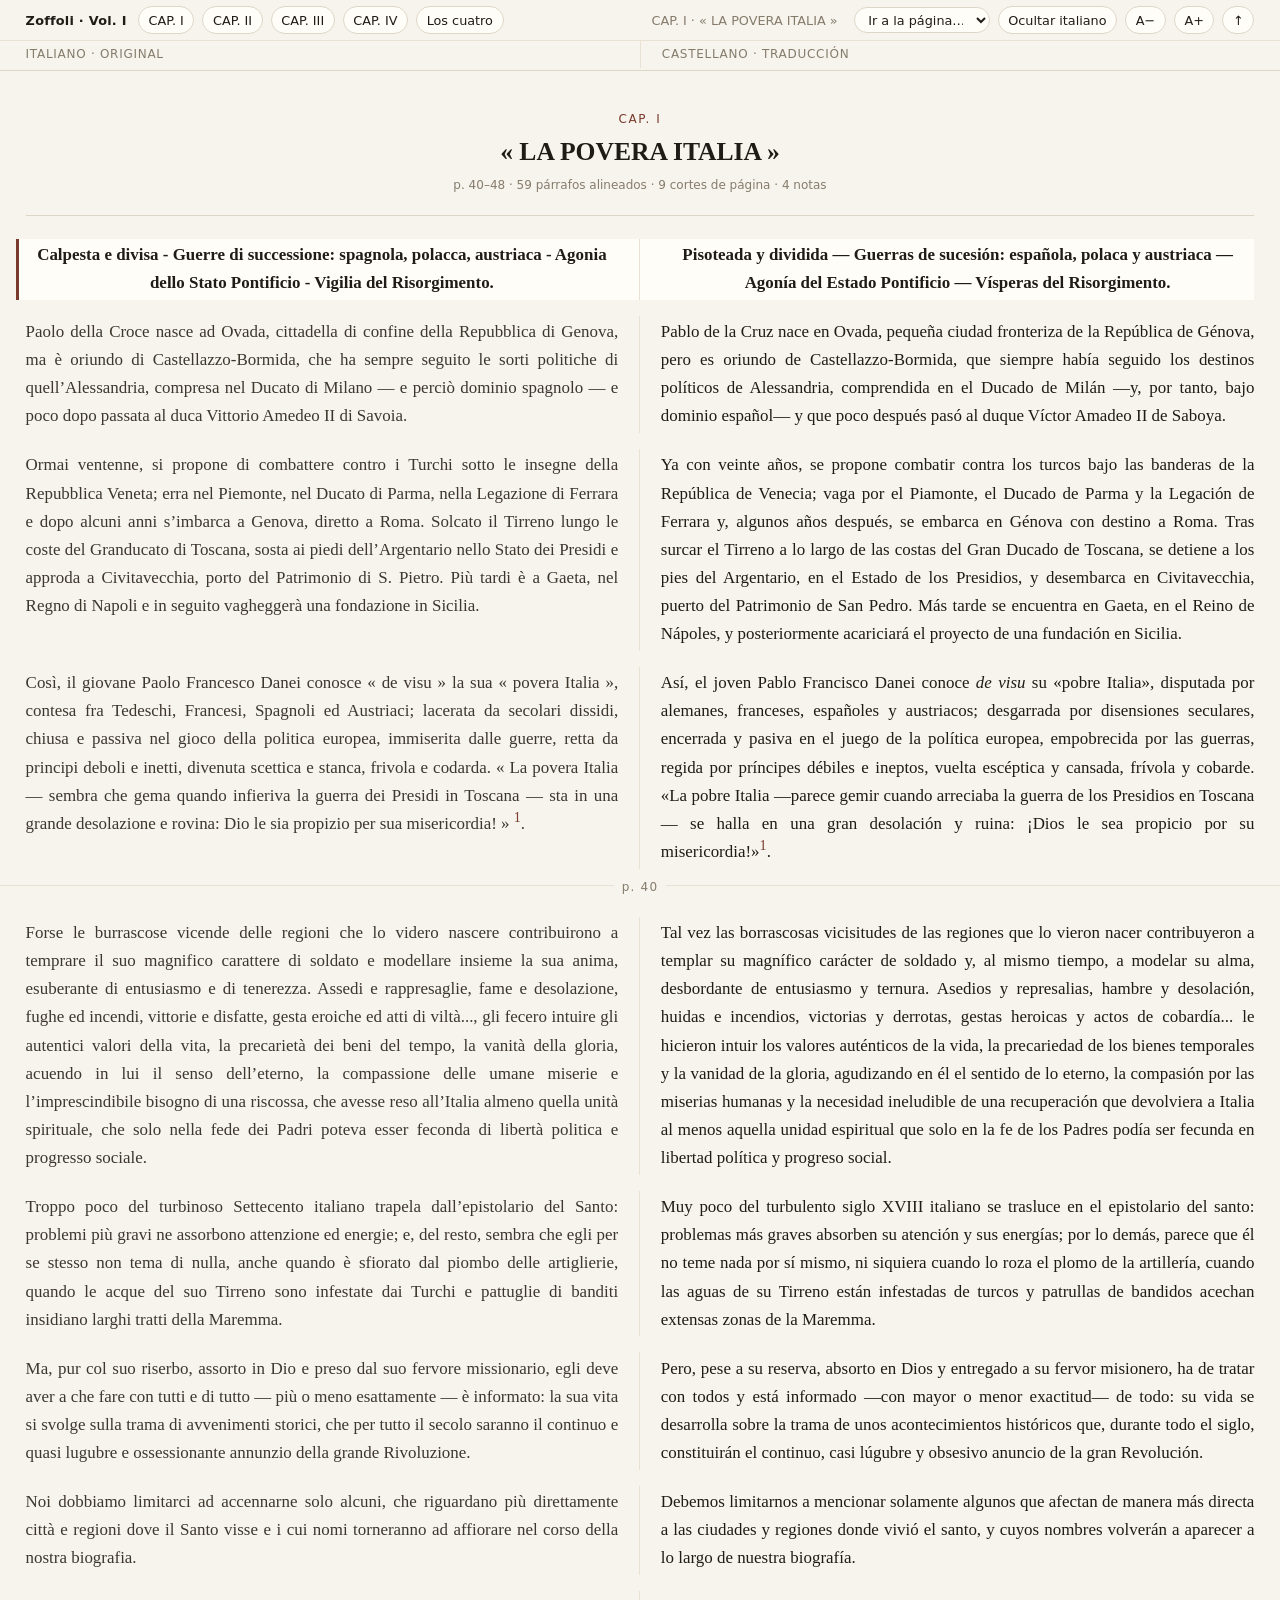
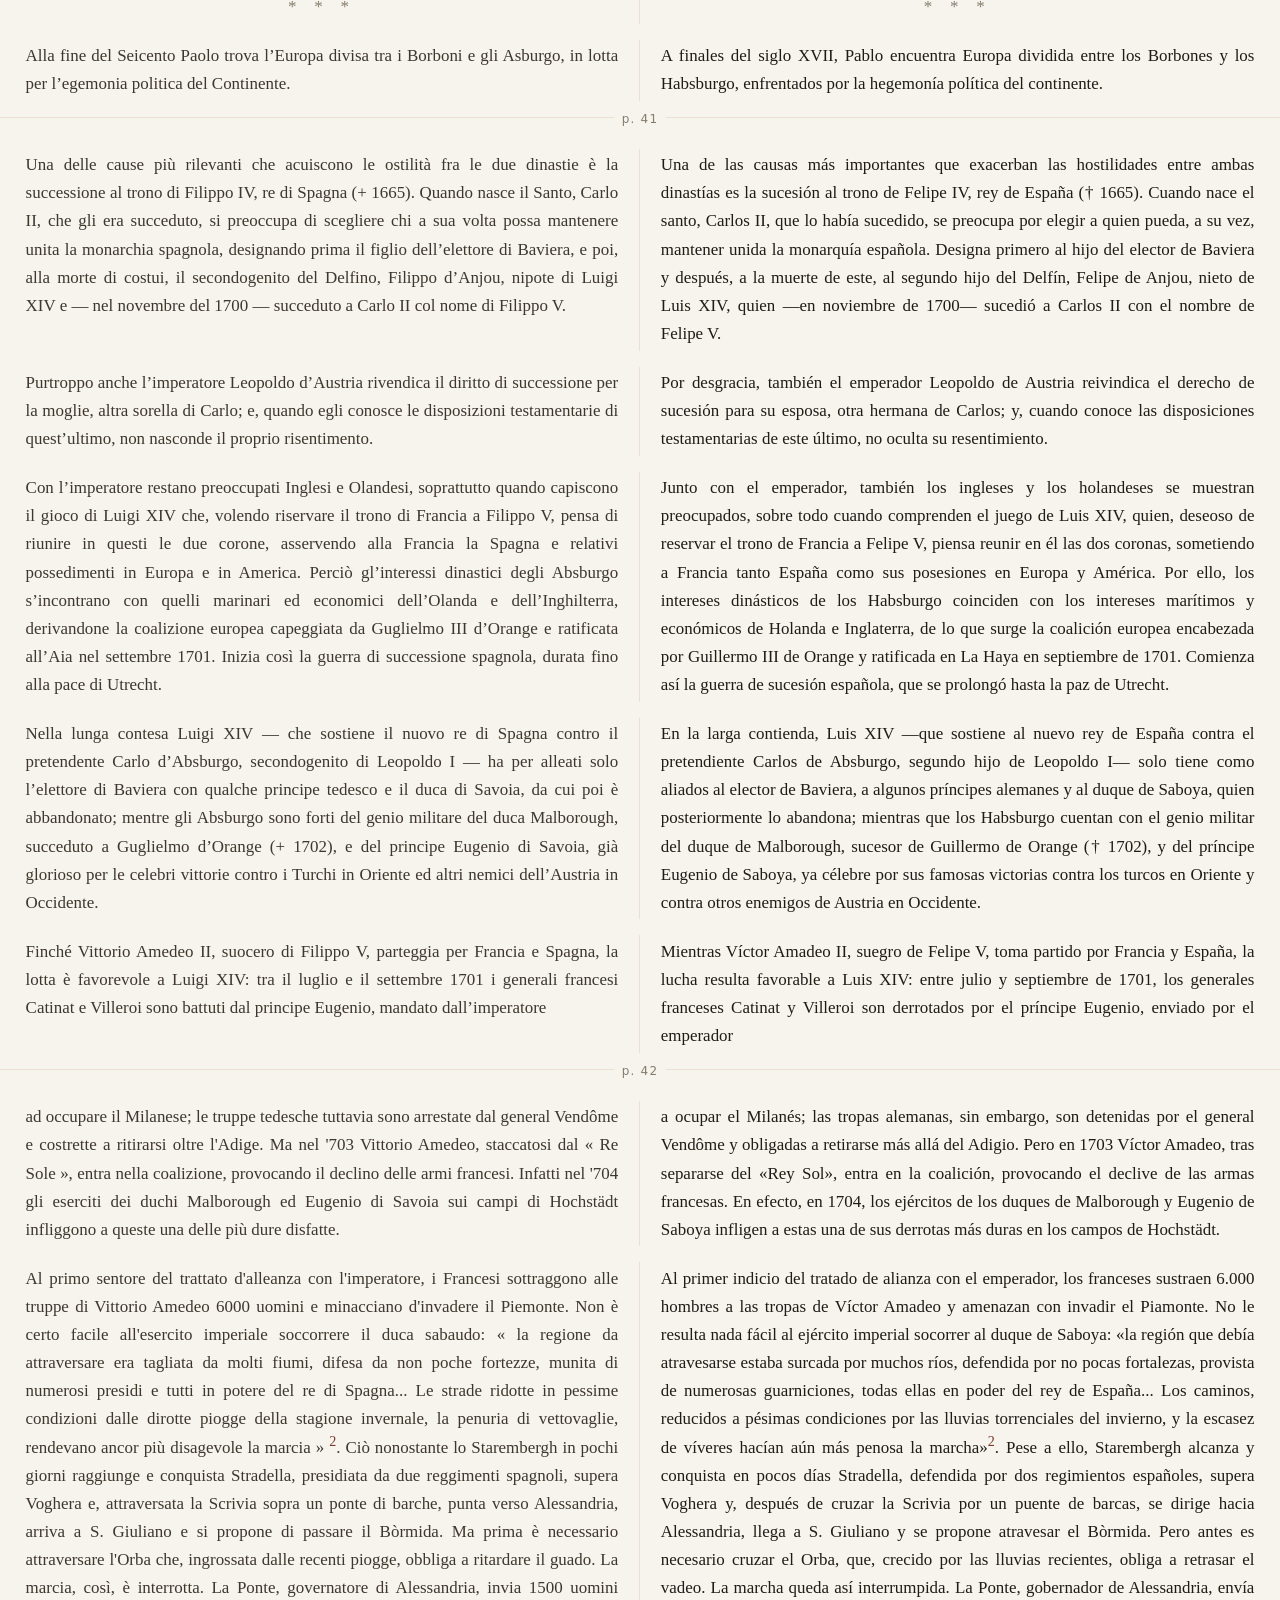
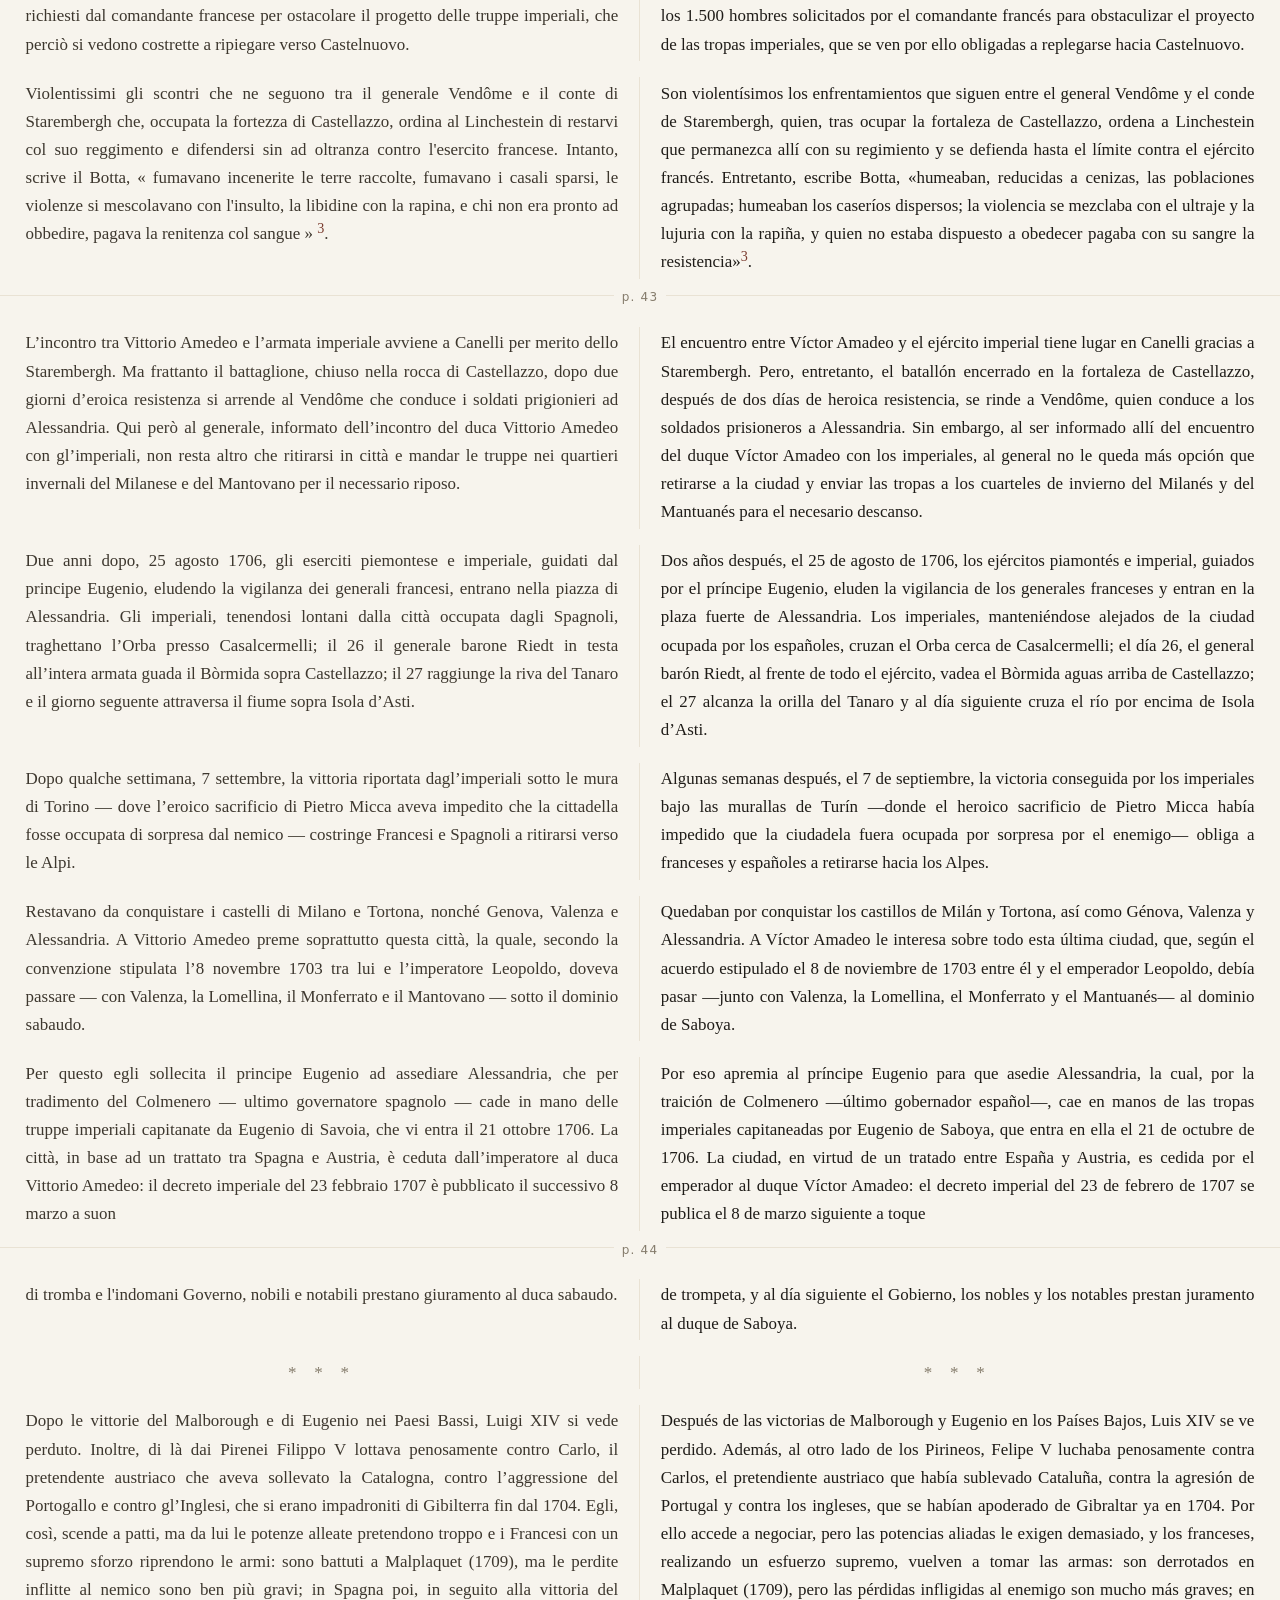
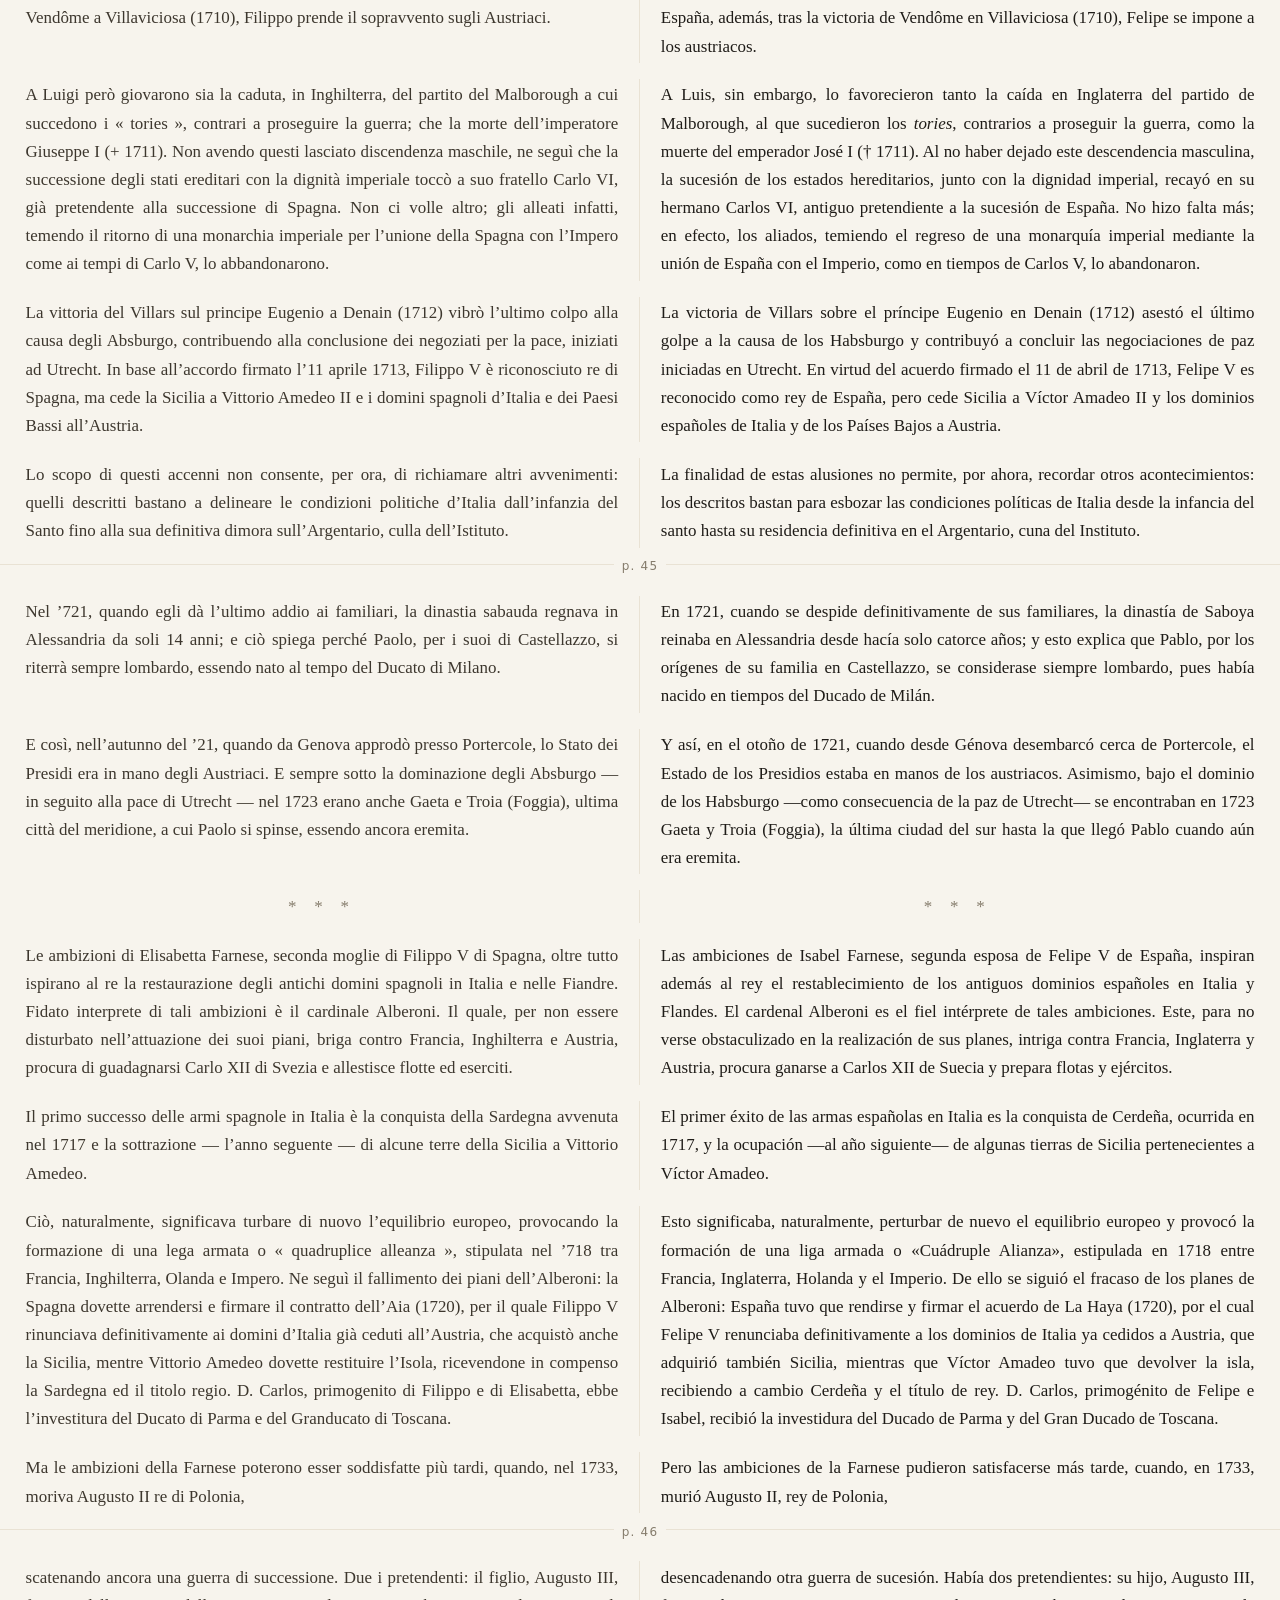
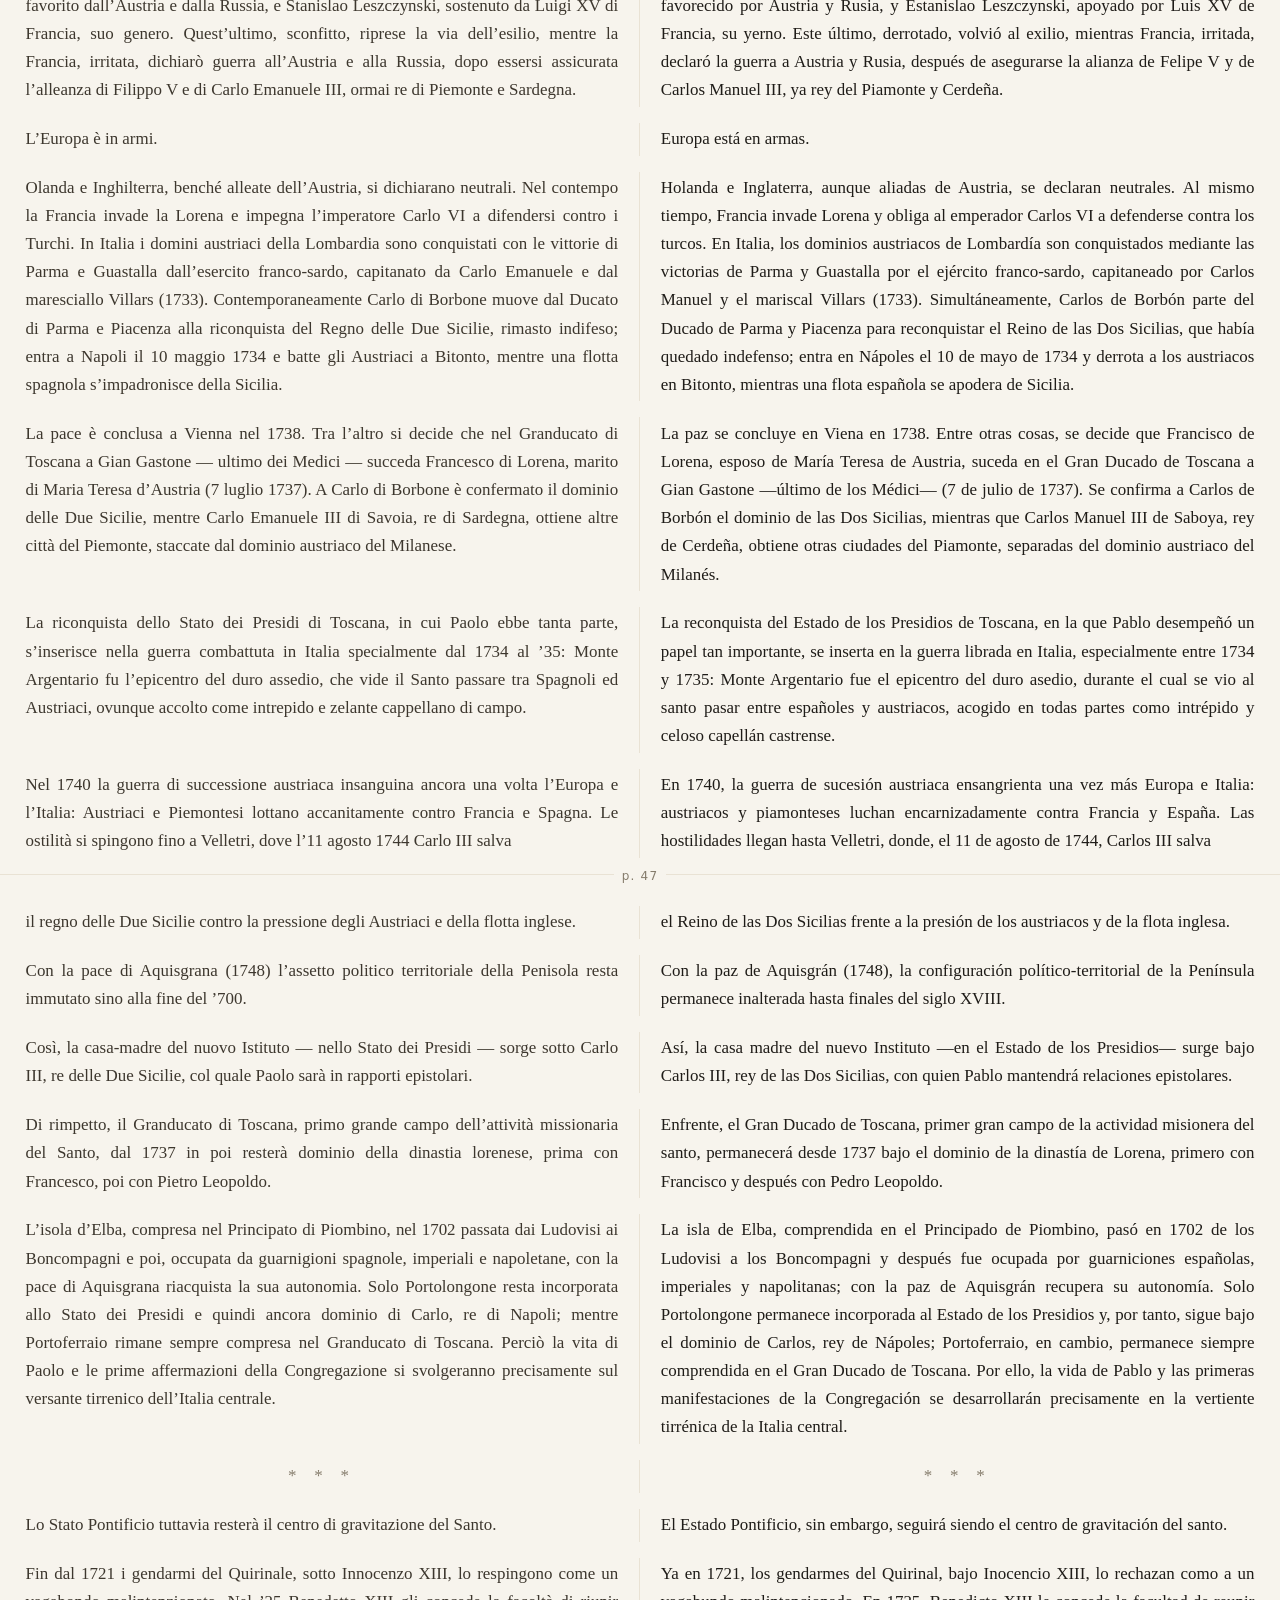
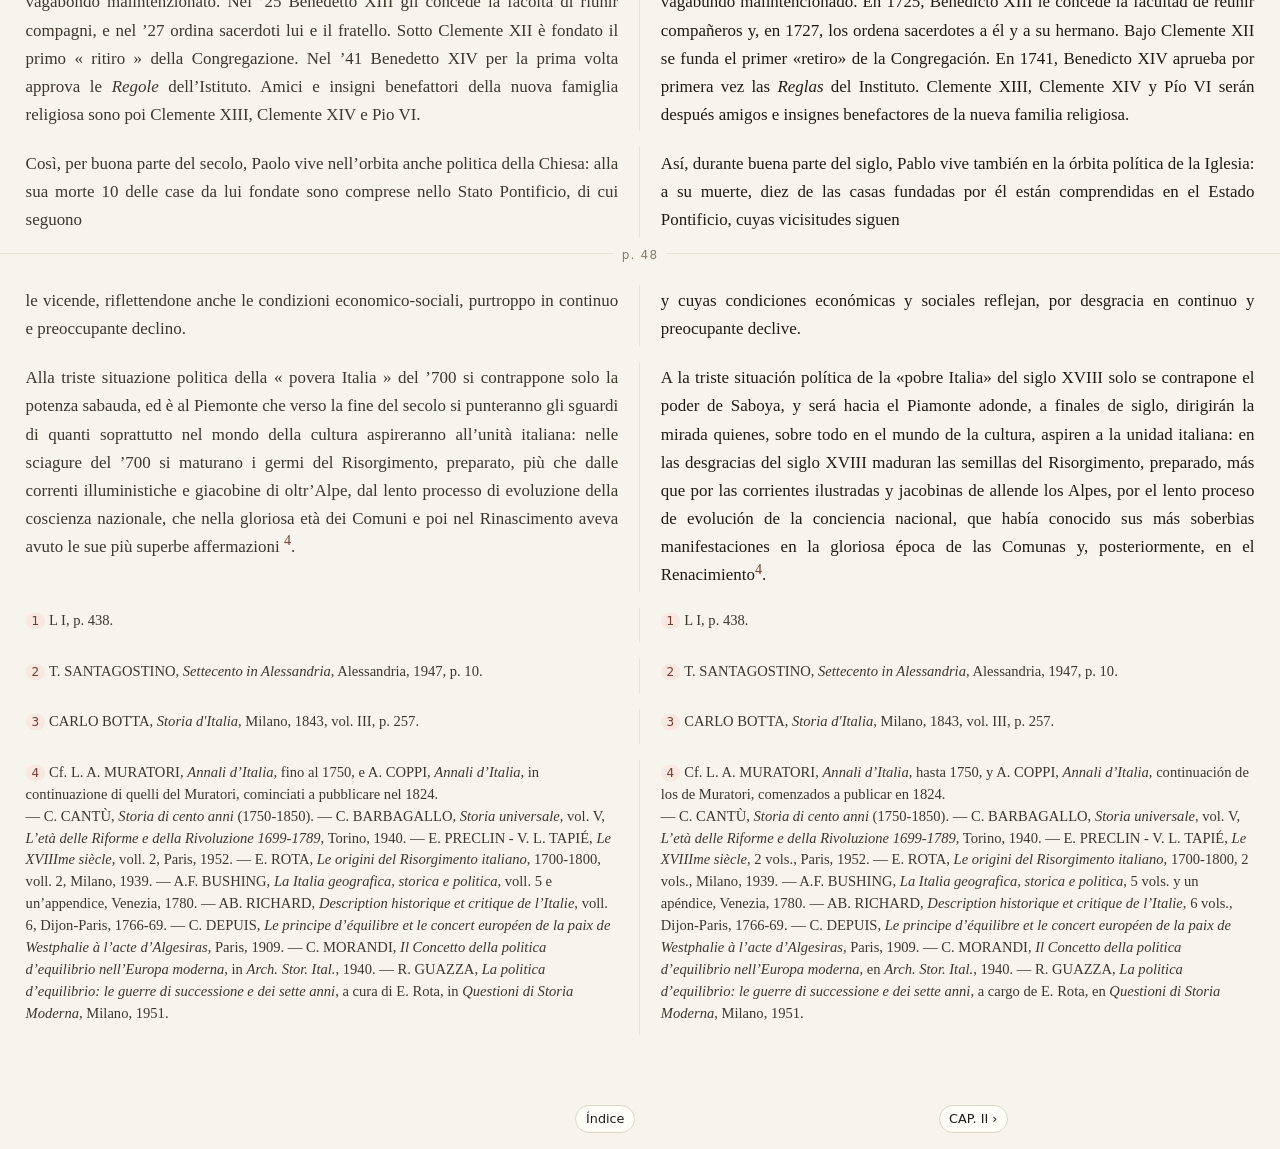
==== 006_p1_c01_la_povera_italia.html @ 3b797a05 "Lectura bilingüe Zoffoli I: cuatro capítulos (sitio generado)" ====
<!DOCTYPE html>
<html lang="es">
<head>
<meta charset="utf-8">
<meta name="viewport" content="width=device-width, initial-scale=1">
<title>« LA POVERA ITALIA » — Zoffoli, lectura bilingüe</title>
<link rel="stylesheet" href="assets/style.css">
</head>
<body>
<div class="topbar">
  <div class="bar wrap">
    <span class="brand"><a href="index.html">Zoffoli · Vol. I</a></span>
    <a class="btn" href="006_p1_c01_la_povera_italia.html" aria-current="page">CAP. I</a><a class="btn" href="007_p1_c02_gaudium_mundi.html">CAP. II</a><a class="btn" href="008_p1_c03_i_danei.html">CAP. III</a><a class="btn" href="009_p1_c04_luchino.html">CAP. IV</a><a class="btn" href="completo.html">Los cuatro</a>
    <span class="spacer"></span>
    <span class="hud" id="hud-chapter"></span>
    <span class="hud" id="hud-page"></span>
    <select id="page-jump" title="Ir a una página impresa"><option value="">Ir a la página…</option><option value="c006-r4">p. 40</option><option value="c006-r11">p. 41</option><option value="c006-r17">p. 42</option><option value="c006-r21">p. 43</option><option value="c006-r27">p. 44</option><option value="c006-r34">p. 45</option><option value="c006-r42">p. 46</option><option value="c006-r49">p. 47</option><option value="c006-r59">p. 48</option></select>
    <button class="btn" id="toggle-src" aria-pressed="false">Ocultar italiano</button>
    <button class="btn" data-font="-0.05" title="Reducir el cuerpo de letra">A−</button>
    <button class="btn" data-font="0.05" title="Aumentar el cuerpo de letra">A+</button>
    <button class="btn" id="to-top" title="Volver arriba">↑</button>
  </div>
  <div class="colhead wrap">
    <div class="src"><span class="lang">Italiano · original</span></div>
    <div class="tgt"><span class="lang">Castellano · traducción</span></div>
  </div>
  <div class="progress"><i></i></div>
</div><main class="wrap">
<article class="chapter" data-stem="006_p1_c01_la_povera_italia">
<header class="chapter-head">
<p class="cap-label">CAP. I</p>
<h1 class="cap-title">« LA POVERA ITALIA »</h1>
<p class="cap-meta">p. 40–48 · 59 párrafos alineados · 9 cortes de página · 4 notas</p>
</header><div class="rows">
<div class="row pair" id="c006-r0" data-page="" data-ch="CAP. I · « LA POVERA ITALIA »"><div class="cell src" lang="it"><p class="ch-summary">Calpesta e divisa - Guerre di successione: spagnola, polacca, austriaca - Agonia dello Stato Pontificio - Vigilia del Risorgimento.</p></div><div class="cell tgt" lang="es"><p class="ch-summary">Pisoteada y dividida — Guerras de sucesión: española, polaca y austriaca — Agonía del Estado Pontificio — Vísperas del Risorgimento.</p></div></div>
<div class="row pair" id="c006-r1" data-page="" data-ch="CAP. I · « LA POVERA ITALIA »"><div class="cell src" lang="it"><p>Paolo della Croce nasce ad Ovada, cittadella di confine della Repubblica di Genova, ma è oriundo di Castellazzo-Bormida, che ha sempre seguito le sorti politiche di quell’Alessandria, compresa nel Ducato di Milano — e perciò dominio spagnolo — e poco dopo passata al duca Vittorio Amedeo II di Savoia.</p></div><div class="cell tgt" lang="es"><p>Pablo de la Cruz nace en Ovada, pequeña ciudad fronteriza de la República de Génova, pero es oriundo de Castellazzo-Bormida, que siempre había seguido los destinos políticos de Alessandria, comprendida en el Ducado de Milán —y, por tanto, bajo dominio español— y que poco después pasó al duque Víctor Amadeo II de Saboya.</p></div></div>
<div class="row pair" id="c006-r2" data-page="" data-ch="CAP. I · « LA POVERA ITALIA »"><div class="cell src" lang="it"><p>Ormai ventenne, si propone di combattere contro i Turchi sotto le insegne della Repubblica Veneta; erra nel Piemonte, nel Ducato di Parma, nella Legazione di Ferrara e dopo alcuni anni s’imbarca a Genova, diretto a Roma. Solcato il Tirreno lungo le coste del Granducato di Toscana, sosta ai piedi dell’Argentario nello Stato dei Presidi e approda a Civitavecchia, porto del Patrimonio di S. Pietro. Più tardi è a Gaeta, nel Regno di Napoli e in seguito vagheggerà una fondazione in Sicilia.</p></div><div class="cell tgt" lang="es"><p>Ya con veinte años, se propone combatir contra los turcos bajo las banderas de la República de Venecia; vaga por el Piamonte, el Ducado de Parma y la Legación de Ferrara y, algunos años después, se embarca en Génova con destino a Roma. Tras surcar el Tirreno a lo largo de las costas del Gran Ducado de Toscana, se detiene a los pies del Argentario, en el Estado de los Presidios, y desembarca en Civitavecchia, puerto del Patrimonio de San Pedro. Más tarde se encuentra en Gaeta, en el Reino de Nápoles, y posteriormente acariciará el proyecto de una fundación en Sicilia.</p></div></div>
<div class="row pair" id="c006-r3" data-page="" data-ch="CAP. I · « LA POVERA ITALIA »"><div class="cell src" lang="it"><p>Così, il giovane Paolo Francesco Danei conosce « de visu » la sua « povera Italia », contesa fra Tedeschi, Francesi, Spagnoli ed Austriaci; lacerata da secolari dissidi, chiusa e passiva nel gioco della politica europea, immiserita dalle guerre, retta da principi deboli e inetti, divenuta scettica e stanca, frivola e codarda. « La povera Italia — sembra che gema quando infieriva la guerra dei Presidi in Toscana — sta in una grande desolazione e rovina: Dio le sia propizio per sua misericordia! » <sup class="fnref"><a href="#c006-r62" data-jump="c006-r62">1</a><span class="fn-tip" role="tooltip">L I, p. 438.</span></sup>.</p></div><div class="cell tgt" lang="es"><p>Así, el joven Pablo Francisco Danei conoce <em>de visu</em> su «pobre Italia», disputada por alemanes, franceses, españoles y austriacos; desgarrada por disensiones seculares, encerrada y pasiva en el juego de la política europea, empobrecida por las guerras, regida por príncipes débiles e ineptos, vuelta escéptica y cansada, frívola y cobarde. «La pobre Italia —parece gemir cuando arreciaba la guerra de los Presidios en Toscana— se halla en una gran desolación y ruina: ¡Dios le sea propicio por su misericordia!»<sup class="fnref"><a href="#c006-r62" data-jump="c006-r62">1</a><span class="fn-tip" role="tooltip">L I, p. 438.</span></sup>.</p></div></div>
<div class="row page-row" id="c006-r4" data-page="40"><span>p.&nbsp;40</span></div>
<div class="row pair" id="c006-r5" data-page="40" data-ch="CAP. I · « LA POVERA ITALIA »"><div class="cell src" lang="it"><p>Forse le burrascose vicende delle regioni che lo videro nascere contribuirono a temprare il suo magnifico carattere di soldato e modellare insieme la sua anima, esuberante di entusiasmo e di tenerezza. Assedi e rappresaglie, fame e desolazione, fughe ed incendi, vittorie e disfatte, gesta eroiche ed atti di viltà..., gli fecero intuire gli autentici valori della vita, la precarietà dei beni del tempo, la vanità della gloria, acuendo in lui il senso dell’eterno, la compassione delle umane miserie e l’imprescindibile bisogno di una riscossa, che avesse reso all’Italia almeno quella unità spirituale, che solo nella fede dei Padri poteva esser feconda di libertà politica e progresso sociale.</p></div><div class="cell tgt" lang="es"><p>Tal vez las borrascosas vicisitudes de las regiones que lo vieron nacer contribuyeron a templar su magnífico carácter de soldado y, al mismo tiempo, a modelar su alma, desbordante de entusiasmo y ternura. Asedios y represalias, hambre y desolación, huidas e incendios, victorias y derrotas, gestas heroicas y actos de cobardía... le hicieron intuir los valores auténticos de la vida, la precariedad de los bienes temporales y la vanidad de la gloria, agudizando en él el sentido de lo eterno, la compasión por las miserias humanas y la necesidad ineludible de una recuperación que devolviera a Italia al menos aquella unidad espiritual que solo en la fe de los Padres podía ser fecunda en libertad política y progreso social.</p></div></div>
<div class="row pair" id="c006-r6" data-page="40" data-ch="CAP. I · « LA POVERA ITALIA »"><div class="cell src" lang="it"><p>Troppo poco del turbinoso Settecento italiano trapela dall’epistolario del Santo: problemi più gravi ne assorbono attenzione ed energie; e, del resto, sembra che egli per se stesso non tema di nulla, anche quando è sfiorato dal piombo delle artiglierie, quando le acque del suo Tirreno sono infestate dai Turchi e pattuglie di banditi insidiano larghi tratti della Maremma.</p></div><div class="cell tgt" lang="es"><p>Muy poco del turbulento siglo XVIII italiano se trasluce en el epistolario del santo: problemas más graves absorben su atención y sus energías; por lo demás, parece que él no teme nada por sí mismo, ni siquiera cuando lo roza el plomo de la artillería, cuando las aguas de su Tirreno están infestadas de turcos y patrullas de bandidos acechan extensas zonas de la Maremma.</p></div></div>
<div class="row pair" id="c006-r7" data-page="40" data-ch="CAP. I · « LA POVERA ITALIA »"><div class="cell src" lang="it"><p>Ma, pur col suo riserbo, assorto in Dio e preso dal suo fervore missionario, egli deve aver a che fare con tutti e di tutto — più o meno esattamente — è informato: la sua vita si svolge sulla trama di avvenimenti storici, che per tutto il secolo saranno il continuo e quasi lugubre e ossessionante annunzio della grande Rivoluzione.</p></div><div class="cell tgt" lang="es"><p>Pero, pese a su reserva, absorto en Dios y entregado a su fervor misionero, ha de tratar con todos y está informado —con mayor o menor exactitud— de todo: su vida se desarrolla sobre la trama de unos acontecimientos históricos que, durante todo el siglo, constituirán el continuo, casi lúgubre y obsesivo anuncio de la gran Revolución.</p></div></div>
<div class="row pair" id="c006-r8" data-page="40" data-ch="CAP. I · « LA POVERA ITALIA »"><div class="cell src" lang="it"><p>Noi dobbiamo limitarci ad accennarne solo alcuni, che riguardano più direttamente città e regioni dove il Santo visse e i cui nomi torneranno ad affiorare nel corso della nostra biografia.</p></div><div class="cell tgt" lang="es"><p>Debemos limitarnos a mencionar solamente algunos que afectan de manera más directa a las ciudades y regiones donde vivió el santo, y cuyos nombres volverán a aparecer a lo largo de nuestra biografía.</p></div></div>
<div class="row pair" id="c006-r9" data-page="40" data-ch="CAP. I · « LA POVERA ITALIA »"><div class="cell src" lang="it"><hr></div><div class="cell tgt" lang="es"><hr></div></div>
<div class="row pair" id="c006-r10" data-page="40" data-ch="CAP. I · « LA POVERA ITALIA »"><div class="cell src" lang="it"><p>Alla fine del Seicento Paolo trova l’Europa divisa tra i Borboni e gli Asburgo, in lotta per l’egemonia politica del Continente.</p></div><div class="cell tgt" lang="es"><p>A finales del siglo XVII, Pablo encuentra Europa dividida entre los Borbones y los Habsburgo, enfrentados por la hegemonía política del continente.</p></div></div>
<div class="row page-row" id="c006-r11" data-page="41"><span>p.&nbsp;41</span></div>
<div class="row pair" id="c006-r12" data-page="41" data-ch="CAP. I · « LA POVERA ITALIA »"><div class="cell src" lang="it"><p>Una delle cause più rilevanti che acuiscono le ostilità fra le due dinastie è la successione al trono di Filippo IV, re di Spagna (+ 1665). Quando nasce il Santo, Carlo II, che gli era succeduto, si preoccupa di scegliere chi a sua volta possa mantenere unita la monarchia spagnola, designando prima il figlio dell’elettore di Baviera, e poi, alla morte di costui, il secondogenito del Delfino, Filippo d’Anjou, nipote di Luigi XIV e — nel novembre del 1700 — succeduto a Carlo II col nome di Filippo V.</p></div><div class="cell tgt" lang="es"><p>Una de las causas más importantes que exacerban las hostilidades entre ambas dinastías es la sucesión al trono de Felipe IV, rey de España († 1665). Cuando nace el santo, Carlos II, que lo había sucedido, se preocupa por elegir a quien pueda, a su vez, mantener unida la monarquía española. Designa primero al hijo del elector de Baviera y después, a la muerte de este, al segundo hijo del Delfín, Felipe de Anjou, nieto de Luis XIV, quien —en noviembre de 1700— sucedió a Carlos II con el nombre de Felipe V.</p></div></div>
<div class="row pair" id="c006-r13" data-page="41" data-ch="CAP. I · « LA POVERA ITALIA »"><div class="cell src" lang="it"><p>Purtroppo anche l’imperatore Leopoldo d’Austria rivendica il diritto di successione per la moglie, altra sorella di Carlo; e, quando egli conosce le disposizioni testamentarie di quest’ultimo, non nasconde il proprio risentimento.</p></div><div class="cell tgt" lang="es"><p>Por desgracia, también el emperador Leopoldo de Austria reivindica el derecho de sucesión para su esposa, otra hermana de Carlos; y, cuando conoce las disposiciones testamentarias de este último, no oculta su resentimiento.</p></div></div>
<div class="row pair" id="c006-r14" data-page="41" data-ch="CAP. I · « LA POVERA ITALIA »"><div class="cell src" lang="it"><p>Con l’imperatore restano preoccupati Inglesi e Olandesi, soprattutto quando capiscono il gioco di Luigi XIV che, volendo riservare il trono di Francia a Filippo V, pensa di riunire in questi le due corone, asservendo alla Francia la Spagna e relativi possedimenti in Europa e in America. Perciò gl’interessi dinastici degli Absburgo s’incontrano con quelli marinari ed economici dell’Olanda e dell’Inghilterra, derivandone la coalizione europea capeggiata da Guglielmo III d’Orange e ratificata all’Aia nel settembre 1701. Inizia così la guerra di successione spagnola, durata fino alla pace di Utrecht.</p></div><div class="cell tgt" lang="es"><p>Junto con el emperador, también los ingleses y los holandeses se muestran preocupados, sobre todo cuando comprenden el juego de Luis XIV, quien, deseoso de reservar el trono de Francia a Felipe V, piensa reunir en él las dos coronas, sometiendo a Francia tanto España como sus posesiones en Europa y América. Por ello, los intereses dinásticos de los Habsburgo coinciden con los intereses marítimos y económicos de Holanda e Inglaterra, de lo que surge la coalición europea encabezada por Guillermo III de Orange y ratificada en La Haya en septiembre de 1701. Comienza así la guerra de sucesión española, que se prolongó hasta la paz de Utrecht.</p></div></div>
<div class="row pair" id="c006-r15" data-page="41" data-ch="CAP. I · « LA POVERA ITALIA »"><div class="cell src" lang="it"><p>Nella lunga contesa Luigi XIV — che sostiene il nuovo re di Spagna contro il pretendente Carlo d’Absburgo, secondogenito di Leopoldo I — ha per alleati solo l’elettore di Baviera con qualche principe tedesco e il duca di Savoia, da cui poi è abbandonato; mentre gli Absburgo sono forti del genio militare del duca Malborough, succeduto a Guglielmo d’Orange (+ 1702), e del principe Eugenio di Savoia, già glorioso per le celebri vittorie contro i Turchi in Oriente ed altri nemici dell’Austria in Occidente.</p></div><div class="cell tgt" lang="es"><p>En la larga contienda, Luis XIV —que sostiene al nuevo rey de España contra el pretendiente Carlos de Absburgo, segundo hijo de Leopoldo I— solo tiene como aliados al elector de Baviera, a algunos príncipes alemanes y al duque de Saboya, quien posteriormente lo abandona; mientras que los Habsburgo cuentan con el genio militar del duque de Malborough, sucesor de Guillermo de Orange († 1702), y del príncipe Eugenio de Saboya, ya célebre por sus famosas victorias contra los turcos en Oriente y contra otros enemigos de Austria en Occidente.</p></div></div>
<div class="row pair" id="c006-r16" data-page="41" data-ch="CAP. I · « LA POVERA ITALIA »"><div class="cell src" lang="it"><p>Finché Vittorio Amedeo II, suocero di Filippo V, parteggia per Francia e Spagna, la lotta è favorevole a Luigi XIV: tra il luglio e il settembre 1701 i generali francesi Catinat e Villeroi sono battuti dal principe Eugenio, mandato dall’imperatore</p></div><div class="cell tgt" lang="es"><p>Mientras Víctor Amadeo II, suegro de Felipe V, toma partido por Francia y España, la lucha resulta favorable a Luis XIV: entre julio y septiembre de 1701, los generales franceses Catinat y Villeroi son derrotados por el príncipe Eugenio, enviado por el emperador</p></div></div>
<div class="row page-row" id="c006-r17" data-page="42"><span>p.&nbsp;42</span></div>
<div class="row pair" id="c006-r18" data-page="42" data-ch="CAP. I · « LA POVERA ITALIA »"><div class="cell src" lang="it"><p>ad occupare il Milanese; le truppe tedesche tuttavia sono arrestate dal general Vendôme e costrette a ritirarsi oltre l'Adige. Ma nel '703 Vittorio Amedeo, staccatosi dal « Re Sole », entra nella coalizione, provocando il declino delle armi francesi. Infatti nel '704 gli eserciti dei duchi Malborough ed Eugenio di Savoia sui campi di Hochstädt infliggono a queste una delle più dure disfatte.</p></div><div class="cell tgt" lang="es"><p>a ocupar el Milanés; las tropas alemanas, sin embargo, son detenidas por el general Vendôme y obligadas a retirarse más allá del Adigio. Pero en 1703 Víctor Amadeo, tras separarse del «Rey Sol», entra en la coalición, provocando el declive de las armas francesas. En efecto, en 1704, los ejércitos de los duques de Malborough y Eugenio de Saboya infligen a estas una de sus derrotas más duras en los campos de Hochstädt.</p></div></div>
<div class="row pair" id="c006-r19" data-page="42" data-ch="CAP. I · « LA POVERA ITALIA »"><div class="cell src" lang="it"><p>Al primo sentore del trattato d'alleanza con l'imperatore, i Francesi sottraggono alle truppe di Vittorio Amedeo 6000 uomini e minacciano d'invadere il Piemonte. Non è certo facile all'esercito imperiale soccorrere il duca sabaudo: « la regione da attraversare era tagliata da molti fiumi, difesa da non poche fortezze, munita di numerosi presidi e tutti in potere del re di Spagna... Le strade ridotte in pessime condizioni dalle dirotte piogge della stagione invernale, la penuria di vettovaglie, rendevano ancor più disagevole la marcia » <sup class="fnref"><a href="#c006-r63" data-jump="c006-r63">2</a><span class="fn-tip" role="tooltip">T. SANTAGOSTINO, <em>Settecento in Alessandria</em>, Alessandria, 1947, p. 10.</span></sup>. Ciò nonostante lo Starembergh in pochi giorni raggiunge e conquista Stradella, presidiata da due reggimenti spagnoli, supera Voghera e, attraversata la Scrivia sopra un ponte di barche, punta verso Alessandria, arriva a S. Giuliano e si propone di passare il Bòrmida. Ma prima è necessario attraversare l'Orba che, ingrossata dalle recenti piogge, obbliga a ritardare il guado. La marcia, così, è interrotta. La Ponte, governatore di Alessandria, invia 1500 uomini richiesti dal comandante francese per ostacolare il progetto delle truppe imperiali, che perciò si vedono costrette a ripiegare verso Castelnuovo.</p></div><div class="cell tgt" lang="es"><p>Al primer indicio del tratado de alianza con el emperador, los franceses sustraen 6.000 hombres a las tropas de Víctor Amadeo y amenazan con invadir el Piamonte. No le resulta nada fácil al ejército imperial socorrer al duque de Saboya: «la región que debía atravesarse estaba surcada por muchos ríos, defendida por no pocas fortalezas, provista de numerosas guarniciones, todas ellas en poder del rey de España... Los caminos, reducidos a pésimas condiciones por las lluvias torrenciales del invierno, y la escasez de víveres hacían aún más penosa la marcha»<sup class="fnref"><a href="#c006-r63" data-jump="c006-r63">2</a><span class="fn-tip" role="tooltip">T. SANTAGOSTINO, <em>Settecento in Alessandria</em>, Alessandria, 1947, p. 10.</span></sup>. Pese a ello, Starembergh alcanza y conquista en pocos días Stradella, defendida por dos regimientos españoles, supera Voghera y, después de cruzar la Scrivia por un puente de barcas, se dirige hacia Alessandria, llega a S. Giuliano y se propone atravesar el Bòrmida. Pero antes es necesario cruzar el Orba, que, crecido por las lluvias recientes, obliga a retrasar el vadeo. La marcha queda así interrumpida. La Ponte, gobernador de Alessandria, envía los 1.500 hombres solicitados por el comandante francés para obstaculizar el proyecto de las tropas imperiales, que se ven por ello obligadas a replegarse hacia Castelnuovo.</p></div></div>
<div class="row pair" id="c006-r20" data-page="42" data-ch="CAP. I · « LA POVERA ITALIA »"><div class="cell src" lang="it"><p>Violentissimi gli scontri che ne seguono tra il generale Vendôme e il conte di Starembergh che, occupata la fortezza di Castellazzo, ordina al Linchestein di restarvi col suo reggimento e difendersi sin ad oltranza contro l'esercito francese. Intanto, scrive il Botta, « fumavano incenerite le terre raccolte, fumavano i casali sparsi, le violenze si mescolavano con l'insulto, la libidine con la rapina, e chi non era pronto ad obbedire, pagava la renitenza col sangue » <sup class="fnref"><a href="#c006-r64" data-jump="c006-r64">3</a><span class="fn-tip" role="tooltip">CARLO BOTTA, <em>Storia d'Italia</em>, Milano, 1843, vol. III, p. 257.</span></sup>.</p></div><div class="cell tgt" lang="es"><p>Son violentísimos los enfrentamientos que siguen entre el general Vendôme y el conde de Starembergh, quien, tras ocupar la fortaleza de Castellazzo, ordena a Linchestein que permanezca allí con su regimiento y se defienda hasta el límite contra el ejército francés. Entretanto, escribe Botta, «humeaban, reducidas a cenizas, las poblaciones agrupadas; humeaban los caseríos dispersos; la violencia se mezclaba con el ultraje y la lujuria con la rapiña, y quien no estaba dispuesto a obedecer pagaba con su sangre la resistencia»<sup class="fnref"><a href="#c006-r64" data-jump="c006-r64">3</a><span class="fn-tip" role="tooltip">CARLO BOTTA, <em>Storia d'Italia</em>, Milano, 1843, vol. III, p. 257.</span></sup>.</p></div></div>
<div class="row page-row" id="c006-r21" data-page="43"><span>p.&nbsp;43</span></div>
<div class="row pair" id="c006-r22" data-page="43" data-ch="CAP. I · « LA POVERA ITALIA »"><div class="cell src" lang="it"><p>L’incontro tra Vittorio Amedeo e l’armata imperiale avviene a Canelli per merito dello Starembergh. Ma frattanto il battaglione, chiuso nella rocca di Castellazzo, dopo due giorni d’eroica resistenza si arrende al Vendôme che conduce i soldati prigionieri ad Alessandria. Qui però al generale, informato dell’incontro del duca Vittorio Amedeo con gl’imperiali, non resta altro che ritirarsi in città e mandar le truppe nei quartieri invernali del Milanese e del Mantovano per il necessario riposo.</p></div><div class="cell tgt" lang="es"><p>El encuentro entre Víctor Amadeo y el ejército imperial tiene lugar en Canelli gracias a Starembergh. Pero, entretanto, el batallón encerrado en la fortaleza de Castellazzo, después de dos días de heroica resistencia, se rinde a Vendôme, quien conduce a los soldados prisioneros a Alessandria. Sin embargo, al ser informado allí del encuentro del duque Víctor Amadeo con los imperiales, al general no le queda más opción que retirarse a la ciudad y enviar las tropas a los cuarteles de invierno del Milanés y del Mantuanés para el necesario descanso.</p></div></div>
<div class="row pair" id="c006-r23" data-page="43" data-ch="CAP. I · « LA POVERA ITALIA »"><div class="cell src" lang="it"><p>Due anni dopo, 25 agosto 1706, gli eserciti piemontese e imperiale, guidati dal principe Eugenio, eludendo la vigilanza dei generali francesi, entrano nella piazza di Alessandria. Gli imperiali, tenendosi lontani dalla città occupata dagli Spagnoli, traghettano l’Orba presso Casalcermelli; il 26 il generale barone Riedt in testa all’intera armata guada il Bòrmida sopra Castellazzo; il 27 raggiunge la riva del Tanaro e il giorno seguente attraversa il fiume sopra Isola d’Asti.</p></div><div class="cell tgt" lang="es"><p>Dos años después, el 25 de agosto de 1706, los ejércitos piamontés e imperial, guiados por el príncipe Eugenio, eluden la vigilancia de los generales franceses y entran en la plaza fuerte de Alessandria. Los imperiales, manteniéndose alejados de la ciudad ocupada por los españoles, cruzan el Orba cerca de Casalcermelli; el día 26, el general barón Riedt, al frente de todo el ejército, vadea el Bòrmida aguas arriba de Castellazzo; el 27 alcanza la orilla del Tanaro y al día siguiente cruza el río por encima de Isola d’Asti.</p></div></div>
<div class="row pair" id="c006-r24" data-page="43" data-ch="CAP. I · « LA POVERA ITALIA »"><div class="cell src" lang="it"><p>Dopo qualche settimana, 7 settembre, la vittoria riportata dagl’imperiali sotto le mura di Torino — dove l’eroico sacrificio di Pietro Micca aveva impedito che la cittadella fosse occupata di sorpresa dal nemico — costringe Francesi e Spagnoli a ritirarsi verso le Alpi.</p></div><div class="cell tgt" lang="es"><p>Algunas semanas después, el 7 de septiembre, la victoria conseguida por los imperiales bajo las murallas de Turín —donde el heroico sacrificio de Pietro Micca había impedido que la ciudadela fuera ocupada por sorpresa por el enemigo— obliga a franceses y españoles a retirarse hacia los Alpes.</p></div></div>
<div class="row pair" id="c006-r25" data-page="43" data-ch="CAP. I · « LA POVERA ITALIA »"><div class="cell src" lang="it"><p>Restavano da conquistare i castelli di Milano e Tortona, nonché Genova, Valenza e Alessandria. A Vittorio Amedeo preme soprattutto questa città, la quale, secondo la convenzione stipulata l’8 novembre 1703 tra lui e l’imperatore Leopoldo, doveva passare — con Valenza, la Lomellina, il Monferrato e il Mantovano — sotto il dominio sabaudo.</p></div><div class="cell tgt" lang="es"><p>Quedaban por conquistar los castillos de Milán y Tortona, así como Génova, Valenza y Alessandria. A Víctor Amadeo le interesa sobre todo esta última ciudad, que, según el acuerdo estipulado el 8 de noviembre de 1703 entre él y el emperador Leopoldo, debía pasar —junto con Valenza, la Lomellina, el Monferrato y el Mantuanés— al dominio de Saboya.</p></div></div>
<div class="row pair" id="c006-r26" data-page="43" data-ch="CAP. I · « LA POVERA ITALIA »"><div class="cell src" lang="it"><p>Per questo egli sollecita il principe Eugenio ad assediare Alessandria, che per tradimento del Colmenero — ultimo governatore spagnolo — cade in mano delle truppe imperiali capitanate da Eugenio di Savoia, che vi entra il 21 ottobre 1706. La città, in base ad un trattato tra Spagna e Austria, è ceduta dall’imperatore al duca Vittorio Amedeo: il decreto imperiale del 23 febbraio 1707 è pubblicato il successivo 8 marzo a suon</p></div><div class="cell tgt" lang="es"><p>Por eso apremia al príncipe Eugenio para que asedie Alessandria, la cual, por la traición de Colmenero —último gobernador español—, cae en manos de las tropas imperiales capitaneadas por Eugenio de Saboya, que entra en ella el 21 de octubre de 1706. La ciudad, en virtud de un tratado entre España y Austria, es cedida por el emperador al duque Víctor Amadeo: el decreto imperial del 23 de febrero de 1707 se publica el 8 de marzo siguiente a toque</p></div></div>
<div class="row page-row" id="c006-r27" data-page="44"><span>p.&nbsp;44</span></div>
<div class="row pair" id="c006-r28" data-page="44" data-ch="CAP. I · « LA POVERA ITALIA »"><div class="cell src" lang="it"><p>di tromba e l'indomani Governo, nobili e notabili prestano giuramento al duca sabaudo.</p></div><div class="cell tgt" lang="es"><p>de trompeta, y al día siguiente el Gobierno, los nobles y los notables prestan juramento al duque de Saboya.</p></div></div>
<div class="row pair" id="c006-r29" data-page="44" data-ch="CAP. I · « LA POVERA ITALIA »"><div class="cell src" lang="it"><hr></div><div class="cell tgt" lang="es"><hr></div></div>
<div class="row pair" id="c006-r30" data-page="44" data-ch="CAP. I · « LA POVERA ITALIA »"><div class="cell src" lang="it"><p>Dopo le vittorie del Malborough e di Eugenio nei Paesi Bassi, Luigi XIV si vede perduto. Inoltre, di là dai Pirenei Filippo V lottava penosamente contro Carlo, il pretendente austriaco che aveva sollevato la Catalogna, contro l’aggressione del Portogallo e contro gl’Inglesi, che si erano impadroniti di Gibilterra fin dal 1704. Egli, così, scende a patti, ma da lui le potenze alleate pretendono troppo e i Francesi con un supremo sforzo riprendono le armi: sono battuti a Malplaquet (1709), ma le perdite inflitte al nemico sono ben più gravi; in Spagna poi, in seguito alla vittoria del Vendôme a Villaviciosa (1710), Filippo prende il sopravvento sugli Austriaci.</p></div><div class="cell tgt" lang="es"><p>Después de las victorias de Malborough y Eugenio en los Países Bajos, Luis XIV se ve perdido. Además, al otro lado de los Pirineos, Felipe V luchaba penosamente contra Carlos, el pretendiente austriaco que había sublevado Cataluña, contra la agresión de Portugal y contra los ingleses, que se habían apoderado de Gibraltar ya en 1704. Por ello accede a negociar, pero las potencias aliadas le exigen demasiado, y los franceses, realizando un esfuerzo supremo, vuelven a tomar las armas: son derrotados en Malplaquet (1709), pero las pérdidas infligidas al enemigo son mucho más graves; en España, además, tras la victoria de Vendôme en Villaviciosa (1710), Felipe se impone a los austriacos.</p></div></div>
<div class="row pair" id="c006-r31" data-page="44" data-ch="CAP. I · « LA POVERA ITALIA »"><div class="cell src" lang="it"><p>A Luigi però giovarono sia la caduta, in Inghilterra, del partito del Malborough a cui succedono i « tories », contrari a proseguire la guerra; che la morte dell’imperatore Giuseppe I (+ 1711). Non avendo questi lasciato discendenza maschile, ne seguì che la successione degli stati ereditari con la dignità imperiale toccò a suo fratello Carlo VI, già pretendente alla successione di Spagna. Non ci volle altro; gli alleati infatti, temendo il ritorno di una monarchia imperiale per l’unione della Spagna con l’Impero come ai tempi di Carlo V, lo abbandonarono.</p></div><div class="cell tgt" lang="es"><p>A Luis, sin embargo, lo favorecieron tanto la caída en Inglaterra del partido de Malborough, al que sucedieron los <em>tories</em>, contrarios a proseguir la guerra, como la muerte del emperador José I († 1711). Al no haber dejado este descendencia masculina, la sucesión de los estados hereditarios, junto con la dignidad imperial, recayó en su hermano Carlos VI, antiguo pretendiente a la sucesión de España. No hizo falta más; en efecto, los aliados, temiendo el regreso de una monarquía imperial mediante la unión de España con el Imperio, como en tiempos de Carlos V, lo abandonaron.</p></div></div>
<div class="row pair" id="c006-r32" data-page="44" data-ch="CAP. I · « LA POVERA ITALIA »"><div class="cell src" lang="it"><p>La vittoria del Villars sul principe Eugenio a Denain (1712) vibrò l’ultimo colpo alla causa degli Absburgo, contribuendo alla conclusione dei negoziati per la pace, iniziati ad Utrecht. In base all’accordo firmato l’11 aprile 1713, Filippo V è riconosciuto re di Spagna, ma cede la Sicilia a Vittorio Amedeo II e i domini spagnoli d’Italia e dei Paesi Bassi all’Austria.</p></div><div class="cell tgt" lang="es"><p>La victoria de Villars sobre el príncipe Eugenio en Denain (1712) asestó el último golpe a la causa de los Habsburgo y contribuyó a concluir las negociaciones de paz iniciadas en Utrecht. En virtud del acuerdo firmado el 11 de abril de 1713, Felipe V es reconocido como rey de España, pero cede Sicilia a Víctor Amadeo II y los dominios españoles de Italia y de los Países Bajos a Austria.</p></div></div>
<div class="row pair" id="c006-r33" data-page="44" data-ch="CAP. I · « LA POVERA ITALIA »"><div class="cell src" lang="it"><p>Lo scopo di questi accenni non consente, per ora, di richiamare altri avvenimenti: quelli descritti bastano a delineare le condizioni politiche d’Italia dall’infanzia del Santo fino alla sua definitiva dimora sull’Argentario, culla dell’Istituto.</p></div><div class="cell tgt" lang="es"><p>La finalidad de estas alusiones no permite, por ahora, recordar otros acontecimientos: los descritos bastan para esbozar las condiciones políticas de Italia desde la infancia del santo hasta su residencia definitiva en el Argentario, cuna del Instituto.</p></div></div>
<div class="row page-row" id="c006-r34" data-page="45"><span>p.&nbsp;45</span></div>
<div class="row pair" id="c006-r35" data-page="45" data-ch="CAP. I · « LA POVERA ITALIA »"><div class="cell src" lang="it"><p>Nel ’721, quando egli dà l’ultimo addio ai familiari, la dinastia sabauda regnava in Alessandria da soli 14 anni; e ciò spiega perché Paolo, per i suoi di Castellazzo, si riterrà sempre lombardo, essendo nato al tempo del Ducato di Milano.</p></div><div class="cell tgt" lang="es"><p>En 1721, cuando se despide definitivamente de sus familiares, la dinastía de Saboya reinaba en Alessandria desde hacía solo catorce años; y esto explica que Pablo, por los orígenes de su familia en Castellazzo, se considerase siempre lombardo, pues había nacido en tiempos del Ducado de Milán.</p></div></div>
<div class="row pair" id="c006-r36" data-page="45" data-ch="CAP. I · « LA POVERA ITALIA »"><div class="cell src" lang="it"><p>E così, nell’autunno del ’21, quando da Genova approdò presso Portercole, lo Stato dei Presidi era in mano degli Austriaci. E sempre sotto la dominazione degli Absburgo — in seguito alla pace di Utrecht — nel 1723 erano anche Gaeta e Troia (Foggia), ultima città del meridione, a cui Paolo si spinse, essendo ancora eremita.</p></div><div class="cell tgt" lang="es"><p>Y así, en el otoño de 1721, cuando desde Génova desembarcó cerca de Portercole, el Estado de los Presidios estaba en manos de los austriacos. Asimismo, bajo el dominio de los Habsburgo —como consecuencia de la paz de Utrecht— se encontraban en 1723 Gaeta y Troia (Foggia), la última ciudad del sur hasta la que llegó Pablo cuando aún era eremita.</p></div></div>
<div class="row pair" id="c006-r37" data-page="45" data-ch="CAP. I · « LA POVERA ITALIA »"><div class="cell src" lang="it"><hr></div><div class="cell tgt" lang="es"><hr></div></div>
<div class="row pair" id="c006-r38" data-page="45" data-ch="CAP. I · « LA POVERA ITALIA »"><div class="cell src" lang="it"><p>Le ambizioni di Elisabetta Farnese, seconda moglie di Filippo V di Spagna, oltre tutto ispirano al re la restaurazione degli antichi domini spagnoli in Italia e nelle Fiandre. Fidato interprete di tali ambizioni è il cardinale Alberoni. Il quale, per non essere disturbato nell’attuazione dei suoi piani, briga contro Francia, Inghilterra e Austria, procura di guadagnarsi Carlo XII di Svezia e allestisce flotte ed eserciti.</p></div><div class="cell tgt" lang="es"><p>Las ambiciones de Isabel Farnese, segunda esposa de Felipe V de España, inspiran además al rey el restablecimiento de los antiguos dominios españoles en Italia y Flandes. El cardenal Alberoni es el fiel intérprete de tales ambiciones. Este, para no verse obstaculizado en la realización de sus planes, intriga contra Francia, Inglaterra y Austria, procura ganarse a Carlos XII de Suecia y prepara flotas y ejércitos.</p></div></div>
<div class="row pair" id="c006-r39" data-page="45" data-ch="CAP. I · « LA POVERA ITALIA »"><div class="cell src" lang="it"><p>Il primo successo delle armi spagnole in Italia è la conquista della Sardegna avvenuta nel 1717 e la sottrazione — l’anno seguente — di alcune terre della Sicilia a Vittorio Amedeo.</p></div><div class="cell tgt" lang="es"><p>El primer éxito de las armas españolas en Italia es la conquista de Cerdeña, ocurrida en 1717, y la ocupación —al año siguiente— de algunas tierras de Sicilia pertenecientes a Víctor Amadeo.</p></div></div>
<div class="row pair" id="c006-r40" data-page="45" data-ch="CAP. I · « LA POVERA ITALIA »"><div class="cell src" lang="it"><p>Ciò, naturalmente, significava turbare di nuovo l’equilibrio europeo, provocando la formazione di una lega armata o « quadruplice alleanza », stipulata nel ’718 tra Francia, Inghilterra, Olanda e Impero. Ne seguì il fallimento dei piani dell’Alberoni: la Spagna dovette arrendersi e firmare il contratto dell’Aia (1720), per il quale Filippo V rinunciava definitivamente ai domini d’Italia già ceduti all’Austria, che acquistò anche la Sicilia, mentre Vittorio Amedeo dovette restituire l’Isola, ricevendone in compenso la Sardegna ed il titolo regio. D. Carlos, primogenito di Filippo e di Elisabetta, ebbe l’investitura del Ducato di Parma e del Granducato di Toscana.</p></div><div class="cell tgt" lang="es"><p>Esto significaba, naturalmente, perturbar de nuevo el equilibrio europeo y provocó la formación de una liga armada o «Cuádruple Alianza», estipulada en 1718 entre Francia, Inglaterra, Holanda y el Imperio. De ello se siguió el fracaso de los planes de Alberoni: España tuvo que rendirse y firmar el acuerdo de La Haya (1720), por el cual Felipe V renunciaba definitivamente a los dominios de Italia ya cedidos a Austria, que adquirió también Sicilia, mientras que Víctor Amadeo tuvo que devolver la isla, recibiendo a cambio Cerdeña y el título de rey. D. Carlos, primogénito de Felipe e Isabel, recibió la investidura del Ducado de Parma y del Gran Ducado de Toscana.</p></div></div>
<div class="row pair" id="c006-r41" data-page="45" data-ch="CAP. I · « LA POVERA ITALIA »"><div class="cell src" lang="it"><p>Ma le ambizioni della Farnese poterono esser soddisfatte più tardi, quando, nel 1733, moriva Augusto II re di Polonia,</p></div><div class="cell tgt" lang="es"><p>Pero las ambiciones de la Farnese pudieron satisfacerse más tarde, cuando, en 1733, murió Augusto II, rey de Polonia,</p></div></div>
<div class="row page-row" id="c006-r42" data-page="46"><span>p.&nbsp;46</span></div>
<div class="row pair" id="c006-r43" data-page="46" data-ch="CAP. I · « LA POVERA ITALIA »"><div class="cell src" lang="it"><p>scatenando ancora una guerra di successione. Due i pretendenti: il figlio, Augusto III, favorito dall’Austria e dalla Russia, e Stanislao Leszczynski, sostenuto da Luigi XV di Francia, suo genero. Quest’ultimo, sconfitto, riprese la via dell’esilio, mentre la Francia, irritata, dichiarò guerra all’Austria e alla Russia, dopo essersi assicurata l’alleanza di Filippo V e di Carlo Emanuele III, ormai re di Piemonte e Sardegna.</p></div><div class="cell tgt" lang="es"><p>desencadenando otra guerra de sucesión. Había dos pretendientes: su hijo, Augusto III, favorecido por Austria y Rusia, y Estanislao Leszczynski, apoyado por Luis XV de Francia, su yerno. Este último, derrotado, volvió al exilio, mientras Francia, irritada, declaró la guerra a Austria y Rusia, después de asegurarse la alianza de Felipe V y de Carlos Manuel III, ya rey del Piamonte y Cerdeña.</p></div></div>
<div class="row pair" id="c006-r44" data-page="46" data-ch="CAP. I · « LA POVERA ITALIA »"><div class="cell src" lang="it"><p>L’Europa è in armi.</p></div><div class="cell tgt" lang="es"><p>Europa está en armas.</p></div></div>
<div class="row pair" id="c006-r45" data-page="46" data-ch="CAP. I · « LA POVERA ITALIA »"><div class="cell src" lang="it"><p>Olanda e Inghilterra, benché alleate dell’Austria, si dichiarano neutrali. Nel contempo la Francia invade la Lorena e impegna l’imperatore Carlo VI a difendersi contro i Turchi. In Italia i domini austriaci della Lombardia sono conquistati con le vittorie di Parma e Guastalla dall’esercito franco-sardo, capitanato da Carlo Emanuele e dal maresciallo Villars (1733). Contemporaneamente Carlo di Borbone muove dal Ducato di Parma e Piacenza alla riconquista del Regno delle Due Sicilie, rimasto indifeso; entra a Napoli il 10 maggio 1734 e batte gli Austriaci a Bitonto, mentre una flotta spagnola s’impadronisce della Sicilia.</p></div><div class="cell tgt" lang="es"><p>Holanda e Inglaterra, aunque aliadas de Austria, se declaran neutrales. Al mismo tiempo, Francia invade Lorena y obliga al emperador Carlos VI a defenderse contra los turcos. En Italia, los dominios austriacos de Lombardía son conquistados mediante las victorias de Parma y Guastalla por el ejército franco-sardo, capitaneado por Carlos Manuel y el mariscal Villars (1733). Simultáneamente, Carlos de Borbón parte del Ducado de Parma y Piacenza para reconquistar el Reino de las Dos Sicilias, que había quedado indefenso; entra en Nápoles el 10 de mayo de 1734 y derrota a los austriacos en Bitonto, mientras una flota española se apodera de Sicilia.</p></div></div>
<div class="row pair" id="c006-r46" data-page="46" data-ch="CAP. I · « LA POVERA ITALIA »"><div class="cell src" lang="it"><p>La pace è conclusa a Vienna nel 1738. Tra l’altro si decide che nel Granducato di Toscana a Gian Gastone — ultimo dei Medici — succeda Francesco di Lorena, marito di Maria Teresa d’Austria (7 luglio 1737). A Carlo di Borbone è confermato il dominio delle Due Sicilie, mentre Carlo Emanuele III di Savoia, re di Sardegna, ottiene altre città del Piemonte, staccate dal dominio austriaco del Milanese.</p></div><div class="cell tgt" lang="es"><p>La paz se concluye en Viena en 1738. Entre otras cosas, se decide que Francisco de Lorena, esposo de María Teresa de Austria, suceda en el Gran Ducado de Toscana a Gian Gastone —último de los Médici— (7 de julio de 1737). Se confirma a Carlos de Borbón el dominio de las Dos Sicilias, mientras que Carlos Manuel III de Saboya, rey de Cerdeña, obtiene otras ciudades del Piamonte, separadas del dominio austriaco del Milanés.</p></div></div>
<div class="row pair" id="c006-r47" data-page="46" data-ch="CAP. I · « LA POVERA ITALIA »"><div class="cell src" lang="it"><p>La riconquista dello Stato dei Presidi di Toscana, in cui Paolo ebbe tanta parte, s’inserisce nella guerra combattuta in Italia specialmente dal 1734 al ’35: Monte Argentario fu l’epicentro del duro assedio, che vide il Santo passare tra Spagnoli ed Austriaci, ovunque accolto come intrepido e zelante cappellano di campo.</p></div><div class="cell tgt" lang="es"><p>La reconquista del Estado de los Presidios de Toscana, en la que Pablo desempeñó un papel tan importante, se inserta en la guerra librada en Italia, especialmente entre 1734 y 1735: Monte Argentario fue el epicentro del duro asedio, durante el cual se vio al santo pasar entre españoles y austriacos, acogido en todas partes como intrépido y celoso capellán castrense.</p></div></div>
<div class="row pair" id="c006-r48" data-page="46" data-ch="CAP. I · « LA POVERA ITALIA »"><div class="cell src" lang="it"><p>Nel 1740 la guerra di successione austriaca insanguina ancora una volta l’Europa e l’Italia: Austriaci e Piemontesi lottano accanitamente contro Francia e Spagna. Le ostilità si spingono fino a Velletri, dove l’11 agosto 1744 Carlo III salva</p></div><div class="cell tgt" lang="es"><p>En 1740, la guerra de sucesión austriaca ensangrienta una vez más Europa e Italia: austriacos y piamonteses luchan encarnizadamente contra Francia y España. Las hostilidades llegan hasta Velletri, donde, el 11 de agosto de 1744, Carlos III salva</p></div></div>
<div class="row page-row" id="c006-r49" data-page="47"><span>p.&nbsp;47</span></div>
<div class="row pair" id="c006-r50" data-page="47" data-ch="CAP. I · « LA POVERA ITALIA »"><div class="cell src" lang="it"><p>il regno delle Due Sicilie contro la pressione degli Austriaci e della flotta inglese.</p></div><div class="cell tgt" lang="es"><p>el Reino de las Dos Sicilias frente a la presión de los austriacos y de la flota inglesa.</p></div></div>
<div class="row pair" id="c006-r51" data-page="47" data-ch="CAP. I · « LA POVERA ITALIA »"><div class="cell src" lang="it"><p>Con la pace di Aquisgrana (1748) l’assetto politico territoriale della Penisola resta immutato sino alla fine del ’700.</p></div><div class="cell tgt" lang="es"><p>Con la paz de Aquisgrán (1748), la configuración político-territorial de la Península permanece inalterada hasta finales del siglo XVIII.</p></div></div>
<div class="row pair" id="c006-r52" data-page="47" data-ch="CAP. I · « LA POVERA ITALIA »"><div class="cell src" lang="it"><p>Così, la casa-madre del nuovo Istituto — nello Stato dei Presidi — sorge sotto Carlo III, re delle Due Sicilie, col quale Paolo sarà in rapporti epistolari.</p></div><div class="cell tgt" lang="es"><p>Así, la casa madre del nuevo Instituto —en el Estado de los Presidios— surge bajo Carlos III, rey de las Dos Sicilias, con quien Pablo mantendrá relaciones epistolares.</p></div></div>
<div class="row pair" id="c006-r53" data-page="47" data-ch="CAP. I · « LA POVERA ITALIA »"><div class="cell src" lang="it"><p>Di rimpetto, il Granducato di Toscana, primo grande campo dell’attività missionaria del Santo, dal 1737 in poi resterà dominio della dinastia lorenese, prima con Francesco, poi con Pietro Leopoldo.</p></div><div class="cell tgt" lang="es"><p>Enfrente, el Gran Ducado de Toscana, primer gran campo de la actividad misionera del santo, permanecerá desde 1737 bajo el dominio de la dinastía de Lorena, primero con Francisco y después con Pedro Leopoldo.</p></div></div>
<div class="row pair" id="c006-r54" data-page="47" data-ch="CAP. I · « LA POVERA ITALIA »"><div class="cell src" lang="it"><p>L’isola d’Elba, compresa nel Principato di Piombino, nel 1702 passata dai Ludovisi ai Boncompagni e poi, occupata da guarnigioni spagnole, imperiali e napoletane, con la pace di Aquisgrana riacquista la sua autonomia. Solo Portolongone resta incorporata allo Stato dei Presidi e quindi ancora dominio di Carlo, re di Napoli; mentre Portoferraio rimane sempre compresa nel Granducato di Toscana. Perciò la vita di Paolo e le prime affermazioni della Congregazione si svolgeranno precisamente sul versante tirrenico dell’Italia centrale.</p></div><div class="cell tgt" lang="es"><p>La isla de Elba, comprendida en el Principado de Piombino, pasó en 1702 de los Ludovisi a los Boncompagni y después fue ocupada por guarniciones españolas, imperiales y napolitanas; con la paz de Aquisgrán recupera su autonomía. Solo Portolongone permanece incorporada al Estado de los Presidios y, por tanto, sigue bajo el dominio de Carlos, rey de Nápoles; Portoferraio, en cambio, permanece siempre comprendida en el Gran Ducado de Toscana. Por ello, la vida de Pablo y las primeras manifestaciones de la Congregación se desarrollarán precisamente en la vertiente tirrénica de la Italia central.</p></div></div>
<div class="row pair" id="c006-r55" data-page="47" data-ch="CAP. I · « LA POVERA ITALIA »"><div class="cell src" lang="it"><hr></div><div class="cell tgt" lang="es"><hr></div></div>
<div class="row pair" id="c006-r56" data-page="47" data-ch="CAP. I · « LA POVERA ITALIA »"><div class="cell src" lang="it"><p>Lo Stato Pontificio tuttavia resterà il centro di gravitazione del Santo.</p></div><div class="cell tgt" lang="es"><p>El Estado Pontificio, sin embargo, seguirá siendo el centro de gravitación del santo.</p></div></div>
<div class="row pair" id="c006-r57" data-page="47" data-ch="CAP. I · « LA POVERA ITALIA »"><div class="cell src" lang="it"><p>Fin dal 1721 i gendarmi del Quirinale, sotto Innocenzo XIII, lo respingono come un vagabondo malintenzionato. Nel ’25 Benedetto XIII gli concede la facoltà di riunir compagni, e nel ’27 ordina sacerdoti lui e il fratello. Sotto Clemente XII è fondato il primo « ritiro » della Congregazione. Nel ’41 Benedetto XIV per la prima volta approva le <em>Regole</em> dell’Istituto. Amici e insigni benefattori della nuova famiglia religiosa sono poi Clemente XIII, Clemente XIV e Pio VI.</p></div><div class="cell tgt" lang="es"><p>Ya en 1721, los gendarmes del Quirinal, bajo Inocencio XIII, lo rechazan como a un vagabundo malintencionado. En 1725, Benedicto XIII le concede la facultad de reunir compañeros y, en 1727, los ordena sacerdotes a él y a su hermano. Bajo Clemente XII se funda el primer «retiro» de la Congregación. En 1741, Benedicto XIV aprueba por primera vez las <em>Reglas</em> del Instituto. Clemente XIII, Clemente XIV y Pío VI serán después amigos e insignes benefactores de la nueva familia religiosa.</p></div></div>
<div class="row pair" id="c006-r58" data-page="47" data-ch="CAP. I · « LA POVERA ITALIA »"><div class="cell src" lang="it"><p>Così, per buona parte del secolo, Paolo vive nell’orbita anche politica della Chiesa: alla sua morte 10 delle case da lui fondate sono comprese nello Stato Pontificio, di cui seguono</p></div><div class="cell tgt" lang="es"><p>Así, durante buena parte del siglo, Pablo vive también en la órbita política de la Iglesia: a su muerte, diez de las casas fundadas por él están comprendidas en el Estado Pontificio, cuyas vicisitudes siguen</p></div></div>
<div class="row page-row" id="c006-r59" data-page="48"><span>p.&nbsp;48</span></div>
<div class="row pair" id="c006-r60" data-page="48" data-ch="CAP. I · « LA POVERA ITALIA »"><div class="cell src" lang="it"><p>le vicende, riflettendone anche le condizioni economico-sociali, purtroppo in continuo e preoccupante declino.</p></div><div class="cell tgt" lang="es"><p>y cuyas condiciones económicas y sociales reflejan, por desgracia en continuo y preocupante declive.</p></div></div>
<div class="row pair" id="c006-r61" data-page="48" data-ch="CAP. I · « LA POVERA ITALIA »"><div class="cell src" lang="it"><p>Alla triste situazione politica della « povera Italia » del ’700 si contrappone solo la potenza sabauda, ed è al Piemonte che verso la fine del secolo si punteranno gli sguardi di quanti soprattutto nel mondo della cultura aspireranno all’unità italiana: nelle sciagure del ’700 si maturano i germi del Risorgimento, preparato, più che dalle correnti illuministiche e giacobine di oltr’Alpe, dal lento processo di evoluzione della coscienza nazionale, che nella gloriosa età dei Comuni e poi nel Rinascimento aveva avuto le sue più superbe affermazioni <sup class="fnref"><a href="#c006-r65" data-jump="c006-r65">4</a><span class="fn-tip" role="tooltip">Cf. L. A. MURATORI, <em>Annali d’Italia</em>, fino al 1750, e A. COPPI, <em>Annali d’Italia</em>, in continuazione di quelli del Muratori, cominciati a pubblicare nel 1824.<br>— C. CANTÙ, <em>Storia di cento anni</em> (1750-1850). — C. BARBAGALLO, <em>Storia universale</em>, vol. V, <em>L’età delle Riforme e della Rivoluzione 1699-1789</em>, Torino, 1940. — E. PRECLIN - V. L. TAPIÉ, <em>Le XVIIIme siècle</em>, voll. 2, Paris, 1952. — E. ROTA, <em>Le origini del Risorgimento italiano</em>, 1700-1800, voll. 2, Milano, 1939. — A.F. BUSHING, <em>La Italia geografica, storica e politica</em>, voll. 5 e un’appendice, Venezia, 1780. — AB. RICHARD, <em>Description historique et critique de l’Italie</em>, voll. 6, Dijon-Paris, 1766-69. — C. DEPUIS, <em>Le principe d’équilibre et le concert européen de la paix de Westphalie à l’acte d’Algesiras</em>, Paris, 1909. — C. MORANDI, <em>Il Concetto della politica d’equilibrio nell’Europa moderna</em>, in <em>Arch. Stor. Ital.</em>, 1940. — R. GUAZZA, <em>La politica d’equilibrio: le guerre di successione e dei sette anni</em>, a cura di E. Rota, in <em>Questioni di Storia Moderna</em>, Milano, 1951.</span></sup>.</p></div><div class="cell tgt" lang="es"><p>A la triste situación política de la «pobre Italia» del siglo XVIII solo se contrapone el poder de Saboya, y será hacia el Piamonte adonde, a finales de siglo, dirigirán la mirada quienes, sobre todo en el mundo de la cultura, aspiren a la unidad italiana: en las desgracias del siglo XVIII maduran las semillas del Risorgimento, preparado, más que por las corrientes ilustradas y jacobinas de allende los Alpes, por el lento proceso de evolución de la conciencia nacional, que había conocido sus más soberbias manifestaciones en la gloriosa época de las Comunas y, posteriormente, en el Renacimiento<sup class="fnref"><a href="#c006-r65" data-jump="c006-r65">4</a><span class="fn-tip" role="tooltip">Cf. L. A. MURATORI, <em>Annali d’Italia</em>, hasta 1750, y A. COPPI, <em>Annali d’Italia</em>, continuación de los de Muratori, comenzados a publicar en 1824.<br>— C. CANTÙ, <em>Storia di cento anni</em> (1750-1850). — C. BARBAGALLO, <em>Storia universale</em>, vol. V, <em>L’età delle Riforme e della Rivoluzione 1699-1789</em>, Torino, 1940. — E. PRECLIN - V. L. TAPIÉ, <em>Le XVIIIme siècle</em>, 2 vols., Paris, 1952. — E. ROTA, <em>Le origini del Risorgimento italiano</em>, 1700-1800, 2 vols., Milano, 1939. — A.F. BUSHING, <em>La Italia geografica, storica e politica</em>, 5 vols. y un apéndice, Venezia, 1780. — AB. RICHARD, <em>Description historique et critique de l’Italie</em>, 6 vols., Dijon-Paris, 1766-69. — C. DEPUIS, <em>Le principe d’équilibre et le concert européen de la paix de Westphalie à l’acte d’Algesiras</em>, Paris, 1909. — C. MORANDI, <em>Il Concetto della politica d’equilibrio nell’Europa moderna</em>, en <em>Arch. Stor. Ital.</em>, 1940. — R. GUAZZA, <em>La politica d’equilibrio: le guerre di successione e dei sette anni</em>, a cargo de E. Rota, en <em>Questioni di Storia Moderna</em>, Milano, 1951.</span></sup>.</p></div></div>
<div class="row pair" id="c006-r62" data-page="48" data-ch="CAP. I · « LA POVERA ITALIA »"><div class="cell src" lang="it"><aside class="note" id="c006-note-it-1"><p><span class="note-label">1</span>L I, p. 438.</p></aside></div><div class="cell tgt" lang="es"><aside class="note" id="c006-note-es-1"><p><span class="note-label">1</span>L I, p. 438.</p></aside></div></div>
<div class="row pair" id="c006-r63" data-page="48" data-ch="CAP. I · « LA POVERA ITALIA »"><div class="cell src" lang="it"><aside class="note" id="c006-note-it-2"><p><span class="note-label">2</span>T. SANTAGOSTINO, <em>Settecento in Alessandria</em>, Alessandria, 1947, p. 10.</p></aside></div><div class="cell tgt" lang="es"><aside class="note" id="c006-note-es-2"><p><span class="note-label">2</span>T. SANTAGOSTINO, <em>Settecento in Alessandria</em>, Alessandria, 1947, p. 10.</p></aside></div></div>
<div class="row pair" id="c006-r64" data-page="48" data-ch="CAP. I · « LA POVERA ITALIA »"><div class="cell src" lang="it"><aside class="note" id="c006-note-it-3"><p><span class="note-label">3</span>CARLO BOTTA, <em>Storia d'Italia</em>, Milano, 1843, vol. III, p. 257.</p></aside></div><div class="cell tgt" lang="es"><aside class="note" id="c006-note-es-3"><p><span class="note-label">3</span>CARLO BOTTA, <em>Storia d'Italia</em>, Milano, 1843, vol. III, p. 257.</p></aside></div></div>
<div class="row pair" id="c006-r65" data-page="48" data-ch="CAP. I · « LA POVERA ITALIA »"><div class="cell src" lang="it"><aside class="note" id="c006-note-it-4"><p><span class="note-label">4</span>Cf. L. A. MURATORI, <em>Annali d’Italia</em>, fino al 1750, e A. COPPI, <em>Annali d’Italia</em>, in continuazione di quelli del Muratori, cominciati a pubblicare nel 1824.<br>— C. CANTÙ, <em>Storia di cento anni</em> (1750-1850). — C. BARBAGALLO, <em>Storia universale</em>, vol. V, <em>L’età delle Riforme e della Rivoluzione 1699-1789</em>, Torino, 1940. — E. PRECLIN - V. L. TAPIÉ, <em>Le XVIIIme siècle</em>, voll. 2, Paris, 1952. — E. ROTA, <em>Le origini del Risorgimento italiano</em>, 1700-1800, voll. 2, Milano, 1939. — A.F. BUSHING, <em>La Italia geografica, storica e politica</em>, voll. 5 e un’appendice, Venezia, 1780. — AB. RICHARD, <em>Description historique et critique de l’Italie</em>, voll. 6, Dijon-Paris, 1766-69. — C. DEPUIS, <em>Le principe d’équilibre et le concert européen de la paix de Westphalie à l’acte d’Algesiras</em>, Paris, 1909. — C. MORANDI, <em>Il Concetto della politica d’equilibrio nell’Europa moderna</em>, in <em>Arch. Stor. Ital.</em>, 1940. — R. GUAZZA, <em>La politica d’equilibrio: le guerre di successione e dei sette anni</em>, a cura di E. Rota, in <em>Questioni di Storia Moderna</em>, Milano, 1951.</p></aside></div><div class="cell tgt" lang="es"><aside class="note" id="c006-note-es-4"><p><span class="note-label">4</span>Cf. L. A. MURATORI, <em>Annali d’Italia</em>, hasta 1750, y A. COPPI, <em>Annali d’Italia</em>, continuación de los de Muratori, comenzados a publicar en 1824.<br>— C. CANTÙ, <em>Storia di cento anni</em> (1750-1850). — C. BARBAGALLO, <em>Storia universale</em>, vol. V, <em>L’età delle Riforme e della Rivoluzione 1699-1789</em>, Torino, 1940. — E. PRECLIN - V. L. TAPIÉ, <em>Le XVIIIme siècle</em>, 2 vols., Paris, 1952. — E. ROTA, <em>Le origini del Risorgimento italiano</em>, 1700-1800, 2 vols., Milano, 1939. — A.F. BUSHING, <em>La Italia geografica, storica e politica</em>, 5 vols. y un apéndice, Venezia, 1780. — AB. RICHARD, <em>Description historique et critique de l’Italie</em>, 6 vols., Dijon-Paris, 1766-69. — C. DEPUIS, <em>Le principe d’équilibre et le concert européen de la paix de Westphalie à l’acte d’Algesiras</em>, Paris, 1909. — C. MORANDI, <em>Il Concetto della politica d’equilibrio nell’Europa moderna</em>, en <em>Arch. Stor. Ital.</em>, 1940. — R. GUAZZA, <em>La politica d’equilibrio: le guerre di successione e dei sette anni</em>, a cargo de E. Rota, en <em>Questioni di Storia Moderna</em>, Milano, 1951.</p></aside></div></div>
</div>
</article>
<nav class="pager"><span></span><a class="btn" href="index.html">Índice</a><a class="btn" href="007_p1_c02_gaudium_mundi.html">CAP. II ›</a></nav>
</main>


<script src="assets/app.js"></script>
</body>
</html>
---- assets/style.css ----
/* Lectura bilingüe sincronizada — Zoffoli, Vol. I.
   Cada fila es una rejilla de dos columnas: el párrafo italiano y su traducción
   empiezan siempre a la misma altura, y como todo el documento comparte un único
   flujo de scroll, las dos columnas se siguen sin necesidad de JavaScript. */

:root {
  --ink: #1f1c18;
  --ink-soft: #3d372e;
  --muted: #857c6c;
  --line: #ded6c7;
  --line-soft: #e9e2d4;
  --bg: #f7f4ed;
  --paper: #fffdf8;
  --accent: #7a3b2e;
  --accent-soft: #f7e9e2;
  --mark: #fdf3d9;
  --font-scale: 1;
  /* Suelo tipográfico: el texto de lectura nunca baja de 10 pt, ni con A−. */
  --min-text: 10pt;
  --min-ui: 9pt;
  --col-gap: 2.6rem;
  --measure: 82rem;
  --pad: clamp(0.8rem, 2vw, 1.6rem);
  /* Aire vertical entre párrafos (dentro de la celda y entre filas). */
  --para-gap: 1rem;
  /* Hueco a la izquierda del texto para que la barra de lectura no lo tape. */
  --row-gutter: 0.6rem;
}

* { box-sizing: border-box; }
html { scroll-behavior: smooth; }
body {
  margin: 0;
  background: var(--bg);
  color: var(--ink);
  font-family: Georgia, "Iowan Old Style", "Palatino Linotype", "Times New Roman", serif;
  font-size: max(var(--min-text), calc(1.06rem * var(--font-scale)));
  line-height: 1.66;
  -webkit-text-size-adjust: 100%;
}
a { color: var(--accent); }
.wrap { max-width: var(--measure); margin: 0 auto; padding-left: var(--pad); padding-right: var(--pad); }

/* ------------------------------------------------------------------ barra */
.topbar {
  position: sticky;
  top: 0;
  z-index: 40;
  background: rgba(247, 244, 237, 0.94);
  backdrop-filter: blur(8px);
  border-bottom: 1px solid var(--line);
  font-family: system-ui, -apple-system, "Segoe UI", sans-serif;
  font-size: 0.8rem;
}
.bar {
  display: flex;
  align-items: center;
  gap: 0.5rem;
  flex-wrap: wrap;
  padding-top: 0.4rem;
  padding-bottom: 0.35rem;
}
.brand { font-weight: 600; letter-spacing: 0.02em; margin-right: 0.2rem; }
.brand a { color: inherit; text-decoration: none; }
.bar .spacer { flex: 1 1 auto; }
.btn, .bar select {
  font: inherit;
  color: var(--ink);
  background: var(--paper);
  border: 1px solid var(--line);
  border-radius: 999px;
  padding: 0.2rem 0.6rem;
  cursor: pointer;
  text-decoration: none;
  line-height: 1.5;
}
.btn:hover { border-color: var(--accent); color: var(--accent); }
.btn[aria-pressed="true"] { background: var(--accent-soft); border-color: var(--accent); color: var(--accent); }
.bar select { max-width: 8.5rem; }
.hud {
  color: var(--muted);
  font-variant-numeric: tabular-nums;
  white-space: nowrap;
}
.hud b { color: var(--ink); font-weight: 600; }
.progress { height: 2px; background: transparent; }
.progress i { display: block; height: 100%; width: 0; background: var(--accent); transition: width 0.15s linear; }

.colhead { display: grid; grid-template-columns: minmax(0, 1fr) minmax(0, 1fr); border-top: 1px solid var(--line-soft); }
.colhead .lang { display: block; padding: 0.25rem 0; color: var(--muted); letter-spacing: 0.06em; text-transform: uppercase; font-size: 0.68rem; }
.colhead .src { padding-right: calc(var(--col-gap) / 2); }
.colhead .tgt { padding-left: calc(var(--col-gap) / 2); border-left: 1px solid var(--line-soft); }
.colhead .cur { color: var(--ink); text-transform: none; letter-spacing: 0; font-size: 0.78rem; }
.colhead .cur:empty { display: none; }

/* ------------------------------------------------------------- cabecera cap. */
.chapter { margin: 2.4rem 0 0; }
.chapter-head { text-align: center; border-bottom: 1px solid var(--line); padding-bottom: 1.2rem; margin-bottom: 1.4rem; }
.cap-label { font-family: system-ui, sans-serif; font-size: 0.75rem; letter-spacing: 0.14em; text-transform: uppercase; color: var(--accent); margin: 0 0 0.4rem; }
.cap-title { font-size: 1.6rem; line-height: 1.25; margin: 0 0 0.5rem; }
.cap-meta { font-family: system-ui, sans-serif; font-size: 0.74rem; color: var(--muted); margin: 0.3rem 0 0; }
.cap-meta a { color: var(--accent); }

/* --------------------------------------------------------------- las filas */
.rows { padding-bottom: 1rem; }
.row { display: grid; grid-template-columns: minmax(0, 1fr) minmax(0, 1fr); }
.row.pair {
  scroll-margin-top: 7.5rem;
  /* El hueco a la izquierda deja sitio a la barra de lectura; el margen negativo
     devuelve el texto a su sitio para que siga alineado con la cabecera. */
  padding-left: var(--row-gutter);
  margin-left: calc(-1 * var(--row-gutter));
  margin-bottom: var(--para-gap);
}
.cell { padding: 0.15rem 0; min-width: 0; }
.cell.src { padding-right: calc(var(--col-gap) / 2); border-right: 1px solid var(--line-soft); color: var(--ink-soft); }
.cell.tgt { padding-left: calc(var(--col-gap) / 2); }
.cell > :first-child { margin-top: 0; }
.cell > :last-child { margin-bottom: 0; }
.cell p { margin: 0 0 var(--para-gap); text-align: justify; hyphens: auto; overflow-wrap: break-word; }
.cell.src p { hyphens: auto; }
.cell h1, .cell h2, .cell h3, .cell h4, .cell h5, .cell h6 { line-height: 1.3; margin: 0.2rem 0 0.8rem; }
.cell h1, .cell h2 { font-size: 1.12em; font-variant: small-caps; letter-spacing: 0.03em; text-align: center; }
.cell h3 { font-size: 1.02em; font-variant: small-caps; }
.cell h4, .cell h5, .cell h6 { font-size: 1em; font-style: italic; }
.cell hr { border: none; text-align: center; margin: 0.9rem 0; }
.cell hr::after { content: "* * *"; color: var(--muted); letter-spacing: 0.4em; }

.row.pair:hover { background: rgba(255, 255, 255, 0.7); }
.row.pair.is-cursor { background: var(--paper); box-shadow: inset 3px 0 0 var(--accent); }
.row.pair.is-cursor .cell.src { color: var(--ink); }
.row.pair.flash { animation: flash 1.6s ease-out; }

/* Línea de materias: el primer bloque del capítulo resume su contenido. */
.cell .ch-summary { font-weight: 700; text-align: center; }
@keyframes flash {
  0%, 40% { background: var(--mark); }
  100% { background: transparent; }
}

/* Marca de página impresa: separador a todo lo ancho, a la misma altura que el
   corte de página de las dos columnas. */
.row.page-row {
  display: block;
  margin: 0.5rem calc(-1 * var(--pad)) 0.7rem;
  padding: 0 var(--pad);
  text-align: center;
  border-top: 1px solid var(--line-soft);
  font-family: system-ui, sans-serif;
  font-size: max(var(--min-ui), 0.68rem);
  color: var(--muted);
  letter-spacing: 0.1em;
  scroll-margin-top: 7.5rem;
}
.row.page-row span { background: var(--bg); padding: 0 0.5rem; position: relative; top: -0.62em; }
.pb-inline {
  font-family: system-ui, sans-serif;
  font-size: max(var(--min-ui), 0.62em);
  color: var(--muted);
  border: 1px solid var(--line);
  border-radius: 3px;
  padding: 0 0.25em;
  margin: 0 0.15em;
  white-space: nowrap;
  vertical-align: 0.15em;
}

.cell .orphan { color: var(--muted); }
/* Pie de ilustración de la edición original: la traducción no lo incluye. */
.cell .caption { font-size: max(var(--min-text), 0.94em); }
.cell .caption:not(.orphan) { font-style: italic; }
.tag {
  display: inline-block;
  font-family: system-ui, sans-serif;
  font-size: max(var(--min-ui), 0.58em);
  letter-spacing: 0.06em;
  text-transform: uppercase;
  color: var(--muted);
  background: var(--bg);
  border: 1px solid var(--line);
  border-radius: 3px;
  padding: 0.1em 0.4em;
  margin-right: 0.4em;
  vertical-align: 0.12em;
  white-space: nowrap;
}
.note.note-orphan { color: var(--muted); }

/* ------------------------------------------------------------------- notas */
.note { font-size: max(var(--min-text), 0.86em); line-height: 1.5; color: var(--ink-soft); }
.note p { text-align: left; margin: 0 0 0.5rem; }
.note .note-label {
  font-family: system-ui, sans-serif;
  font-size: max(var(--min-ui), 0.78em);
  color: var(--accent);
  border: 1px solid var(--accent-soft);
  background: var(--accent-soft);
  border-radius: 999px;
  padding: 0 0.4em;
  margin-right: 0.35em;
}
sup.fnref { line-height: 0; position: relative; }
sup.fnref a { text-decoration: none; cursor: help; }
sup.fnref a:hover { text-decoration: underline; }
sup.fnref.missing { color: var(--muted); }

/* Globo con el texto de la nota al pasar el ratón (o al enfocar con el teclado). */
.fn-tip {
  display: none;
  position: absolute;
  bottom: 1.6em;
  left: 50%;
  transform: translateX(-50%);
  width: max-content;
  max-width: min(24rem, 74vw);
  max-height: 60vh;
  overflow: auto;
  padding: 0.5rem 0.7rem;
  background: var(--paper);
  border: 1px solid var(--line);
  border-radius: 8px;
  box-shadow: 0 8px 24px rgba(0, 0, 0, 0.18);
  font-family: Georgia, "Times New Roman", serif;
  font-size: max(var(--min-text), 0.86rem);
  font-weight: normal;
  line-height: 1.45;
  text-align: left;
  white-space: normal;
  color: var(--ink);
  z-index: 30;
}
.fnref:hover .fn-tip,
.fnref:focus-within .fn-tip { display: block; }

/* ------------------------------------------------------------------ índice */
.cover { padding: 2.6rem 0 1rem; }
.cover h1 { font-size: 2rem; margin: 0 0 0.2rem; }
.cover .sub { color: var(--muted); font-family: system-ui, sans-serif; font-size: 0.82rem; margin: 0 0 1.6rem; }
.cover .lead { max-width: 46rem; }
.cards { display: grid; gap: 0.9rem; grid-template-columns: repeat(auto-fit, minmax(18rem, 1fr)); margin: 1.6rem 0; }
.card {
  display: block;
  background: var(--paper);
  border: 1px solid var(--line);
  border-radius: 10px;
  padding: 1rem 1.1rem;
  text-decoration: none;
  color: inherit;
}
.card:hover { border-color: var(--accent); box-shadow: 0 6px 18px rgba(0, 0, 0, 0.06); }
.card .num { font-family: system-ui, sans-serif; font-size: 0.7rem; letter-spacing: 0.12em; text-transform: uppercase; color: var(--accent); }
.card h2 { font-size: 1.15rem; margin: 0.25rem 0 0.4rem; }
.card p { margin: 0; font-size: 0.9rem; color: var(--ink-soft); }
.card .stats { margin-top: 0.6rem; font-family: system-ui, sans-serif; font-size: 0.72rem; color: var(--muted); }
.howto { font-size: 0.9rem; color: var(--ink-soft); border-left: 3px solid var(--line); padding-left: 1rem; margin: 1.6rem 0; }
.howto code { font-size: 0.85em; background: var(--paper); border: 1px solid var(--line); border-radius: 4px; padding: 0 0.25em; }
.pager {
  display: flex;
  gap: 0.5rem;
  justify-content: space-between;
  align-items: center;
  max-width: 46rem;
  margin: 2.4rem auto 1rem;
  font-family: system-ui, sans-serif;
  font-size: 0.8rem;
}
.pager a { text-decoration: none; }

footer.page-foot {
  border-top: 1px solid var(--line);
  margin-top: 3rem;
  padding: 1rem 0 3rem;
  font-family: system-ui, sans-serif;
  font-size: 0.74rem;
  color: var(--muted);
}

/* Suelo de 9 pt para la interfaz y los textos auxiliares. */
.cap-meta, .colhead .lang, footer.page-foot,
.card .num, .card .stats { font-size: max(var(--min-ui), 0.74rem); }

/* ---------------------------------------------------------------- modos */
body.hide-src .cell.src,
body.hide-src .colhead .src { display: none; }
body.hide-src .row.pair,
body.hide-src .colhead { grid-template-columns: minmax(0, 1fr); }
body.hide-src .cell.tgt { padding-left: 0; }
body.hide-src .row.pair { max-width: 46rem; margin: 0 auto var(--para-gap); }

@media (max-width: 60rem) {
  :root { --col-gap: 0rem; }
  .row.pair, .colhead { grid-template-columns: minmax(0, 1fr); }
  .cell.src { border-right: none; padding-right: 0; color: var(--muted); font-size: 0.95em; }
  .cell.tgt { padding-left: 0; border-top: 1px dotted var(--line); padding-top: 0.4rem; }
  .colhead { display: none; }
  .cell p:last-child { margin-bottom: 0.9rem; }
}

@media print {
  .topbar { display: none; }
  body { background: #fff; font-size: 10.5pt; }
  .row.page-row { border-top-color: #ccc; }
  .row.pair { break-inside: avoid; }
  a { color: inherit; text-decoration: none; }
}
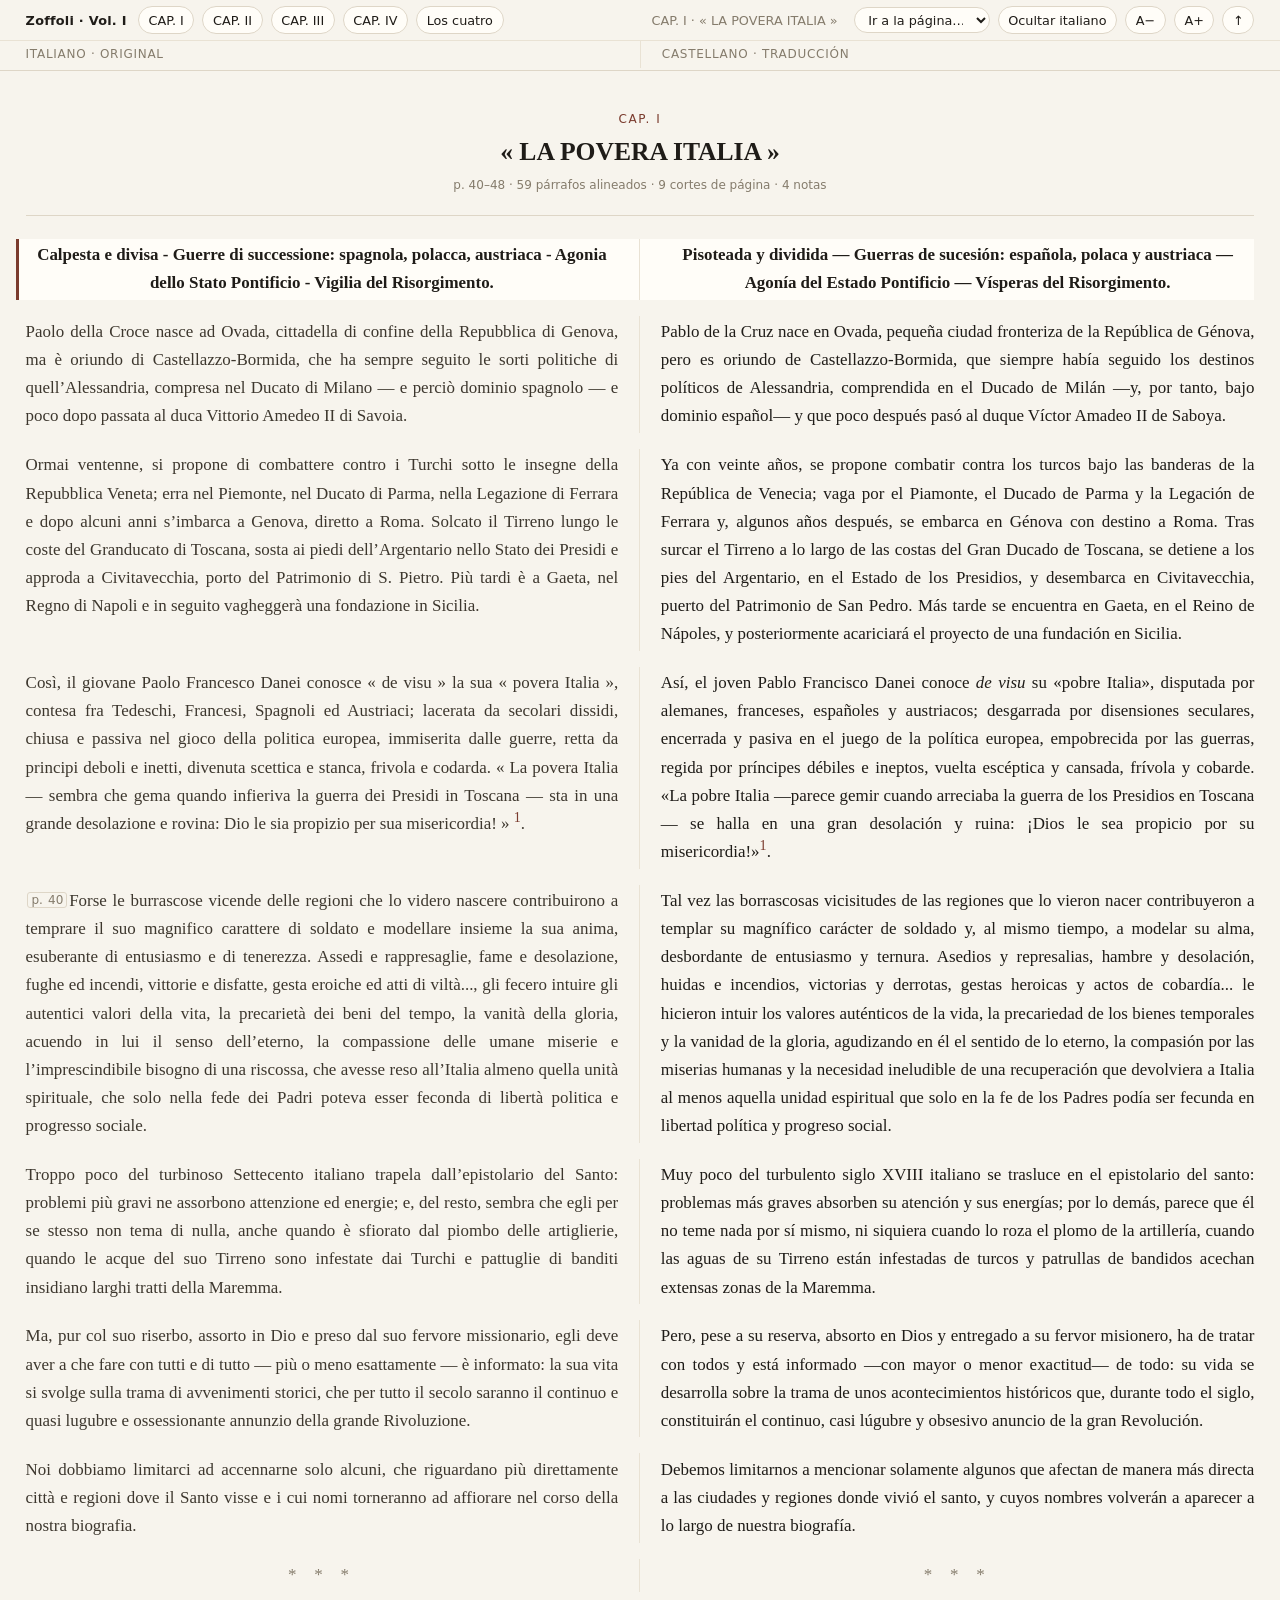
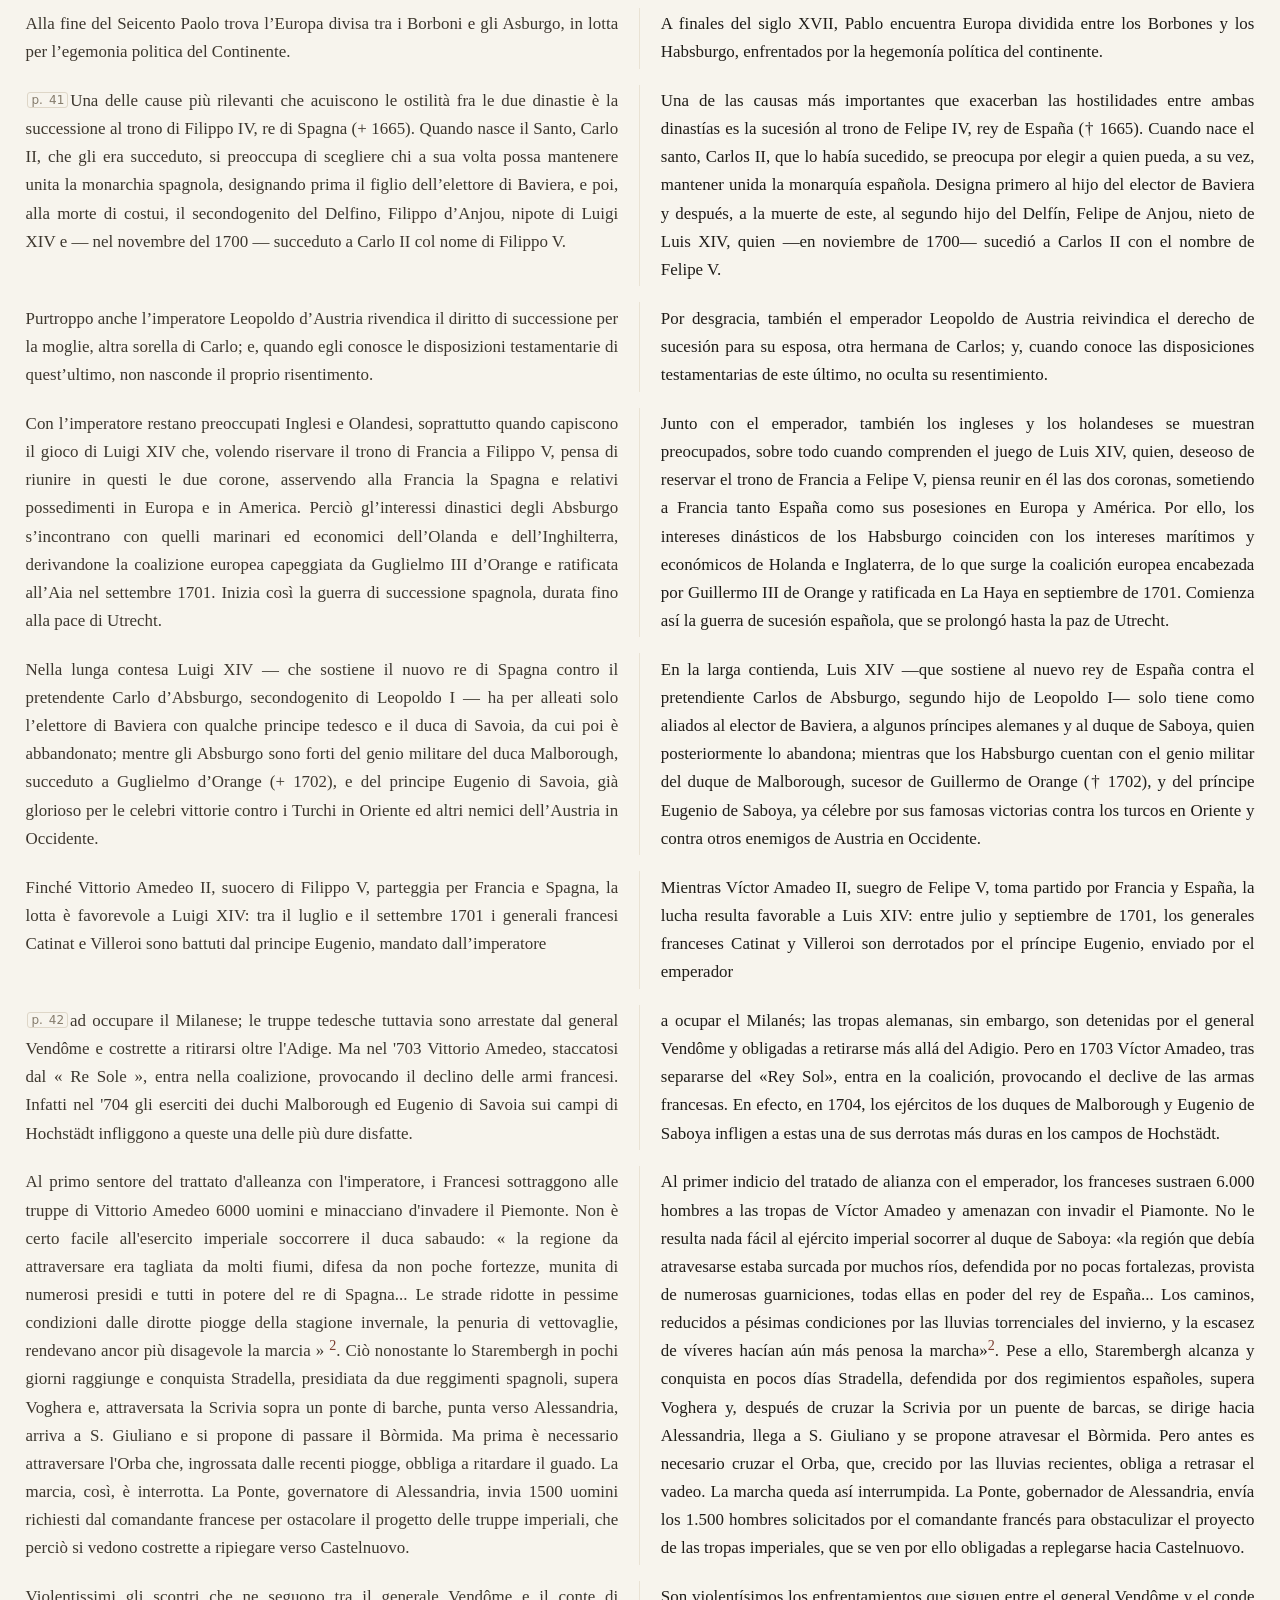
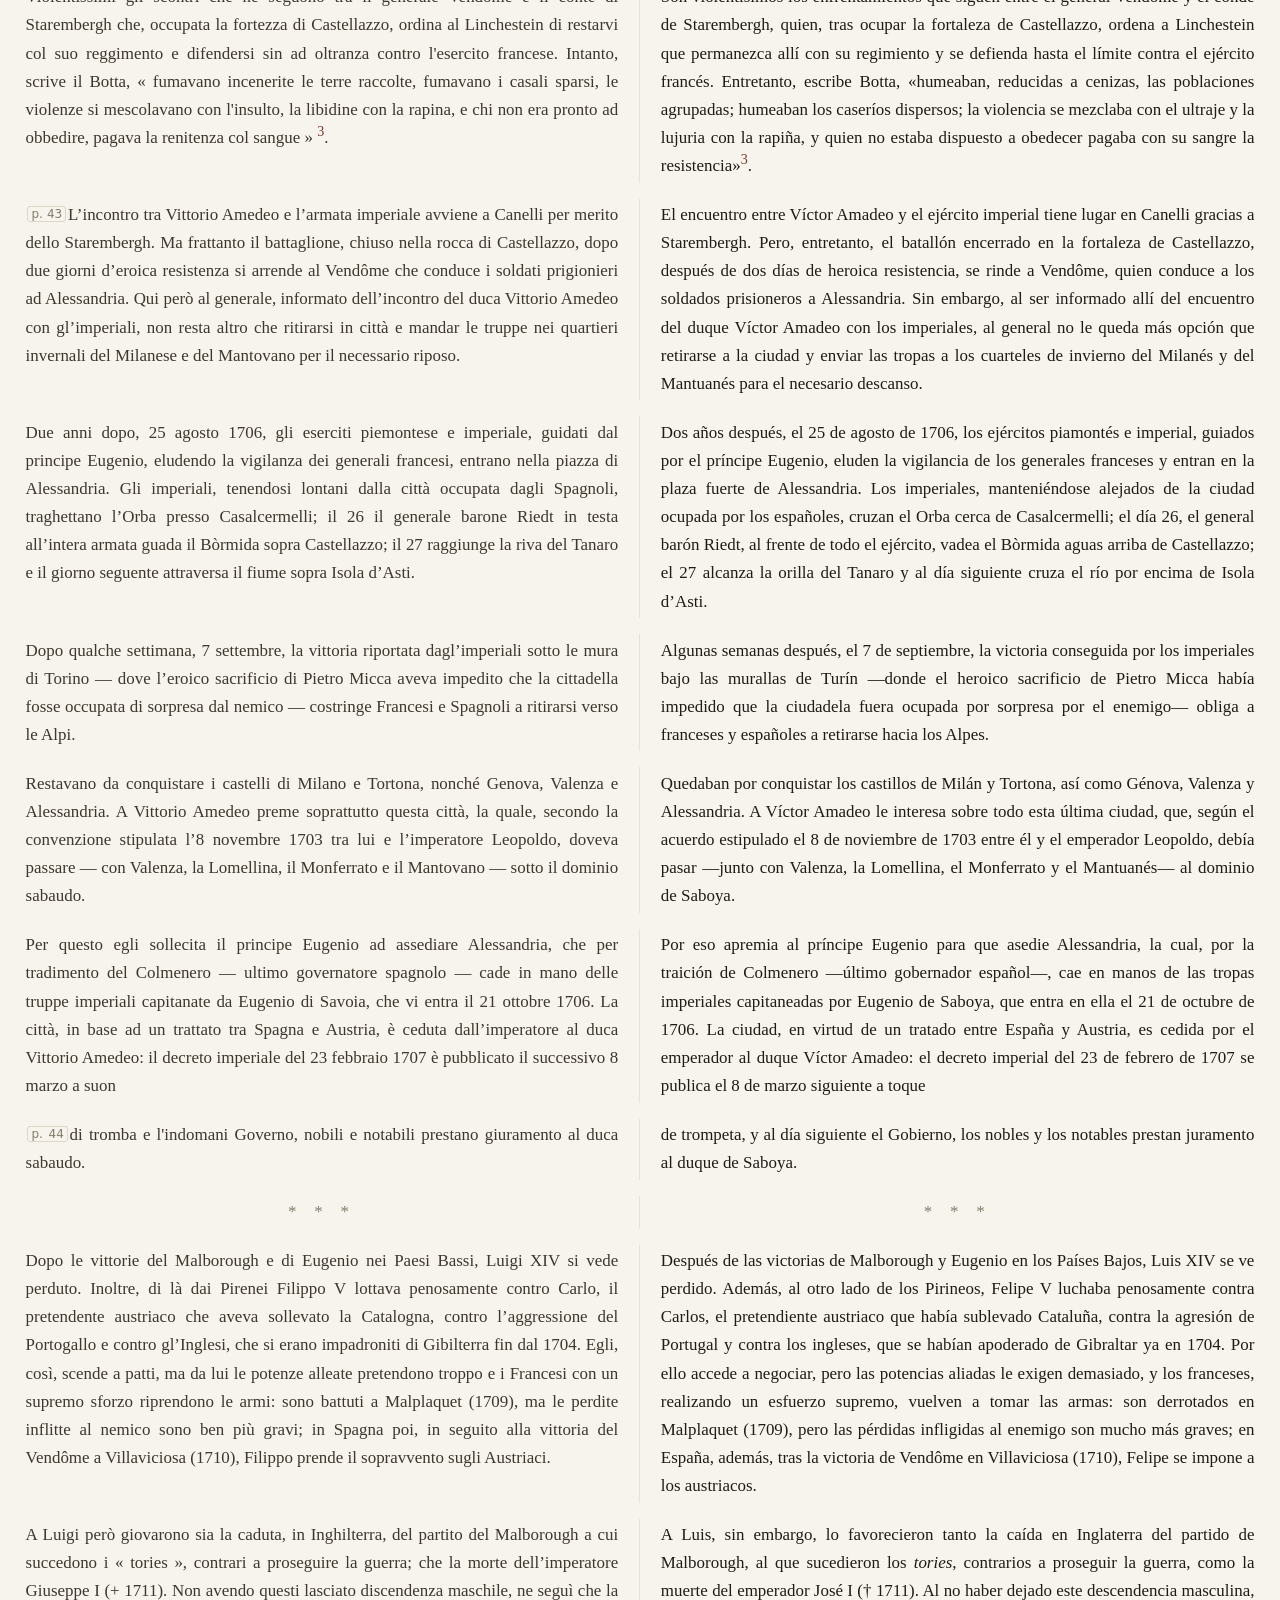
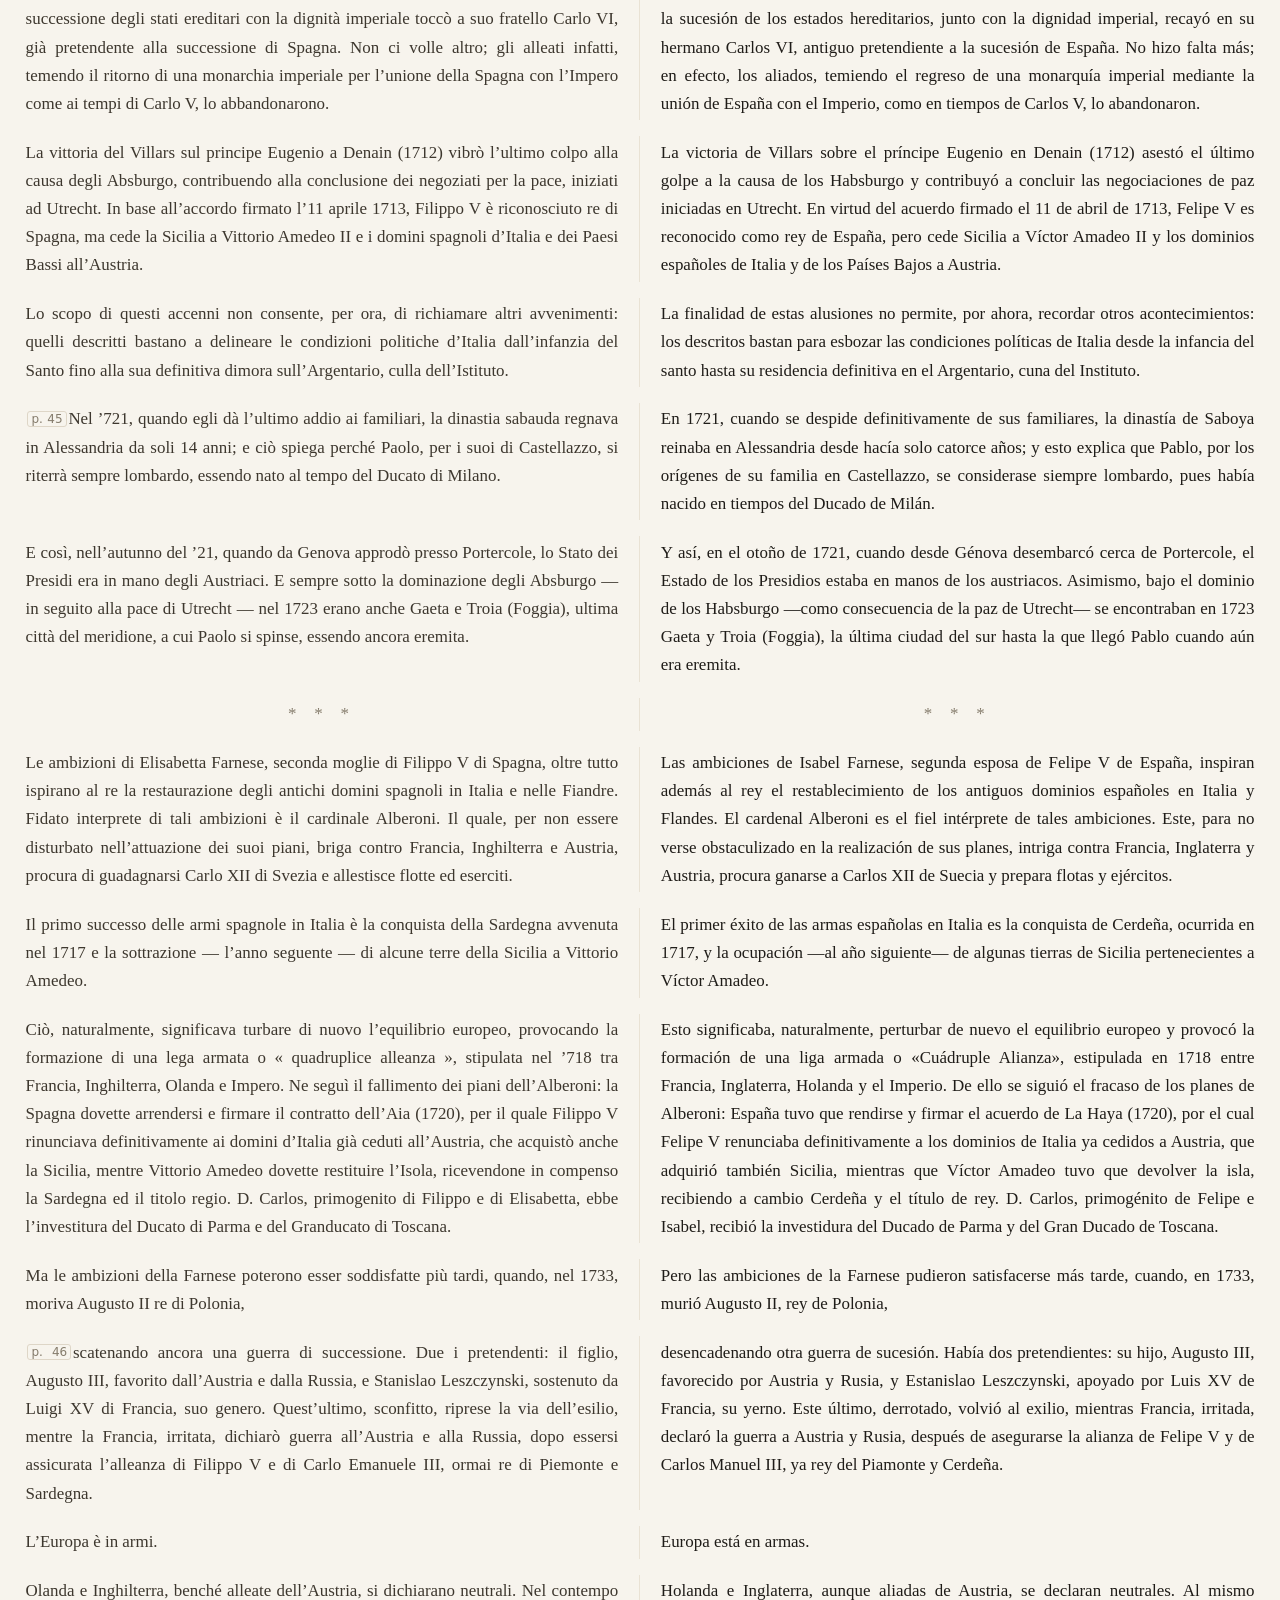
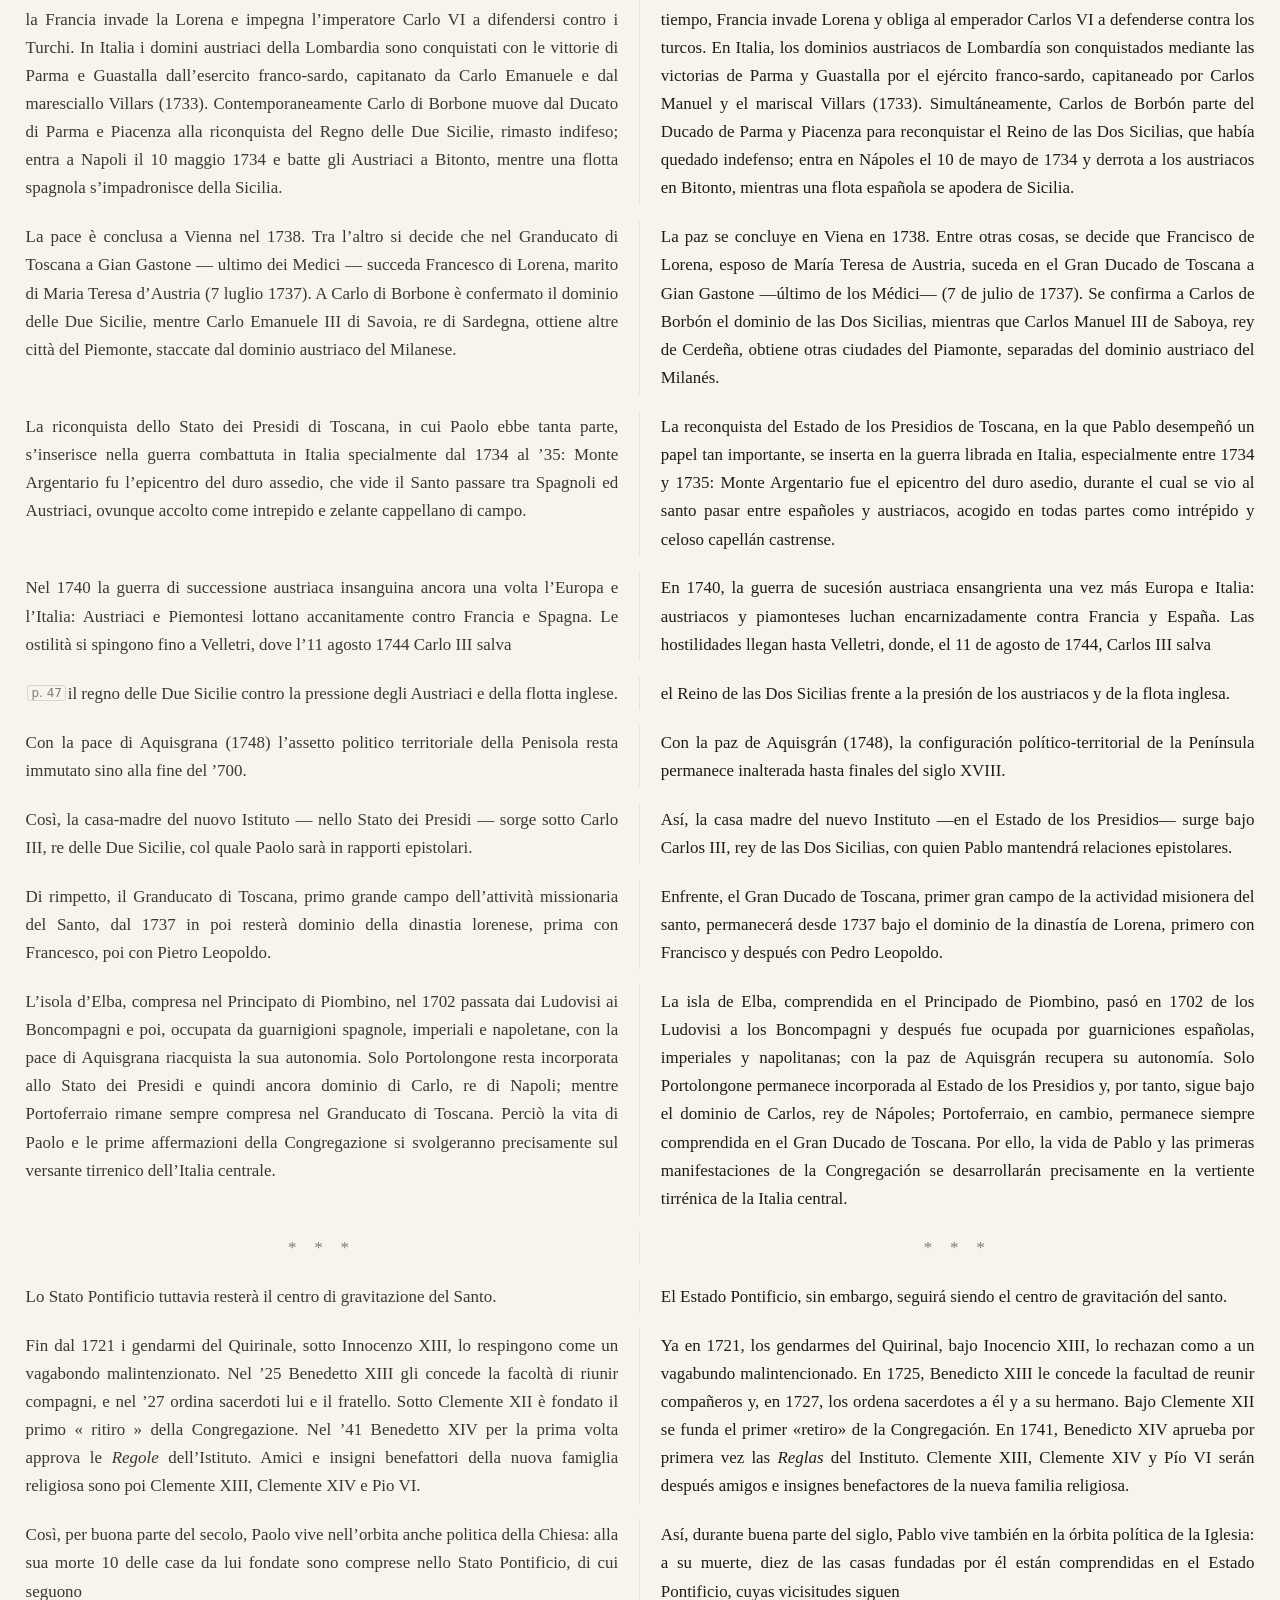
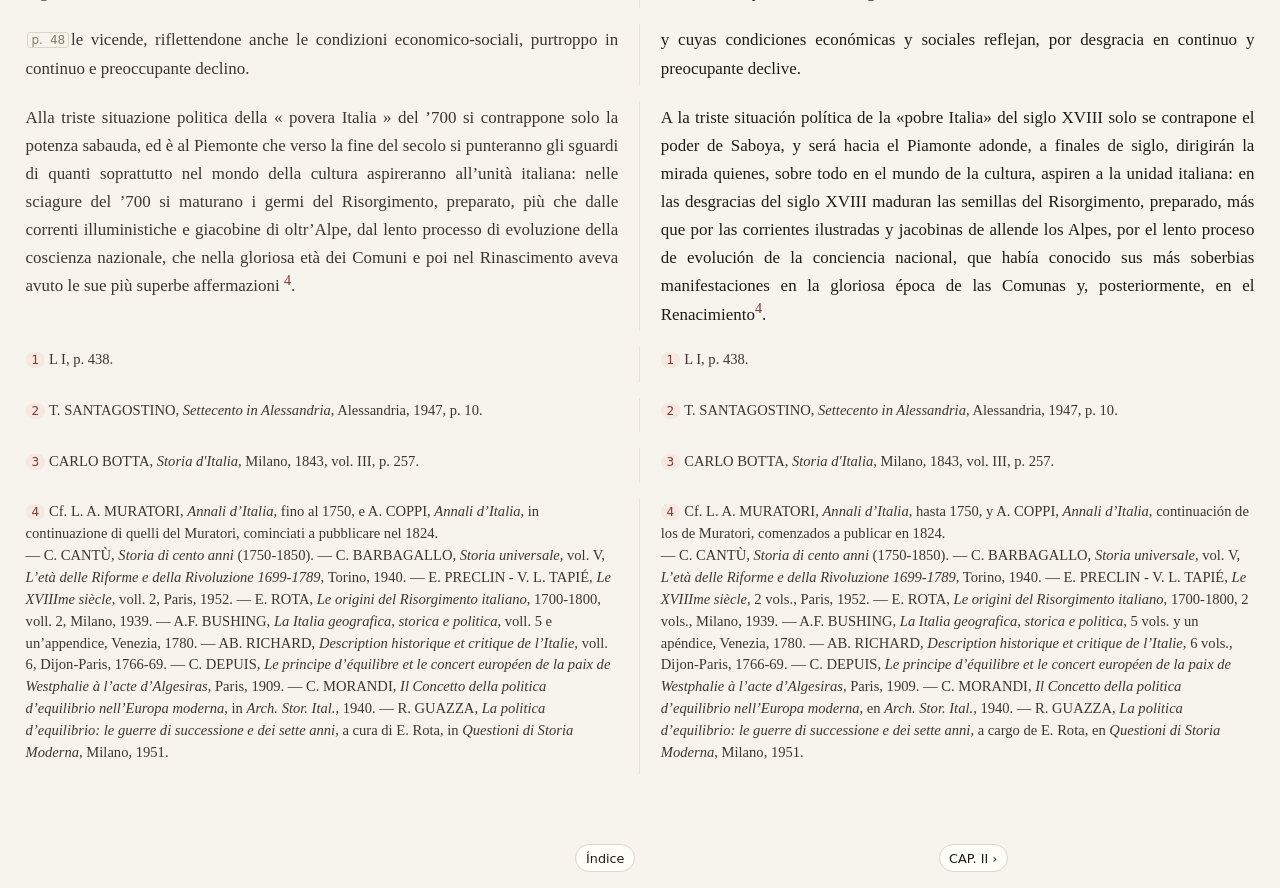
==== commit 5994f8af: "Los números de página pasan al texto italiano como fichas; la columna castellana no los muestra" ====
--- a/006_p1_c01_la_povera_italia.html
+++ b/006_p1_c01_la_povera_italia.html
@@ -14,7 +14,7 @@
     <span class="spacer"></span>
     <span class="hud" id="hud-chapter"></span>
     <span class="hud" id="hud-page"></span>
-    <select id="page-jump" title="Ir a una página impresa"><option value="">Ir a la página…</option><option value="c006-r4">p. 40</option><option value="c006-r11">p. 41</option><option value="c006-r17">p. 42</option><option value="c006-r21">p. 43</option><option value="c006-r27">p. 44</option><option value="c006-r34">p. 45</option><option value="c006-r42">p. 46</option><option value="c006-r49">p. 47</option><option value="c006-r59">p. 48</option></select>
+    <select id="page-jump" title="Ir a una página impresa"><option value="">Ir a la página…</option><option value="c006-p40">p. 40</option><option value="c006-p41">p. 41</option><option value="c006-p42">p. 42</option><option value="c006-p43">p. 43</option><option value="c006-p44">p. 44</option><option value="c006-p45">p. 45</option><option value="c006-p46">p. 46</option><option value="c006-p47">p. 47</option><option value="c006-p48">p. 48</option></select>
     <button class="btn" id="toggle-src" aria-pressed="false">Ocultar italiano</button>
     <button class="btn" data-font="-0.05" title="Reducir el cuerpo de letra">A−</button>
     <button class="btn" data-font="0.05" title="Aumentar el cuerpo de letra">A+</button>
@@ -36,53 +36,45 @@
 <div class="row pair" id="c006-r1" data-page="" data-ch="CAP. I · « LA POVERA ITALIA »"><div class="cell src" lang="it"><p>Paolo della Croce nasce ad Ovada, cittadella di confine della Repubblica di Genova, ma è oriundo di Castellazzo-Bormida, che ha sempre seguito le sorti politiche di quell’Alessandria, compresa nel Ducato di Milano — e perciò dominio spagnolo — e poco dopo passata al duca Vittorio Amedeo II di Savoia.</p></div><div class="cell tgt" lang="es"><p>Pablo de la Cruz nace en Ovada, pequeña ciudad fronteriza de la República de Génova, pero es oriundo de Castellazzo-Bormida, que siempre había seguido los destinos políticos de Alessandria, comprendida en el Ducado de Milán —y, por tanto, bajo dominio español— y que poco después pasó al duque Víctor Amadeo II de Saboya.</p></div></div>
 <div class="row pair" id="c006-r2" data-page="" data-ch="CAP. I · « LA POVERA ITALIA »"><div class="cell src" lang="it"><p>Ormai ventenne, si propone di combattere contro i Turchi sotto le insegne della Repubblica Veneta; erra nel Piemonte, nel Ducato di Parma, nella Legazione di Ferrara e dopo alcuni anni s’imbarca a Genova, diretto a Roma. Solcato il Tirreno lungo le coste del Granducato di Toscana, sosta ai piedi dell’Argentario nello Stato dei Presidi e approda a Civitavecchia, porto del Patrimonio di S. Pietro. Più tardi è a Gaeta, nel Regno di Napoli e in seguito vagheggerà una fondazione in Sicilia.</p></div><div class="cell tgt" lang="es"><p>Ya con veinte años, se propone combatir contra los turcos bajo las banderas de la República de Venecia; vaga por el Piamonte, el Ducado de Parma y la Legación de Ferrara y, algunos años después, se embarca en Génova con destino a Roma. Tras surcar el Tirreno a lo largo de las costas del Gran Ducado de Toscana, se detiene a los pies del Argentario, en el Estado de los Presidios, y desembarca en Civitavecchia, puerto del Patrimonio de San Pedro. Más tarde se encuentra en Gaeta, en el Reino de Nápoles, y posteriormente acariciará el proyecto de una fundación en Sicilia.</p></div></div>
 <div class="row pair" id="c006-r3" data-page="" data-ch="CAP. I · « LA POVERA ITALIA »"><div class="cell src" lang="it"><p>Così, il giovane Paolo Francesco Danei conosce « de visu » la sua « povera Italia », contesa fra Tedeschi, Francesi, Spagnoli ed Austriaci; lacerata da secolari dissidi, chiusa e passiva nel gioco della politica europea, immiserita dalle guerre, retta da principi deboli e inetti, divenuta scettica e stanca, frivola e codarda. « La povera Italia — sembra che gema quando infieriva la guerra dei Presidi in Toscana — sta in una grande desolazione e rovina: Dio le sia propizio per sua misericordia! » <sup class="fnref"><a href="#c006-r62" data-jump="c006-r62">1</a><span class="fn-tip" role="tooltip">L I, p. 438.</span></sup>.</p></div><div class="cell tgt" lang="es"><p>Así, el joven Pablo Francisco Danei conoce <em>de visu</em> su «pobre Italia», disputada por alemanes, franceses, españoles y austriacos; desgarrada por disensiones seculares, encerrada y pasiva en el juego de la política europea, empobrecida por las guerras, regida por príncipes débiles e ineptos, vuelta escéptica y cansada, frívola y cobarde. «La pobre Italia —parece gemir cuando arreciaba la guerra de los Presidios en Toscana— se halla en una gran desolación y ruina: ¡Dios le sea propicio por su misericordia!»<sup class="fnref"><a href="#c006-r62" data-jump="c006-r62">1</a><span class="fn-tip" role="tooltip">L I, p. 438.</span></sup>.</p></div></div>
-<div class="row page-row" id="c006-r4" data-page="40"><span>p.&nbsp;40</span></div>
-<div class="row pair" id="c006-r5" data-page="40" data-ch="CAP. I · « LA POVERA ITALIA »"><div class="cell src" lang="it"><p>Forse le burrascose vicende delle regioni che lo videro nascere contribuirono a temprare il suo magnifico carattere di soldato e modellare insieme la sua anima, esuberante di entusiasmo e di tenerezza. Assedi e rappresaglie, fame e desolazione, fughe ed incendi, vittorie e disfatte, gesta eroiche ed atti di viltà..., gli fecero intuire gli autentici valori della vita, la precarietà dei beni del tempo, la vanità della gloria, acuendo in lui il senso dell’eterno, la compassione delle umane miserie e l’imprescindibile bisogno di una riscossa, che avesse reso all’Italia almeno quella unità spirituale, che solo nella fede dei Padri poteva esser feconda di libertà politica e progresso sociale.</p></div><div class="cell tgt" lang="es"><p>Tal vez las borrascosas vicisitudes de las regiones que lo vieron nacer contribuyeron a templar su magnífico carácter de soldado y, al mismo tiempo, a modelar su alma, desbordante de entusiasmo y ternura. Asedios y represalias, hambre y desolación, huidas e incendios, victorias y derrotas, gestas heroicas y actos de cobardía... le hicieron intuir los valores auténticos de la vida, la precariedad de los bienes temporales y la vanidad de la gloria, agudizando en él el sentido de lo eterno, la compasión por las miserias humanas y la necesidad ineludible de una recuperación que devolviera a Italia al menos aquella unidad espiritual que solo en la fe de los Padres podía ser fecunda en libertad política y progreso social.</p></div></div>
+<div class="row pair" id="c006-r5" data-page="40" data-ch="CAP. I · « LA POVERA ITALIA »"><div class="cell src" lang="it"><p><span class="pb-inline" id="c006-p40" data-pagejump="40" title="página 40">p.&nbsp;40</span>Forse le burrascose vicende delle regioni che lo videro nascere contribuirono a temprare il suo magnifico carattere di soldato e modellare insieme la sua anima, esuberante di entusiasmo e di tenerezza. Assedi e rappresaglie, fame e desolazione, fughe ed incendi, vittorie e disfatte, gesta eroiche ed atti di viltà..., gli fecero intuire gli autentici valori della vita, la precarietà dei beni del tempo, la vanità della gloria, acuendo in lui il senso dell’eterno, la compassione delle umane miserie e l’imprescindibile bisogno di una riscossa, che avesse reso all’Italia almeno quella unità spirituale, che solo nella fede dei Padri poteva esser feconda di libertà politica e progresso sociale.</p></div><div class="cell tgt" lang="es"><p>Tal vez las borrascosas vicisitudes de las regiones que lo vieron nacer contribuyeron a templar su magnífico carácter de soldado y, al mismo tiempo, a modelar su alma, desbordante de entusiasmo y ternura. Asedios y represalias, hambre y desolación, huidas e incendios, victorias y derrotas, gestas heroicas y actos de cobardía... le hicieron intuir los valores auténticos de la vida, la precariedad de los bienes temporales y la vanidad de la gloria, agudizando en él el sentido de lo eterno, la compasión por las miserias humanas y la necesidad ineludible de una recuperación que devolviera a Italia al menos aquella unidad espiritual que solo en la fe de los Padres podía ser fecunda en libertad política y progreso social.</p></div></div>
 <div class="row pair" id="c006-r6" data-page="40" data-ch="CAP. I · « LA POVERA ITALIA »"><div class="cell src" lang="it"><p>Troppo poco del turbinoso Settecento italiano trapela dall’epistolario del Santo: problemi più gravi ne assorbono attenzione ed energie; e, del resto, sembra che egli per se stesso non tema di nulla, anche quando è sfiorato dal piombo delle artiglierie, quando le acque del suo Tirreno sono infestate dai Turchi e pattuglie di banditi insidiano larghi tratti della Maremma.</p></div><div class="cell tgt" lang="es"><p>Muy poco del turbulento siglo XVIII italiano se trasluce en el epistolario del santo: problemas más graves absorben su atención y sus energías; por lo demás, parece que él no teme nada por sí mismo, ni siquiera cuando lo roza el plomo de la artillería, cuando las aguas de su Tirreno están infestadas de turcos y patrullas de bandidos acechan extensas zonas de la Maremma.</p></div></div>
 <div class="row pair" id="c006-r7" data-page="40" data-ch="CAP. I · « LA POVERA ITALIA »"><div class="cell src" lang="it"><p>Ma, pur col suo riserbo, assorto in Dio e preso dal suo fervore missionario, egli deve aver a che fare con tutti e di tutto — più o meno esattamente — è informato: la sua vita si svolge sulla trama di avvenimenti storici, che per tutto il secolo saranno il continuo e quasi lugubre e ossessionante annunzio della grande Rivoluzione.</p></div><div class="cell tgt" lang="es"><p>Pero, pese a su reserva, absorto en Dios y entregado a su fervor misionero, ha de tratar con todos y está informado —con mayor o menor exactitud— de todo: su vida se desarrolla sobre la trama de unos acontecimientos históricos que, durante todo el siglo, constituirán el continuo, casi lúgubre y obsesivo anuncio de la gran Revolución.</p></div></div>
 <div class="row pair" id="c006-r8" data-page="40" data-ch="CAP. I · « LA POVERA ITALIA »"><div class="cell src" lang="it"><p>Noi dobbiamo limitarci ad accennarne solo alcuni, che riguardano più direttamente città e regioni dove il Santo visse e i cui nomi torneranno ad affiorare nel corso della nostra biografia.</p></div><div class="cell tgt" lang="es"><p>Debemos limitarnos a mencionar solamente algunos que afectan de manera más directa a las ciudades y regiones donde vivió el santo, y cuyos nombres volverán a aparecer a lo largo de nuestra biografía.</p></div></div>
 <div class="row pair" id="c006-r9" data-page="40" data-ch="CAP. I · « LA POVERA ITALIA »"><div class="cell src" lang="it"><hr></div><div class="cell tgt" lang="es"><hr></div></div>
 <div class="row pair" id="c006-r10" data-page="40" data-ch="CAP. I · « LA POVERA ITALIA »"><div class="cell src" lang="it"><p>Alla fine del Seicento Paolo trova l’Europa divisa tra i Borboni e gli Asburgo, in lotta per l’egemonia politica del Continente.</p></div><div class="cell tgt" lang="es"><p>A finales del siglo XVII, Pablo encuentra Europa dividida entre los Borbones y los Habsburgo, enfrentados por la hegemonía política del continente.</p></div></div>
-<div class="row page-row" id="c006-r11" data-page="41"><span>p.&nbsp;41</span></div>
-<div class="row pair" id="c006-r12" data-page="41" data-ch="CAP. I · « LA POVERA ITALIA »"><div class="cell src" lang="it"><p>Una delle cause più rilevanti che acuiscono le ostilità fra le due dinastie è la successione al trono di Filippo IV, re di Spagna (+ 1665). Quando nasce il Santo, Carlo II, che gli era succeduto, si preoccupa di scegliere chi a sua volta possa mantenere unita la monarchia spagnola, designando prima il figlio dell’elettore di Baviera, e poi, alla morte di costui, il secondogenito del Delfino, Filippo d’Anjou, nipote di Luigi XIV e — nel novembre del 1700 — succeduto a Carlo II col nome di Filippo V.</p></div><div class="cell tgt" lang="es"><p>Una de las causas más importantes que exacerban las hostilidades entre ambas dinastías es la sucesión al trono de Felipe IV, rey de España († 1665). Cuando nace el santo, Carlos II, que lo había sucedido, se preocupa por elegir a quien pueda, a su vez, mantener unida la monarquía española. Designa primero al hijo del elector de Baviera y después, a la muerte de este, al segundo hijo del Delfín, Felipe de Anjou, nieto de Luis XIV, quien —en noviembre de 1700— sucedió a Carlos II con el nombre de Felipe V.</p></div></div>
+<div class="row pair" id="c006-r12" data-page="41" data-ch="CAP. I · « LA POVERA ITALIA »"><div class="cell src" lang="it"><p><span class="pb-inline" id="c006-p41" data-pagejump="41" title="página 41">p.&nbsp;41</span>Una delle cause più rilevanti che acuiscono le ostilità fra le due dinastie è la successione al trono di Filippo IV, re di Spagna (+ 1665). Quando nasce il Santo, Carlo II, che gli era succeduto, si preoccupa di scegliere chi a sua volta possa mantenere unita la monarchia spagnola, designando prima il figlio dell’elettore di Baviera, e poi, alla morte di costui, il secondogenito del Delfino, Filippo d’Anjou, nipote di Luigi XIV e — nel novembre del 1700 — succeduto a Carlo II col nome di Filippo V.</p></div><div class="cell tgt" lang="es"><p>Una de las causas más importantes que exacerban las hostilidades entre ambas dinastías es la sucesión al trono de Felipe IV, rey de España († 1665). Cuando nace el santo, Carlos II, que lo había sucedido, se preocupa por elegir a quien pueda, a su vez, mantener unida la monarquía española. Designa primero al hijo del elector de Baviera y después, a la muerte de este, al segundo hijo del Delfín, Felipe de Anjou, nieto de Luis XIV, quien —en noviembre de 1700— sucedió a Carlos II con el nombre de Felipe V.</p></div></div>
 <div class="row pair" id="c006-r13" data-page="41" data-ch="CAP. I · « LA POVERA ITALIA »"><div class="cell src" lang="it"><p>Purtroppo anche l’imperatore Leopoldo d’Austria rivendica il diritto di successione per la moglie, altra sorella di Carlo; e, quando egli conosce le disposizioni testamentarie di quest’ultimo, non nasconde il proprio risentimento.</p></div><div class="cell tgt" lang="es"><p>Por desgracia, también el emperador Leopoldo de Austria reivindica el derecho de sucesión para su esposa, otra hermana de Carlos; y, cuando conoce las disposiciones testamentarias de este último, no oculta su resentimiento.</p></div></div>
 <div class="row pair" id="c006-r14" data-page="41" data-ch="CAP. I · « LA POVERA ITALIA »"><div class="cell src" lang="it"><p>Con l’imperatore restano preoccupati Inglesi e Olandesi, soprattutto quando capiscono il gioco di Luigi XIV che, volendo riservare il trono di Francia a Filippo V, pensa di riunire in questi le due corone, asservendo alla Francia la Spagna e relativi possedimenti in Europa e in America. Perciò gl’interessi dinastici degli Absburgo s’incontrano con quelli marinari ed economici dell’Olanda e dell’Inghilterra, derivandone la coalizione europea capeggiata da Guglielmo III d’Orange e ratificata all’Aia nel settembre 1701. Inizia così la guerra di successione spagnola, durata fino alla pace di Utrecht.</p></div><div class="cell tgt" lang="es"><p>Junto con el emperador, también los ingleses y los holandeses se muestran preocupados, sobre todo cuando comprenden el juego de Luis XIV, quien, deseoso de reservar el trono de Francia a Felipe V, piensa reunir en él las dos coronas, sometiendo a Francia tanto España como sus posesiones en Europa y América. Por ello, los intereses dinásticos de los Habsburgo coinciden con los intereses marítimos y económicos de Holanda e Inglaterra, de lo que surge la coalición europea encabezada por Guillermo III de Orange y ratificada en La Haya en septiembre de 1701. Comienza así la guerra de sucesión española, que se prolongó hasta la paz de Utrecht.</p></div></div>
 <div class="row pair" id="c006-r15" data-page="41" data-ch="CAP. I · « LA POVERA ITALIA »"><div class="cell src" lang="it"><p>Nella lunga contesa Luigi XIV — che sostiene il nuovo re di Spagna contro il pretendente Carlo d’Absburgo, secondogenito di Leopoldo I — ha per alleati solo l’elettore di Baviera con qualche principe tedesco e il duca di Savoia, da cui poi è abbandonato; mentre gli Absburgo sono forti del genio militare del duca Malborough, succeduto a Guglielmo d’Orange (+ 1702), e del principe Eugenio di Savoia, già glorioso per le celebri vittorie contro i Turchi in Oriente ed altri nemici dell’Austria in Occidente.</p></div><div class="cell tgt" lang="es"><p>En la larga contienda, Luis XIV —que sostiene al nuevo rey de España contra el pretendiente Carlos de Absburgo, segundo hijo de Leopoldo I— solo tiene como aliados al elector de Baviera, a algunos príncipes alemanes y al duque de Saboya, quien posteriormente lo abandona; mientras que los Habsburgo cuentan con el genio militar del duque de Malborough, sucesor de Guillermo de Orange († 1702), y del príncipe Eugenio de Saboya, ya célebre por sus famosas victorias contra los turcos en Oriente y contra otros enemigos de Austria en Occidente.</p></div></div>
 <div class="row pair" id="c006-r16" data-page="41" data-ch="CAP. I · « LA POVERA ITALIA »"><div class="cell src" lang="it"><p>Finché Vittorio Amedeo II, suocero di Filippo V, parteggia per Francia e Spagna, la lotta è favorevole a Luigi XIV: tra il luglio e il settembre 1701 i generali francesi Catinat e Villeroi sono battuti dal principe Eugenio, mandato dall’imperatore</p></div><div class="cell tgt" lang="es"><p>Mientras Víctor Amadeo II, suegro de Felipe V, toma partido por Francia y España, la lucha resulta favorable a Luis XIV: entre julio y septiembre de 1701, los generales franceses Catinat y Villeroi son derrotados por el príncipe Eugenio, enviado por el emperador</p></div></div>
-<div class="row page-row" id="c006-r17" data-page="42"><span>p.&nbsp;42</span></div>
-<div class="row pair" id="c006-r18" data-page="42" data-ch="CAP. I · « LA POVERA ITALIA »"><div class="cell src" lang="it"><p>ad occupare il Milanese; le truppe tedesche tuttavia sono arrestate dal general Vendôme e costrette a ritirarsi oltre l'Adige. Ma nel '703 Vittorio Amedeo, staccatosi dal « Re Sole », entra nella coalizione, provocando il declino delle armi francesi. Infatti nel '704 gli eserciti dei duchi Malborough ed Eugenio di Savoia sui campi di Hochstädt infliggono a queste una delle più dure disfatte.</p></div><div class="cell tgt" lang="es"><p>a ocupar el Milanés; las tropas alemanas, sin embargo, son detenidas por el general Vendôme y obligadas a retirarse más allá del Adigio. Pero en 1703 Víctor Amadeo, tras separarse del «Rey Sol», entra en la coalición, provocando el declive de las armas francesas. En efecto, en 1704, los ejércitos de los duques de Malborough y Eugenio de Saboya infligen a estas una de sus derrotas más duras en los campos de Hochstädt.</p></div></div>
+<div class="row pair" id="c006-r18" data-page="42" data-ch="CAP. I · « LA POVERA ITALIA »"><div class="cell src" lang="it"><p><span class="pb-inline" id="c006-p42" data-pagejump="42" title="página 42">p.&nbsp;42</span>ad occupare il Milanese; le truppe tedesche tuttavia sono arrestate dal general Vendôme e costrette a ritirarsi oltre l'Adige. Ma nel '703 Vittorio Amedeo, staccatosi dal « Re Sole », entra nella coalizione, provocando il declino delle armi francesi. Infatti nel '704 gli eserciti dei duchi Malborough ed Eugenio di Savoia sui campi di Hochstädt infliggono a queste una delle più dure disfatte.</p></div><div class="cell tgt" lang="es"><p>a ocupar el Milanés; las tropas alemanas, sin embargo, son detenidas por el general Vendôme y obligadas a retirarse más allá del Adigio. Pero en 1703 Víctor Amadeo, tras separarse del «Rey Sol», entra en la coalición, provocando el declive de las armas francesas. En efecto, en 1704, los ejércitos de los duques de Malborough y Eugenio de Saboya infligen a estas una de sus derrotas más duras en los campos de Hochstädt.</p></div></div>
 <div class="row pair" id="c006-r19" data-page="42" data-ch="CAP. I · « LA POVERA ITALIA »"><div class="cell src" lang="it"><p>Al primo sentore del trattato d'alleanza con l'imperatore, i Francesi sottraggono alle truppe di Vittorio Amedeo 6000 uomini e minacciano d'invadere il Piemonte. Non è certo facile all'esercito imperiale soccorrere il duca sabaudo: « la regione da attraversare era tagliata da molti fiumi, difesa da non poche fortezze, munita di numerosi presidi e tutti in potere del re di Spagna... Le strade ridotte in pessime condizioni dalle dirotte piogge della stagione invernale, la penuria di vettovaglie, rendevano ancor più disagevole la marcia » <sup class="fnref"><a href="#c006-r63" data-jump="c006-r63">2</a><span class="fn-tip" role="tooltip">T. SANTAGOSTINO, <em>Settecento in Alessandria</em>, Alessandria, 1947, p. 10.</span></sup>. Ciò nonostante lo Starembergh in pochi giorni raggiunge e conquista Stradella, presidiata da due reggimenti spagnoli, supera Voghera e, attraversata la Scrivia sopra un ponte di barche, punta verso Alessandria, arriva a S. Giuliano e si propone di passare il Bòrmida. Ma prima è necessario attraversare l'Orba che, ingrossata dalle recenti piogge, obbliga a ritardare il guado. La marcia, così, è interrotta. La Ponte, governatore di Alessandria, invia 1500 uomini richiesti dal comandante francese per ostacolare il progetto delle truppe imperiali, che perciò si vedono costrette a ripiegare verso Castelnuovo.</p></div><div class="cell tgt" lang="es"><p>Al primer indicio del tratado de alianza con el emperador, los franceses sustraen 6.000 hombres a las tropas de Víctor Amadeo y amenazan con invadir el Piamonte. No le resulta nada fácil al ejército imperial socorrer al duque de Saboya: «la región que debía atravesarse estaba surcada por muchos ríos, defendida por no pocas fortalezas, provista de numerosas guarniciones, todas ellas en poder del rey de España... Los caminos, reducidos a pésimas condiciones por las lluvias torrenciales del invierno, y la escasez de víveres hacían aún más penosa la marcha»<sup class="fnref"><a href="#c006-r63" data-jump="c006-r63">2</a><span class="fn-tip" role="tooltip">T. SANTAGOSTINO, <em>Settecento in Alessandria</em>, Alessandria, 1947, p. 10.</span></sup>. Pese a ello, Starembergh alcanza y conquista en pocos días Stradella, defendida por dos regimientos españoles, supera Voghera y, después de cruzar la Scrivia por un puente de barcas, se dirige hacia Alessandria, llega a S. Giuliano y se propone atravesar el Bòrmida. Pero antes es necesario cruzar el Orba, que, crecido por las lluvias recientes, obliga a retrasar el vadeo. La marcha queda así interrumpida. La Ponte, gobernador de Alessandria, envía los 1.500 hombres solicitados por el comandante francés para obstaculizar el proyecto de las tropas imperiales, que se ven por ello obligadas a replegarse hacia Castelnuovo.</p></div></div>
 <div class="row pair" id="c006-r20" data-page="42" data-ch="CAP. I · « LA POVERA ITALIA »"><div class="cell src" lang="it"><p>Violentissimi gli scontri che ne seguono tra il generale Vendôme e il conte di Starembergh che, occupata la fortezza di Castellazzo, ordina al Linchestein di restarvi col suo reggimento e difendersi sin ad oltranza contro l'esercito francese. Intanto, scrive il Botta, « fumavano incenerite le terre raccolte, fumavano i casali sparsi, le violenze si mescolavano con l'insulto, la libidine con la rapina, e chi non era pronto ad obbedire, pagava la renitenza col sangue » <sup class="fnref"><a href="#c006-r64" data-jump="c006-r64">3</a><span class="fn-tip" role="tooltip">CARLO BOTTA, <em>Storia d'Italia</em>, Milano, 1843, vol. III, p. 257.</span></sup>.</p></div><div class="cell tgt" lang="es"><p>Son violentísimos los enfrentamientos que siguen entre el general Vendôme y el conde de Starembergh, quien, tras ocupar la fortaleza de Castellazzo, ordena a Linchestein que permanezca allí con su regimiento y se defienda hasta el límite contra el ejército francés. Entretanto, escribe Botta, «humeaban, reducidas a cenizas, las poblaciones agrupadas; humeaban los caseríos dispersos; la violencia se mezclaba con el ultraje y la lujuria con la rapiña, y quien no estaba dispuesto a obedecer pagaba con su sangre la resistencia»<sup class="fnref"><a href="#c006-r64" data-jump="c006-r64">3</a><span class="fn-tip" role="tooltip">CARLO BOTTA, <em>Storia d'Italia</em>, Milano, 1843, vol. III, p. 257.</span></sup>.</p></div></div>
-<div class="row page-row" id="c006-r21" data-page="43"><span>p.&nbsp;43</span></div>
-<div class="row pair" id="c006-r22" data-page="43" data-ch="CAP. I · « LA POVERA ITALIA »"><div class="cell src" lang="it"><p>L’incontro tra Vittorio Amedeo e l’armata imperiale avviene a Canelli per merito dello Starembergh. Ma frattanto il battaglione, chiuso nella rocca di Castellazzo, dopo due giorni d’eroica resistenza si arrende al Vendôme che conduce i soldati prigionieri ad Alessandria. Qui però al generale, informato dell’incontro del duca Vittorio Amedeo con gl’imperiali, non resta altro che ritirarsi in città e mandar le truppe nei quartieri invernali del Milanese e del Mantovano per il necessario riposo.</p></div><div class="cell tgt" lang="es"><p>El encuentro entre Víctor Amadeo y el ejército imperial tiene lugar en Canelli gracias a Starembergh. Pero, entretanto, el batallón encerrado en la fortaleza de Castellazzo, después de dos días de heroica resistencia, se rinde a Vendôme, quien conduce a los soldados prisioneros a Alessandria. Sin embargo, al ser informado allí del encuentro del duque Víctor Amadeo con los imperiales, al general no le queda más opción que retirarse a la ciudad y enviar las tropas a los cuarteles de invierno del Milanés y del Mantuanés para el necesario descanso.</p></div></div>
+<div class="row pair" id="c006-r22" data-page="43" data-ch="CAP. I · « LA POVERA ITALIA »"><div class="cell src" lang="it"><p><span class="pb-inline" id="c006-p43" data-pagejump="43" title="página 43">p.&nbsp;43</span>L’incontro tra Vittorio Amedeo e l’armata imperiale avviene a Canelli per merito dello Starembergh. Ma frattanto il battaglione, chiuso nella rocca di Castellazzo, dopo due giorni d’eroica resistenza si arrende al Vendôme che conduce i soldati prigionieri ad Alessandria. Qui però al generale, informato dell’incontro del duca Vittorio Amedeo con gl’imperiali, non resta altro che ritirarsi in città e mandar le truppe nei quartieri invernali del Milanese e del Mantovano per il necessario riposo.</p></div><div class="cell tgt" lang="es"><p>El encuentro entre Víctor Amadeo y el ejército imperial tiene lugar en Canelli gracias a Starembergh. Pero, entretanto, el batallón encerrado en la fortaleza de Castellazzo, después de dos días de heroica resistencia, se rinde a Vendôme, quien conduce a los soldados prisioneros a Alessandria. Sin embargo, al ser informado allí del encuentro del duque Víctor Amadeo con los imperiales, al general no le queda más opción que retirarse a la ciudad y enviar las tropas a los cuarteles de invierno del Milanés y del Mantuanés para el necesario descanso.</p></div></div>
 <div class="row pair" id="c006-r23" data-page="43" data-ch="CAP. I · « LA POVERA ITALIA »"><div class="cell src" lang="it"><p>Due anni dopo, 25 agosto 1706, gli eserciti piemontese e imperiale, guidati dal principe Eugenio, eludendo la vigilanza dei generali francesi, entrano nella piazza di Alessandria. Gli imperiali, tenendosi lontani dalla città occupata dagli Spagnoli, traghettano l’Orba presso Casalcermelli; il 26 il generale barone Riedt in testa all’intera armata guada il Bòrmida sopra Castellazzo; il 27 raggiunge la riva del Tanaro e il giorno seguente attraversa il fiume sopra Isola d’Asti.</p></div><div class="cell tgt" lang="es"><p>Dos años después, el 25 de agosto de 1706, los ejércitos piamontés e imperial, guiados por el príncipe Eugenio, eluden la vigilancia de los generales franceses y entran en la plaza fuerte de Alessandria. Los imperiales, manteniéndose alejados de la ciudad ocupada por los españoles, cruzan el Orba cerca de Casalcermelli; el día 26, el general barón Riedt, al frente de todo el ejército, vadea el Bòrmida aguas arriba de Castellazzo; el 27 alcanza la orilla del Tanaro y al día siguiente cruza el río por encima de Isola d’Asti.</p></div></div>
 <div class="row pair" id="c006-r24" data-page="43" data-ch="CAP. I · « LA POVERA ITALIA »"><div class="cell src" lang="it"><p>Dopo qualche settimana, 7 settembre, la vittoria riportata dagl’imperiali sotto le mura di Torino — dove l’eroico sacrificio di Pietro Micca aveva impedito che la cittadella fosse occupata di sorpresa dal nemico — costringe Francesi e Spagnoli a ritirarsi verso le Alpi.</p></div><div class="cell tgt" lang="es"><p>Algunas semanas después, el 7 de septiembre, la victoria conseguida por los imperiales bajo las murallas de Turín —donde el heroico sacrificio de Pietro Micca había impedido que la ciudadela fuera ocupada por sorpresa por el enemigo— obliga a franceses y españoles a retirarse hacia los Alpes.</p></div></div>
 <div class="row pair" id="c006-r25" data-page="43" data-ch="CAP. I · « LA POVERA ITALIA »"><div class="cell src" lang="it"><p>Restavano da conquistare i castelli di Milano e Tortona, nonché Genova, Valenza e Alessandria. A Vittorio Amedeo preme soprattutto questa città, la quale, secondo la convenzione stipulata l’8 novembre 1703 tra lui e l’imperatore Leopoldo, doveva passare — con Valenza, la Lomellina, il Monferrato e il Mantovano — sotto il dominio sabaudo.</p></div><div class="cell tgt" lang="es"><p>Quedaban por conquistar los castillos de Milán y Tortona, así como Génova, Valenza y Alessandria. A Víctor Amadeo le interesa sobre todo esta última ciudad, que, según el acuerdo estipulado el 8 de noviembre de 1703 entre él y el emperador Leopoldo, debía pasar —junto con Valenza, la Lomellina, el Monferrato y el Mantuanés— al dominio de Saboya.</p></div></div>
 <div class="row pair" id="c006-r26" data-page="43" data-ch="CAP. I · « LA POVERA ITALIA »"><div class="cell src" lang="it"><p>Per questo egli sollecita il principe Eugenio ad assediare Alessandria, che per tradimento del Colmenero — ultimo governatore spagnolo — cade in mano delle truppe imperiali capitanate da Eugenio di Savoia, che vi entra il 21 ottobre 1706. La città, in base ad un trattato tra Spagna e Austria, è ceduta dall’imperatore al duca Vittorio Amedeo: il decreto imperiale del 23 febbraio 1707 è pubblicato il successivo 8 marzo a suon</p></div><div class="cell tgt" lang="es"><p>Por eso apremia al príncipe Eugenio para que asedie Alessandria, la cual, por la traición de Colmenero —último gobernador español—, cae en manos de las tropas imperiales capitaneadas por Eugenio de Saboya, que entra en ella el 21 de octubre de 1706. La ciudad, en virtud de un tratado entre España y Austria, es cedida por el emperador al duque Víctor Amadeo: el decreto imperial del 23 de febrero de 1707 se publica el 8 de marzo siguiente a toque</p></div></div>
-<div class="row page-row" id="c006-r27" data-page="44"><span>p.&nbsp;44</span></div>
-<div class="row pair" id="c006-r28" data-page="44" data-ch="CAP. I · « LA POVERA ITALIA »"><div class="cell src" lang="it"><p>di tromba e l'indomani Governo, nobili e notabili prestano giuramento al duca sabaudo.</p></div><div class="cell tgt" lang="es"><p>de trompeta, y al día siguiente el Gobierno, los nobles y los notables prestan juramento al duque de Saboya.</p></div></div>
+<div class="row pair" id="c006-r28" data-page="44" data-ch="CAP. I · « LA POVERA ITALIA »"><div class="cell src" lang="it"><p><span class="pb-inline" id="c006-p44" data-pagejump="44" title="página 44">p.&nbsp;44</span>di tromba e l'indomani Governo, nobili e notabili prestano giuramento al duca sabaudo.</p></div><div class="cell tgt" lang="es"><p>de trompeta, y al día siguiente el Gobierno, los nobles y los notables prestan juramento al duque de Saboya.</p></div></div>
 <div class="row pair" id="c006-r29" data-page="44" data-ch="CAP. I · « LA POVERA ITALIA »"><div class="cell src" lang="it"><hr></div><div class="cell tgt" lang="es"><hr></div></div>
 <div class="row pair" id="c006-r30" data-page="44" data-ch="CAP. I · « LA POVERA ITALIA »"><div class="cell src" lang="it"><p>Dopo le vittorie del Malborough e di Eugenio nei Paesi Bassi, Luigi XIV si vede perduto. Inoltre, di là dai Pirenei Filippo V lottava penosamente contro Carlo, il pretendente austriaco che aveva sollevato la Catalogna, contro l’aggressione del Portogallo e contro gl’Inglesi, che si erano impadroniti di Gibilterra fin dal 1704. Egli, così, scende a patti, ma da lui le potenze alleate pretendono troppo e i Francesi con un supremo sforzo riprendono le armi: sono battuti a Malplaquet (1709), ma le perdite inflitte al nemico sono ben più gravi; in Spagna poi, in seguito alla vittoria del Vendôme a Villaviciosa (1710), Filippo prende il sopravvento sugli Austriaci.</p></div><div class="cell tgt" lang="es"><p>Después de las victorias de Malborough y Eugenio en los Países Bajos, Luis XIV se ve perdido. Además, al otro lado de los Pirineos, Felipe V luchaba penosamente contra Carlos, el pretendiente austriaco que había sublevado Cataluña, contra la agresión de Portugal y contra los ingleses, que se habían apoderado de Gibraltar ya en 1704. Por ello accede a negociar, pero las potencias aliadas le exigen demasiado, y los franceses, realizando un esfuerzo supremo, vuelven a tomar las armas: son derrotados en Malplaquet (1709), pero las pérdidas infligidas al enemigo son mucho más graves; en España, además, tras la victoria de Vendôme en Villaviciosa (1710), Felipe se impone a los austriacos.</p></div></div>
 <div class="row pair" id="c006-r31" data-page="44" data-ch="CAP. I · « LA POVERA ITALIA »"><div class="cell src" lang="it"><p>A Luigi però giovarono sia la caduta, in Inghilterra, del partito del Malborough a cui succedono i « tories », contrari a proseguire la guerra; che la morte dell’imperatore Giuseppe I (+ 1711). Non avendo questi lasciato discendenza maschile, ne seguì che la successione degli stati ereditari con la dignità imperiale toccò a suo fratello Carlo VI, già pretendente alla successione di Spagna. Non ci volle altro; gli alleati infatti, temendo il ritorno di una monarchia imperiale per l’unione della Spagna con l’Impero come ai tempi di Carlo V, lo abbandonarono.</p></div><div class="cell tgt" lang="es"><p>A Luis, sin embargo, lo favorecieron tanto la caída en Inglaterra del partido de Malborough, al que sucedieron los <em>tories</em>, contrarios a proseguir la guerra, como la muerte del emperador José I († 1711). Al no haber dejado este descendencia masculina, la sucesión de los estados hereditarios, junto con la dignidad imperial, recayó en su hermano Carlos VI, antiguo pretendiente a la sucesión de España. No hizo falta más; en efecto, los aliados, temiendo el regreso de una monarquía imperial mediante la unión de España con el Imperio, como en tiempos de Carlos V, lo abandonaron.</p></div></div>
 <div class="row pair" id="c006-r32" data-page="44" data-ch="CAP. I · « LA POVERA ITALIA »"><div class="cell src" lang="it"><p>La vittoria del Villars sul principe Eugenio a Denain (1712) vibrò l’ultimo colpo alla causa degli Absburgo, contribuendo alla conclusione dei negoziati per la pace, iniziati ad Utrecht. In base all’accordo firmato l’11 aprile 1713, Filippo V è riconosciuto re di Spagna, ma cede la Sicilia a Vittorio Amedeo II e i domini spagnoli d’Italia e dei Paesi Bassi all’Austria.</p></div><div class="cell tgt" lang="es"><p>La victoria de Villars sobre el príncipe Eugenio en Denain (1712) asestó el último golpe a la causa de los Habsburgo y contribuyó a concluir las negociaciones de paz iniciadas en Utrecht. En virtud del acuerdo firmado el 11 de abril de 1713, Felipe V es reconocido como rey de España, pero cede Sicilia a Víctor Amadeo II y los dominios españoles de Italia y de los Países Bajos a Austria.</p></div></div>
 <div class="row pair" id="c006-r33" data-page="44" data-ch="CAP. I · « LA POVERA ITALIA »"><div class="cell src" lang="it"><p>Lo scopo di questi accenni non consente, per ora, di richiamare altri avvenimenti: quelli descritti bastano a delineare le condizioni politiche d’Italia dall’infanzia del Santo fino alla sua definitiva dimora sull’Argentario, culla dell’Istituto.</p></div><div class="cell tgt" lang="es"><p>La finalidad de estas alusiones no permite, por ahora, recordar otros acontecimientos: los descritos bastan para esbozar las condiciones políticas de Italia desde la infancia del santo hasta su residencia definitiva en el Argentario, cuna del Instituto.</p></div></div>
-<div class="row page-row" id="c006-r34" data-page="45"><span>p.&nbsp;45</span></div>
-<div class="row pair" id="c006-r35" data-page="45" data-ch="CAP. I · « LA POVERA ITALIA »"><div class="cell src" lang="it"><p>Nel ’721, quando egli dà l’ultimo addio ai familiari, la dinastia sabauda regnava in Alessandria da soli 14 anni; e ciò spiega perché Paolo, per i suoi di Castellazzo, si riterrà sempre lombardo, essendo nato al tempo del Ducato di Milano.</p></div><div class="cell tgt" lang="es"><p>En 1721, cuando se despide definitivamente de sus familiares, la dinastía de Saboya reinaba en Alessandria desde hacía solo catorce años; y esto explica que Pablo, por los orígenes de su familia en Castellazzo, se considerase siempre lombardo, pues había nacido en tiempos del Ducado de Milán.</p></div></div>
+<div class="row pair" id="c006-r35" data-page="45" data-ch="CAP. I · « LA POVERA ITALIA »"><div class="cell src" lang="it"><p><span class="pb-inline" id="c006-p45" data-pagejump="45" title="página 45">p.&nbsp;45</span>Nel ’721, quando egli dà l’ultimo addio ai familiari, la dinastia sabauda regnava in Alessandria da soli 14 anni; e ciò spiega perché Paolo, per i suoi di Castellazzo, si riterrà sempre lombardo, essendo nato al tempo del Ducato di Milano.</p></div><div class="cell tgt" lang="es"><p>En 1721, cuando se despide definitivamente de sus familiares, la dinastía de Saboya reinaba en Alessandria desde hacía solo catorce años; y esto explica que Pablo, por los orígenes de su familia en Castellazzo, se considerase siempre lombardo, pues había nacido en tiempos del Ducado de Milán.</p></div></div>
 <div class="row pair" id="c006-r36" data-page="45" data-ch="CAP. I · « LA POVERA ITALIA »"><div class="cell src" lang="it"><p>E così, nell’autunno del ’21, quando da Genova approdò presso Portercole, lo Stato dei Presidi era in mano degli Austriaci. E sempre sotto la dominazione degli Absburgo — in seguito alla pace di Utrecht — nel 1723 erano anche Gaeta e Troia (Foggia), ultima città del meridione, a cui Paolo si spinse, essendo ancora eremita.</p></div><div class="cell tgt" lang="es"><p>Y así, en el otoño de 1721, cuando desde Génova desembarcó cerca de Portercole, el Estado de los Presidios estaba en manos de los austriacos. Asimismo, bajo el dominio de los Habsburgo —como consecuencia de la paz de Utrecht— se encontraban en 1723 Gaeta y Troia (Foggia), la última ciudad del sur hasta la que llegó Pablo cuando aún era eremita.</p></div></div>
 <div class="row pair" id="c006-r37" data-page="45" data-ch="CAP. I · « LA POVERA ITALIA »"><div class="cell src" lang="it"><hr></div><div class="cell tgt" lang="es"><hr></div></div>
 <div class="row pair" id="c006-r38" data-page="45" data-ch="CAP. I · « LA POVERA ITALIA »"><div class="cell src" lang="it"><p>Le ambizioni di Elisabetta Farnese, seconda moglie di Filippo V di Spagna, oltre tutto ispirano al re la restaurazione degli antichi domini spagnoli in Italia e nelle Fiandre. Fidato interprete di tali ambizioni è il cardinale Alberoni. Il quale, per non essere disturbato nell’attuazione dei suoi piani, briga contro Francia, Inghilterra e Austria, procura di guadagnarsi Carlo XII di Svezia e allestisce flotte ed eserciti.</p></div><div class="cell tgt" lang="es"><p>Las ambiciones de Isabel Farnese, segunda esposa de Felipe V de España, inspiran además al rey el restablecimiento de los antiguos dominios españoles en Italia y Flandes. El cardenal Alberoni es el fiel intérprete de tales ambiciones. Este, para no verse obstaculizado en la realización de sus planes, intriga contra Francia, Inglaterra y Austria, procura ganarse a Carlos XII de Suecia y prepara flotas y ejércitos.</p></div></div>
 <div class="row pair" id="c006-r39" data-page="45" data-ch="CAP. I · « LA POVERA ITALIA »"><div class="cell src" lang="it"><p>Il primo successo delle armi spagnole in Italia è la conquista della Sardegna avvenuta nel 1717 e la sottrazione — l’anno seguente — di alcune terre della Sicilia a Vittorio Amedeo.</p></div><div class="cell tgt" lang="es"><p>El primer éxito de las armas españolas en Italia es la conquista de Cerdeña, ocurrida en 1717, y la ocupación —al año siguiente— de algunas tierras de Sicilia pertenecientes a Víctor Amadeo.</p></div></div>
 <div class="row pair" id="c006-r40" data-page="45" data-ch="CAP. I · « LA POVERA ITALIA »"><div class="cell src" lang="it"><p>Ciò, naturalmente, significava turbare di nuovo l’equilibrio europeo, provocando la formazione di una lega armata o « quadruplice alleanza », stipulata nel ’718 tra Francia, Inghilterra, Olanda e Impero. Ne seguì il fallimento dei piani dell’Alberoni: la Spagna dovette arrendersi e firmare il contratto dell’Aia (1720), per il quale Filippo V rinunciava definitivamente ai domini d’Italia già ceduti all’Austria, che acquistò anche la Sicilia, mentre Vittorio Amedeo dovette restituire l’Isola, ricevendone in compenso la Sardegna ed il titolo regio. D. Carlos, primogenito di Filippo e di Elisabetta, ebbe l’investitura del Ducato di Parma e del Granducato di Toscana.</p></div><div class="cell tgt" lang="es"><p>Esto significaba, naturalmente, perturbar de nuevo el equilibrio europeo y provocó la formación de una liga armada o «Cuádruple Alianza», estipulada en 1718 entre Francia, Inglaterra, Holanda y el Imperio. De ello se siguió el fracaso de los planes de Alberoni: España tuvo que rendirse y firmar el acuerdo de La Haya (1720), por el cual Felipe V renunciaba definitivamente a los dominios de Italia ya cedidos a Austria, que adquirió también Sicilia, mientras que Víctor Amadeo tuvo que devolver la isla, recibiendo a cambio Cerdeña y el título de rey. D. Carlos, primogénito de Felipe e Isabel, recibió la investidura del Ducado de Parma y del Gran Ducado de Toscana.</p></div></div>
 <div class="row pair" id="c006-r41" data-page="45" data-ch="CAP. I · « LA POVERA ITALIA »"><div class="cell src" lang="it"><p>Ma le ambizioni della Farnese poterono esser soddisfatte più tardi, quando, nel 1733, moriva Augusto II re di Polonia,</p></div><div class="cell tgt" lang="es"><p>Pero las ambiciones de la Farnese pudieron satisfacerse más tarde, cuando, en 1733, murió Augusto II, rey de Polonia,</p></div></div>
-<div class="row page-row" id="c006-r42" data-page="46"><span>p.&nbsp;46</span></div>
-<div class="row pair" id="c006-r43" data-page="46" data-ch="CAP. I · « LA POVERA ITALIA »"><div class="cell src" lang="it"><p>scatenando ancora una guerra di successione. Due i pretendenti: il figlio, Augusto III, favorito dall’Austria e dalla Russia, e Stanislao Leszczynski, sostenuto da Luigi XV di Francia, suo genero. Quest’ultimo, sconfitto, riprese la via dell’esilio, mentre la Francia, irritata, dichiarò guerra all’Austria e alla Russia, dopo essersi assicurata l’alleanza di Filippo V e di Carlo Emanuele III, ormai re di Piemonte e Sardegna.</p></div><div class="cell tgt" lang="es"><p>desencadenando otra guerra de sucesión. Había dos pretendientes: su hijo, Augusto III, favorecido por Austria y Rusia, y Estanislao Leszczynski, apoyado por Luis XV de Francia, su yerno. Este último, derrotado, volvió al exilio, mientras Francia, irritada, declaró la guerra a Austria y Rusia, después de asegurarse la alianza de Felipe V y de Carlos Manuel III, ya rey del Piamonte y Cerdeña.</p></div></div>
+<div class="row pair" id="c006-r43" data-page="46" data-ch="CAP. I · « LA POVERA ITALIA »"><div class="cell src" lang="it"><p><span class="pb-inline" id="c006-p46" data-pagejump="46" title="página 46">p.&nbsp;46</span>scatenando ancora una guerra di successione. Due i pretendenti: il figlio, Augusto III, favorito dall’Austria e dalla Russia, e Stanislao Leszczynski, sostenuto da Luigi XV di Francia, suo genero. Quest’ultimo, sconfitto, riprese la via dell’esilio, mentre la Francia, irritata, dichiarò guerra all’Austria e alla Russia, dopo essersi assicurata l’alleanza di Filippo V e di Carlo Emanuele III, ormai re di Piemonte e Sardegna.</p></div><div class="cell tgt" lang="es"><p>desencadenando otra guerra de sucesión. Había dos pretendientes: su hijo, Augusto III, favorecido por Austria y Rusia, y Estanislao Leszczynski, apoyado por Luis XV de Francia, su yerno. Este último, derrotado, volvió al exilio, mientras Francia, irritada, declaró la guerra a Austria y Rusia, después de asegurarse la alianza de Felipe V y de Carlos Manuel III, ya rey del Piamonte y Cerdeña.</p></div></div>
 <div class="row pair" id="c006-r44" data-page="46" data-ch="CAP. I · « LA POVERA ITALIA »"><div class="cell src" lang="it"><p>L’Europa è in armi.</p></div><div class="cell tgt" lang="es"><p>Europa está en armas.</p></div></div>
 <div class="row pair" id="c006-r45" data-page="46" data-ch="CAP. I · « LA POVERA ITALIA »"><div class="cell src" lang="it"><p>Olanda e Inghilterra, benché alleate dell’Austria, si dichiarano neutrali. Nel contempo la Francia invade la Lorena e impegna l’imperatore Carlo VI a difendersi contro i Turchi. In Italia i domini austriaci della Lombardia sono conquistati con le vittorie di Parma e Guastalla dall’esercito franco-sardo, capitanato da Carlo Emanuele e dal maresciallo Villars (1733). Contemporaneamente Carlo di Borbone muove dal Ducato di Parma e Piacenza alla riconquista del Regno delle Due Sicilie, rimasto indifeso; entra a Napoli il 10 maggio 1734 e batte gli Austriaci a Bitonto, mentre una flotta spagnola s’impadronisce della Sicilia.</p></div><div class="cell tgt" lang="es"><p>Holanda e Inglaterra, aunque aliadas de Austria, se declaran neutrales. Al mismo tiempo, Francia invade Lorena y obliga al emperador Carlos VI a defenderse contra los turcos. En Italia, los dominios austriacos de Lombardía son conquistados mediante las victorias de Parma y Guastalla por el ejército franco-sardo, capitaneado por Carlos Manuel y el mariscal Villars (1733). Simultáneamente, Carlos de Borbón parte del Ducado de Parma y Piacenza para reconquistar el Reino de las Dos Sicilias, que había quedado indefenso; entra en Nápoles el 10 de mayo de 1734 y derrota a los austriacos en Bitonto, mientras una flota española se apodera de Sicilia.</p></div></div>
 <div class="row pair" id="c006-r46" data-page="46" data-ch="CAP. I · « LA POVERA ITALIA »"><div class="cell src" lang="it"><p>La pace è conclusa a Vienna nel 1738. Tra l’altro si decide che nel Granducato di Toscana a Gian Gastone — ultimo dei Medici — succeda Francesco di Lorena, marito di Maria Teresa d’Austria (7 luglio 1737). A Carlo di Borbone è confermato il dominio delle Due Sicilie, mentre Carlo Emanuele III di Savoia, re di Sardegna, ottiene altre città del Piemonte, staccate dal dominio austriaco del Milanese.</p></div><div class="cell tgt" lang="es"><p>La paz se concluye en Viena en 1738. Entre otras cosas, se decide que Francisco de Lorena, esposo de María Teresa de Austria, suceda en el Gran Ducado de Toscana a Gian Gastone —último de los Médici— (7 de julio de 1737). Se confirma a Carlos de Borbón el dominio de las Dos Sicilias, mientras que Carlos Manuel III de Saboya, rey de Cerdeña, obtiene otras ciudades del Piamonte, separadas del dominio austriaco del Milanés.</p></div></div>
 <div class="row pair" id="c006-r47" data-page="46" data-ch="CAP. I · « LA POVERA ITALIA »"><div class="cell src" lang="it"><p>La riconquista dello Stato dei Presidi di Toscana, in cui Paolo ebbe tanta parte, s’inserisce nella guerra combattuta in Italia specialmente dal 1734 al ’35: Monte Argentario fu l’epicentro del duro assedio, che vide il Santo passare tra Spagnoli ed Austriaci, ovunque accolto come intrepido e zelante cappellano di campo.</p></div><div class="cell tgt" lang="es"><p>La reconquista del Estado de los Presidios de Toscana, en la que Pablo desempeñó un papel tan importante, se inserta en la guerra librada en Italia, especialmente entre 1734 y 1735: Monte Argentario fue el epicentro del duro asedio, durante el cual se vio al santo pasar entre españoles y austriacos, acogido en todas partes como intrépido y celoso capellán castrense.</p></div></div>
 <div class="row pair" id="c006-r48" data-page="46" data-ch="CAP. I · « LA POVERA ITALIA »"><div class="cell src" lang="it"><p>Nel 1740 la guerra di successione austriaca insanguina ancora una volta l’Europa e l’Italia: Austriaci e Piemontesi lottano accanitamente contro Francia e Spagna. Le ostilità si spingono fino a Velletri, dove l’11 agosto 1744 Carlo III salva</p></div><div class="cell tgt" lang="es"><p>En 1740, la guerra de sucesión austriaca ensangrienta una vez más Europa e Italia: austriacos y piamonteses luchan encarnizadamente contra Francia y España. Las hostilidades llegan hasta Velletri, donde, el 11 de agosto de 1744, Carlos III salva</p></div></div>
-<div class="row page-row" id="c006-r49" data-page="47"><span>p.&nbsp;47</span></div>
-<div class="row pair" id="c006-r50" data-page="47" data-ch="CAP. I · « LA POVERA ITALIA »"><div class="cell src" lang="it"><p>il regno delle Due Sicilie contro la pressione degli Austriaci e della flotta inglese.</p></div><div class="cell tgt" lang="es"><p>el Reino de las Dos Sicilias frente a la presión de los austriacos y de la flota inglesa.</p></div></div>
+<div class="row pair" id="c006-r50" data-page="47" data-ch="CAP. I · « LA POVERA ITALIA »"><div class="cell src" lang="it"><p><span class="pb-inline" id="c006-p47" data-pagejump="47" title="página 47">p.&nbsp;47</span>il regno delle Due Sicilie contro la pressione degli Austriaci e della flotta inglese.</p></div><div class="cell tgt" lang="es"><p>el Reino de las Dos Sicilias frente a la presión de los austriacos y de la flota inglesa.</p></div></div>
 <div class="row pair" id="c006-r51" data-page="47" data-ch="CAP. I · « LA POVERA ITALIA »"><div class="cell src" lang="it"><p>Con la pace di Aquisgrana (1748) l’assetto politico territoriale della Penisola resta immutato sino alla fine del ’700.</p></div><div class="cell tgt" lang="es"><p>Con la paz de Aquisgrán (1748), la configuración político-territorial de la Península permanece inalterada hasta finales del siglo XVIII.</p></div></div>
 <div class="row pair" id="c006-r52" data-page="47" data-ch="CAP. I · « LA POVERA ITALIA »"><div class="cell src" lang="it"><p>Così, la casa-madre del nuovo Istituto — nello Stato dei Presidi — sorge sotto Carlo III, re delle Due Sicilie, col quale Paolo sarà in rapporti epistolari.</p></div><div class="cell tgt" lang="es"><p>Así, la casa madre del nuevo Instituto —en el Estado de los Presidios— surge bajo Carlos III, rey de las Dos Sicilias, con quien Pablo mantendrá relaciones epistolares.</p></div></div>
 <div class="row pair" id="c006-r53" data-page="47" data-ch="CAP. I · « LA POVERA ITALIA »"><div class="cell src" lang="it"><p>Di rimpetto, il Granducato di Toscana, primo grande campo dell’attività missionaria del Santo, dal 1737 in poi resterà dominio della dinastia lorenese, prima con Francesco, poi con Pietro Leopoldo.</p></div><div class="cell tgt" lang="es"><p>Enfrente, el Gran Ducado de Toscana, primer gran campo de la actividad misionera del santo, permanecerá desde 1737 bajo el dominio de la dinastía de Lorena, primero con Francisco y después con Pedro Leopoldo.</p></div></div>
@@ -91,8 +83,7 @@
 <div class="row pair" id="c006-r56" data-page="47" data-ch="CAP. I · « LA POVERA ITALIA »"><div class="cell src" lang="it"><p>Lo Stato Pontificio tuttavia resterà il centro di gravitazione del Santo.</p></div><div class="cell tgt" lang="es"><p>El Estado Pontificio, sin embargo, seguirá siendo el centro de gravitación del santo.</p></div></div>
 <div class="row pair" id="c006-r57" data-page="47" data-ch="CAP. I · « LA POVERA ITALIA »"><div class="cell src" lang="it"><p>Fin dal 1721 i gendarmi del Quirinale, sotto Innocenzo XIII, lo respingono come un vagabondo malintenzionato. Nel ’25 Benedetto XIII gli concede la facoltà di riunir compagni, e nel ’27 ordina sacerdoti lui e il fratello. Sotto Clemente XII è fondato il primo « ritiro » della Congregazione. Nel ’41 Benedetto XIV per la prima volta approva le <em>Regole</em> dell’Istituto. Amici e insigni benefattori della nuova famiglia religiosa sono poi Clemente XIII, Clemente XIV e Pio VI.</p></div><div class="cell tgt" lang="es"><p>Ya en 1721, los gendarmes del Quirinal, bajo Inocencio XIII, lo rechazan como a un vagabundo malintencionado. En 1725, Benedicto XIII le concede la facultad de reunir compañeros y, en 1727, los ordena sacerdotes a él y a su hermano. Bajo Clemente XII se funda el primer «retiro» de la Congregación. En 1741, Benedicto XIV aprueba por primera vez las <em>Reglas</em> del Instituto. Clemente XIII, Clemente XIV y Pío VI serán después amigos e insignes benefactores de la nueva familia religiosa.</p></div></div>
 <div class="row pair" id="c006-r58" data-page="47" data-ch="CAP. I · « LA POVERA ITALIA »"><div class="cell src" lang="it"><p>Così, per buona parte del secolo, Paolo vive nell’orbita anche politica della Chiesa: alla sua morte 10 delle case da lui fondate sono comprese nello Stato Pontificio, di cui seguono</p></div><div class="cell tgt" lang="es"><p>Así, durante buena parte del siglo, Pablo vive también en la órbita política de la Iglesia: a su muerte, diez de las casas fundadas por él están comprendidas en el Estado Pontificio, cuyas vicisitudes siguen</p></div></div>
-<div class="row page-row" id="c006-r59" data-page="48"><span>p.&nbsp;48</span></div>
-<div class="row pair" id="c006-r60" data-page="48" data-ch="CAP. I · « LA POVERA ITALIA »"><div class="cell src" lang="it"><p>le vicende, riflettendone anche le condizioni economico-sociali, purtroppo in continuo e preoccupante declino.</p></div><div class="cell tgt" lang="es"><p>y cuyas condiciones económicas y sociales reflejan, por desgracia en continuo y preocupante declive.</p></div></div>
+<div class="row pair" id="c006-r60" data-page="48" data-ch="CAP. I · « LA POVERA ITALIA »"><div class="cell src" lang="it"><p><span class="pb-inline" id="c006-p48" data-pagejump="48" title="página 48">p.&nbsp;48</span>le vicende, riflettendone anche le condizioni economico-sociali, purtroppo in continuo e preoccupante declino.</p></div><div class="cell tgt" lang="es"><p>y cuyas condiciones económicas y sociales reflejan, por desgracia en continuo y preocupante declive.</p></div></div>
 <div class="row pair" id="c006-r61" data-page="48" data-ch="CAP. I · « LA POVERA ITALIA »"><div class="cell src" lang="it"><p>Alla triste situazione politica della « povera Italia » del ’700 si contrappone solo la potenza sabauda, ed è al Piemonte che verso la fine del secolo si punteranno gli sguardi di quanti soprattutto nel mondo della cultura aspireranno all’unità italiana: nelle sciagure del ’700 si maturano i germi del Risorgimento, preparato, più che dalle correnti illuministiche e giacobine di oltr’Alpe, dal lento processo di evoluzione della coscienza nazionale, che nella gloriosa età dei Comuni e poi nel Rinascimento aveva avuto le sue più superbe affermazioni <sup class="fnref"><a href="#c006-r65" data-jump="c006-r65">4</a><span class="fn-tip" role="tooltip">Cf. L. A. MURATORI, <em>Annali d’Italia</em>, fino al 1750, e A. COPPI, <em>Annali d’Italia</em>, in continuazione di quelli del Muratori, cominciati a pubblicare nel 1824.<br>— C. CANTÙ, <em>Storia di cento anni</em> (1750-1850). — C. BARBAGALLO, <em>Storia universale</em>, vol. V, <em>L’età delle Riforme e della Rivoluzione 1699-1789</em>, Torino, 1940. — E. PRECLIN - V. L. TAPIÉ, <em>Le XVIIIme siècle</em>, voll. 2, Paris, 1952. — E. ROTA, <em>Le origini del Risorgimento italiano</em>, 1700-1800, voll. 2, Milano, 1939. — A.F. BUSHING, <em>La Italia geografica, storica e politica</em>, voll. 5 e un’appendice, Venezia, 1780. — AB. RICHARD, <em>Description historique et critique de l’Italie</em>, voll. 6, Dijon-Paris, 1766-69. — C. DEPUIS, <em>Le principe d’équilibre et le concert européen de la paix de Westphalie à l’acte d’Algesiras</em>, Paris, 1909. — C. MORANDI, <em>Il Concetto della politica d’equilibrio nell’Europa moderna</em>, in <em>Arch. Stor. Ital.</em>, 1940. — R. GUAZZA, <em>La politica d’equilibrio: le guerre di successione e dei sette anni</em>, a cura di E. Rota, in <em>Questioni di Storia Moderna</em>, Milano, 1951.</span></sup>.</p></div><div class="cell tgt" lang="es"><p>A la triste situación política de la «pobre Italia» del siglo XVIII solo se contrapone el poder de Saboya, y será hacia el Piamonte adonde, a finales de siglo, dirigirán la mirada quienes, sobre todo en el mundo de la cultura, aspiren a la unidad italiana: en las desgracias del siglo XVIII maduran las semillas del Risorgimento, preparado, más que por las corrientes ilustradas y jacobinas de allende los Alpes, por el lento proceso de evolución de la conciencia nacional, que había conocido sus más soberbias manifestaciones en la gloriosa época de las Comunas y, posteriormente, en el Renacimiento<sup class="fnref"><a href="#c006-r65" data-jump="c006-r65">4</a><span class="fn-tip" role="tooltip">Cf. L. A. MURATORI, <em>Annali d’Italia</em>, hasta 1750, y A. COPPI, <em>Annali d’Italia</em>, continuación de los de Muratori, comenzados a publicar en 1824.<br>— C. CANTÙ, <em>Storia di cento anni</em> (1750-1850). — C. BARBAGALLO, <em>Storia universale</em>, vol. V, <em>L’età delle Riforme e della Rivoluzione 1699-1789</em>, Torino, 1940. — E. PRECLIN - V. L. TAPIÉ, <em>Le XVIIIme siècle</em>, 2 vols., Paris, 1952. — E. ROTA, <em>Le origini del Risorgimento italiano</em>, 1700-1800, 2 vols., Milano, 1939. — A.F. BUSHING, <em>La Italia geografica, storica e politica</em>, 5 vols. y un apéndice, Venezia, 1780. — AB. RICHARD, <em>Description historique et critique de l’Italie</em>, 6 vols., Dijon-Paris, 1766-69. — C. DEPUIS, <em>Le principe d’équilibre et le concert européen de la paix de Westphalie à l’acte d’Algesiras</em>, Paris, 1909. — C. MORANDI, <em>Il Concetto della politica d’equilibrio nell’Europa moderna</em>, en <em>Arch. Stor. Ital.</em>, 1940. — R. GUAZZA, <em>La politica d’equilibrio: le guerre di successione e dei sette anni</em>, a cargo de E. Rota, en <em>Questioni di Storia Moderna</em>, Milano, 1951.</span></sup>.</p></div></div>
 <div class="row pair" id="c006-r62" data-page="48" data-ch="CAP. I · « LA POVERA ITALIA »"><div class="cell src" lang="it"><aside class="note" id="c006-note-it-1"><p><span class="note-label">1</span>L I, p. 438.</p></aside></div><div class="cell tgt" lang="es"><aside class="note" id="c006-note-es-1"><p><span class="note-label">1</span>L I, p. 438.</p></aside></div></div>
 <div class="row pair" id="c006-r63" data-page="48" data-ch="CAP. I · « LA POVERA ITALIA »"><div class="cell src" lang="it"><aside class="note" id="c006-note-it-2"><p><span class="note-label">2</span>T. SANTAGOSTINO, <em>Settecento in Alessandria</em>, Alessandria, 1947, p. 10.</p></aside></div><div class="cell tgt" lang="es"><aside class="note" id="c006-note-es-2"><p><span class="note-label">2</span>T. SANTAGOSTINO, <em>Settecento in Alessandria</em>, Alessandria, 1947, p. 10.</p></aside></div></div>
--- a/assets/style.css
+++ b/assets/style.css
@@ -138,21 +138,8 @@
   100% { background: transparent; }
 }
 
-/* Marca de página impresa: separador a todo lo ancho, a la misma altura que el
-   corte de página de las dos columnas. */
-.row.page-row {
-  display: block;
-  margin: 0.5rem calc(-1 * var(--pad)) 0.7rem;
-  padding: 0 var(--pad);
-  text-align: center;
-  border-top: 1px solid var(--line-soft);
-  font-family: system-ui, sans-serif;
-  font-size: max(var(--min-ui), 0.68rem);
-  color: var(--muted);
-  letter-spacing: 0.1em;
-  scroll-margin-top: 7.5rem;
-}
-.row.page-row span { background: var(--bg); padding: 0 0.5rem; position: relative; top: -0.62em; }
+/* Marca de página impresa: ficha dentro del texto italiano, en el punto del corte.
+   La columna castellana no la lleva. */
 .pb-inline {
   font-family: system-ui, sans-serif;
   font-size: max(var(--min-ui), 0.62em);
@@ -299,7 +286,6 @@
 @media print {
   .topbar { display: none; }
   body { background: #fff; font-size: 10.5pt; }
-  .row.page-row { border-top-color: #ccc; }
   .row.pair { break-inside: avoid; }
   a { color: inherit; text-decoration: none; }
 }
